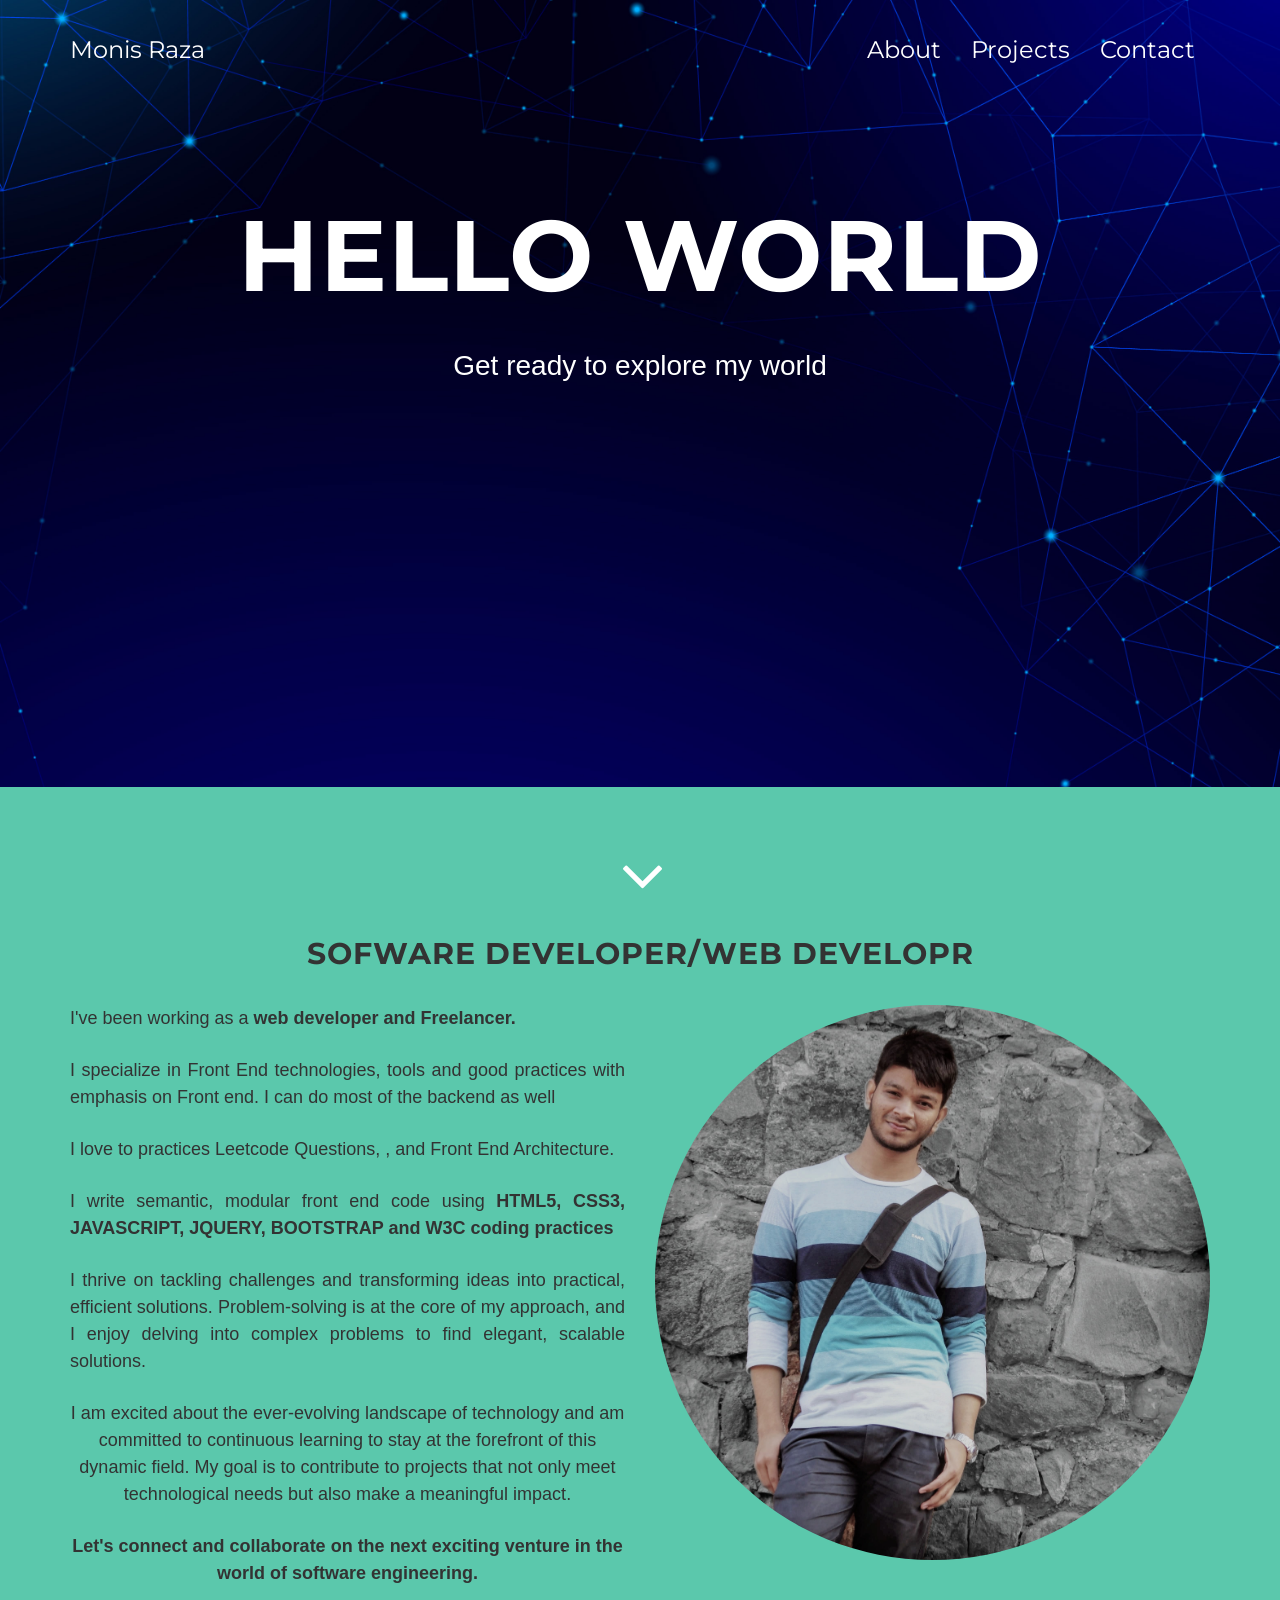
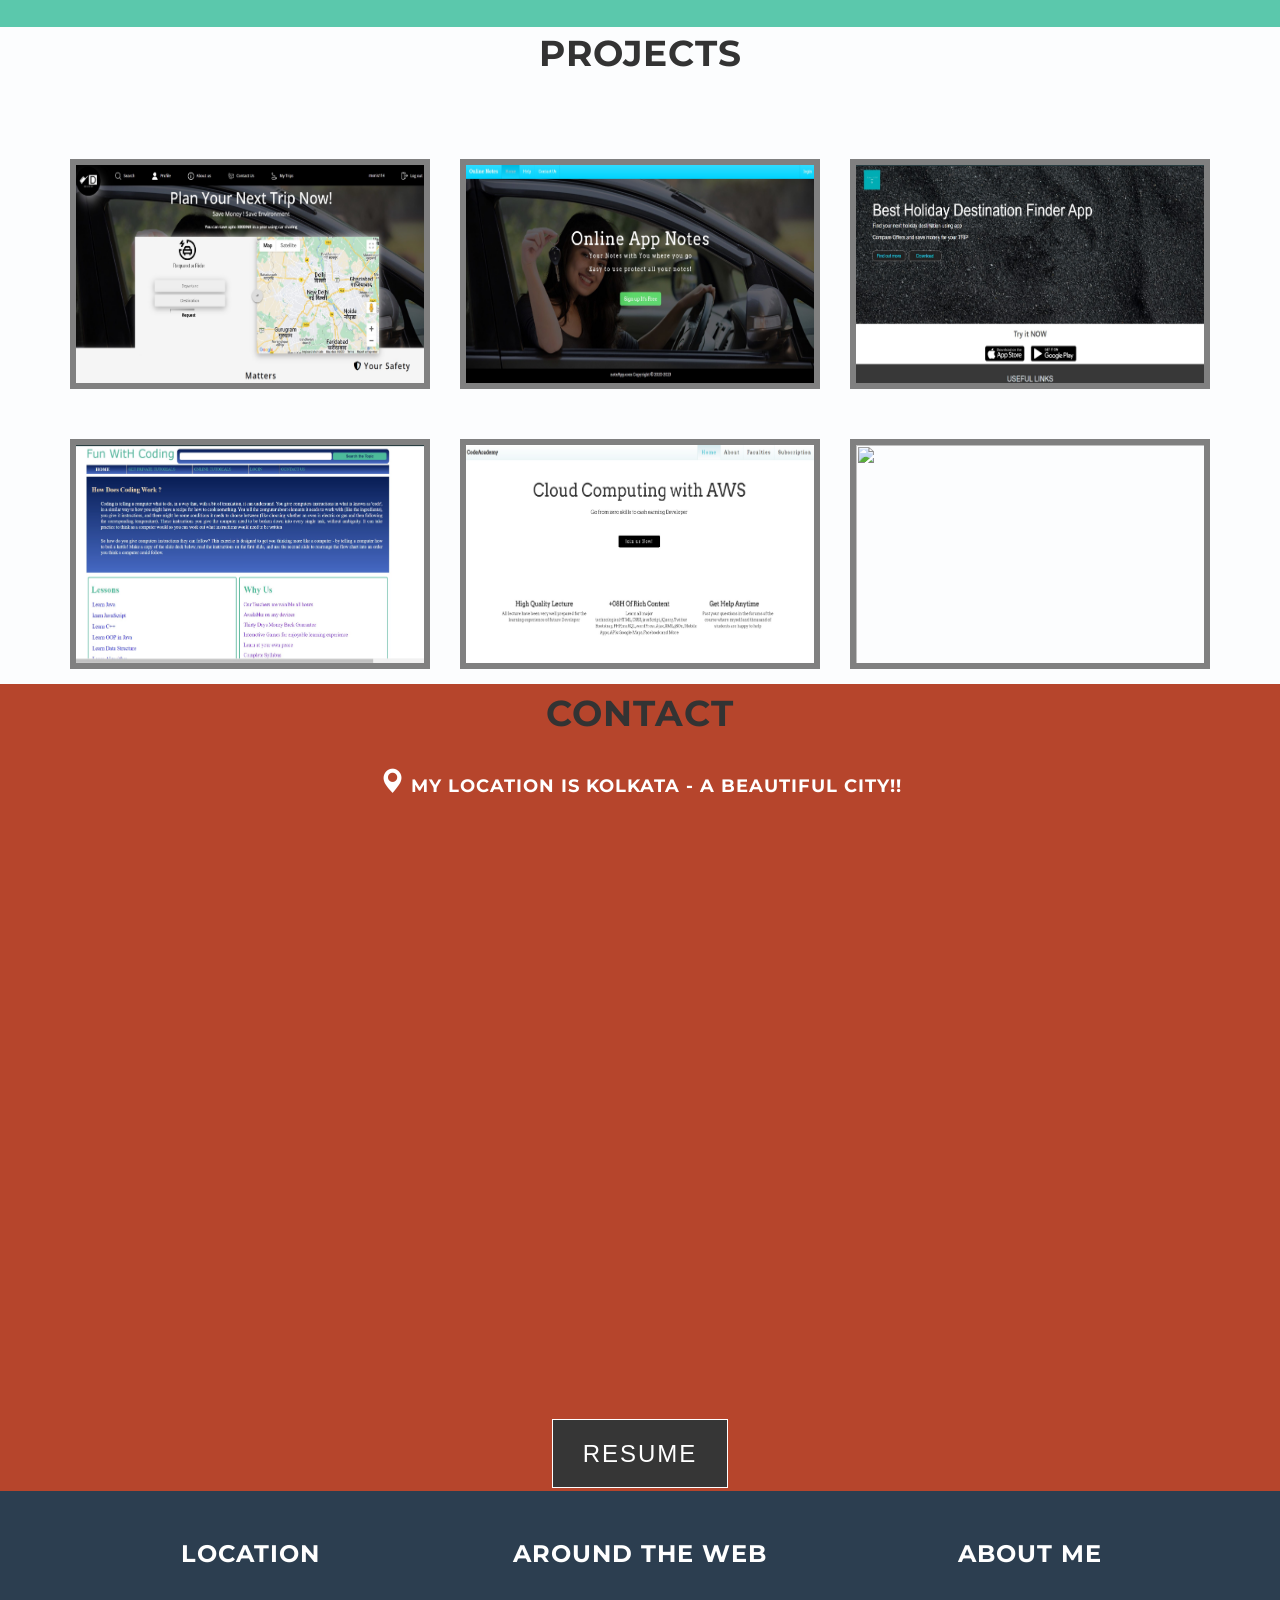
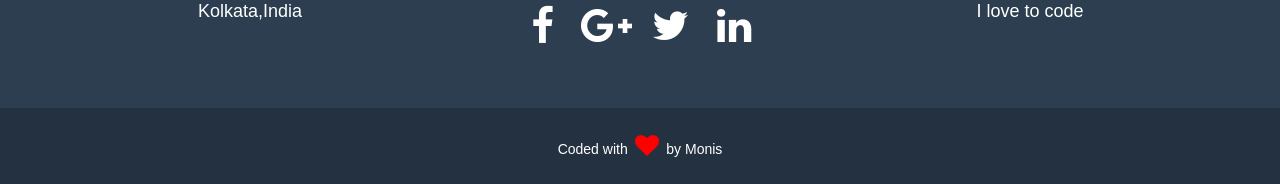
==== index.html @ 13097f81 "updated" ====
<!DOCTYPE html>
<html lang="en">

<head>

    <meta charset="utf-8">
    <meta http-equiv="X-UA-Compatible" content="IE=edge">
    <meta name="viewport" content="width=device-width, initial-scale=1">
   <title>Portfolio</title>
    <!-- Bootstrap Core CSS -->
    <link href="css/bootstrap.min.css" rel="stylesheet">
	<link rel="stylesheet" href="https://cdnjs.cloudflare.com/ajax/libs/font-awesome/4.4.0/css/font-awesome.min.css">
<link href="//netdna.bootstrapcdn.com/font-awesome/4.1.0/css/font-awesome.min.css" rel="stylesheet">
    <!-- Custom CSS -->
    <link href="css/scrolling-nav.css" rel="stylesheet">
	<link href="fonts/font-awesome.min.css" rel="stylesheet" type="text/css">
	<link href='https://fonts.googleapis.com/css?family=Montserrat:400,700' rel='stylesheet' type='text/css'>

    <!-- Bootstrap Core CSS -->
    <link href="css/bootstrap.min.css" rel="stylesheet">
	<link rel="stylesheet" href="https://cdnjs.cloudflare.com/ajax/libs/font-awesome/4.4.0/css/font-awesome.min.css">
<link href="//netdna.bootstrapcdn.com/font-awesome/4.1.0/css/font-awesome.min.css" rel="stylesheet">
    <!-- Custom CSS -->
    <link href="css/scrolling-nav.css" rel="stylesheet">
    <link rel="stylesheet" href="https://cdn.jsdelivr.net/npm/bootstrap@3.3.7/dist/css/bootstrap.min.css" integrity="sha384-BVYiiSIFeK1dGmJRAkycuHAHRg32OmUcww7on3RYdg4Va+PmSTsz/K68vbdEjh4u" crossorigin="anonymous">
   
	<link href="fonts/font-awesome.min.css" rel="stylesheet" type="text/css">
	<link href='https://fonts.googleapis.com/css?family=Montserrat:400,700' rel='stylesheet' type='text/css'>
    
    <link rel="stylesheet" href="style.css">
</head>

<!-- The #page-top ID is part of the scrolling feature - the data-spy and data-target are part of the built-in Bootstrap scrollspy function -->

<body id="page-top">

    <!-- Navigation -->
    <nav class="navbar navbar-custom navbar-fixed-top" >
        <div class="container">
            <div class="navbar-header page-scroll">
                <button type="button" class="navbar-toggle"     data-toggle="collapse" data-target=".navbar-ex1-collapse">

				<span class="glyphicon glyphicon-menu-hamburger"></span>
                </button>
                <a class="navbar-brand" href="#page-top">Monis Raza</a>
            </div>

            <!-- Collect the nav links, forms, and other content for toggling -->
            <div class="collapse navbar-collapse navbar-right navbar-ex1-collapse">
                <ul class="nav navbar-nav">
                    <!-- Hidden li included to remove active class from about link when scrolled up past about section -->
                    <li class="hidden">
                        <a href="#page-top"></a>
                    </li>
                    <li class="page-scroll">
                        <a href="#about">About</a>
                    </li>
                    <li class="page-scroll">
                        <a href="#services">Projects</a>
                    </li>
                    <li class="page-scroll">
                        <a href="#contact">Contact</a>
                    </li>
                </ul>
            </div>
            <!-- /.navbar-collapse -->
        </div>
        <!-- /.container -->
    </nav>

    <!-- Intro Section --> 
    <section id="intro" class="intro-section">
        <div class="container">
            <div class="row">
				<h1 class="brand-heading text-center">Hello World</h1>
				<p class="intro-text text-center"> Get ready to explore my world</p>
                 
				 
				 <div class="arrow bounce">
				  <a class= "smoothScroll" href = "#about"><i class="fa fa-angle-down fa-5x" aria-hidden="true"></i></a> 
				 </div>

				<!-- <div class="below">
				</div> -->
					
				 
				 
                </div>
            </div>
        
    </section>

    <!-- About Section -->
    <section id="about" class="about-section">
        <div class="container">
            <div class="row">
				<div class="col-lg-12 text-center">
                    <h2>Sofware Developer/Web Developr </h2>
					</div>
				</div>
				
				
				
				
				<div class="row">
                <div class="col-sm-6">
				<p align = "justify">
				I've been working as a <strong> web developer and  Freelancer.</strong> 
				<p align = "justify">I specialize in Front End technologies, tools and good practices with emphasis on Front end. I can do most of the backend as well</p>

					<p align = "justify">I love to  practices  Leetcode Questions, , and Front End Architecture. </p>

					<p align = "justify">I write semantic, modular front end code using <STRONG>HTML5, CSS3, JAVASCRIPT, JQUERY, BOOTSTRAP and W3C coding practices</STRONG></p>
				
					
					<p align = "justify">I thrive on tackling challenges and transforming ideas into practical, efficient solutions. Problem-solving is at the core of my approach, and I enjoy delving into complex problems to find elegant, scalable solutions.
				</p>
                <p>
                    I am excited about the ever-evolving landscape of technology and am committed to continuous learning to stay at the forefront of this dynamic field. My goal is to contribute to projects that not only meet technological needs but also make a meaningful impact.



                </p>
                <p><strong>Let's connect and collaborate on the next exciting venture in the world of software engineering.
                </strong></p>
                    
                </div>
               
                
                <div class="col-sm-6">
                        <img class="img-responsive img-circle"src="Image/COLOR_POP~2.jpg" alt="picture">
                    
                </div>
               
            </div>
				
				
          </div>
    </section>

    <!-- Services Section -->
    <section id="services" class="services-section">
        <div class="container">
            <div class="row">
                <div class="col-lg-12 text-center">
                    <h1>PROJECTS</h1>
                </div>
            </div>
			
			
			
			<div class="row">
                <div class="col-sm-4 portfolio-item">
                    <a href="#portfolioModal1" class="portfolio-link" data-toggle="modal">
                        <div class="caption">
                            <div class="caption-content">
                                
								                        Carpooling Platform
                            </div>
                        </div>
                        <img src="Image/carpooling.jpg" class="img-responsive" alt="">
                    </a>
                </div>
                <div class="col-sm-4 portfolio-item">
                    <a href="#portfolioModal2" class="portfolio-link" data-toggle="modal">
                        <div class="caption">
                            <div class="caption-content">
							      OlineNote Making Platform
                                <!--<i class="fa fa-search-plus fa-3x"></i>-->
                            </div>
                        </div>
                        <img src="Image/noteapp.jpg" class="img-responsive" alt="">
                    </a>
                </div>
                <div class="col-sm-4 portfolio-item">
                    <a href="#portfolioModal3" class="portfolio-link" data-toggle="modal">
                        <div class="caption">
                            <div class="caption-content">
							            App Landing Page
                                <!--<i class="fa fa-search-plus fa-3x"></i>-->
                            </div>
                        </div>
                        <img src="Image/applandingPage.jpg" class="img-responsive" alt="">
                    </a>
                </div>
                <div class="col-sm-4 portfolio-item">
                    <a href="#portfolioModal4" class="portfolio-link" data-toggle="modal">
                        <div class="caption">
                            <div class="caption-content">
							        Education Platform                   <!--<i class="fa fa-search-plus fa-3x"></i>-->
                            </div>
                        </div>
                        <img src="Image/educationplatform.jpg" class="img-responsive" alt="">
                    </a>
                </div>
				
                <div class="col-sm-4 portfolio-item">
                    <a href="#portfolioModal5" class="portfolio-link">
                        <div class="caption nohigh">
                            <div class="caption-content">
                                  Web Development Corse
                            </div>
                        </div>
                        <img src="Image/course.jpg"  class="img-responsive" alt="">
                    </a>
                </div>
                <div class="col-sm-4 portfolio-item">
                    <a href="#portfolioModal6" class="portfolio-link" >
                        <div class="caption nohigh">
                            <div class="caption-content">
							
                                <!--<i class="fa fa-search-plus fa-3x"></i>-->
                            </div>
                        </div>
                        <img src="https://res.cloudinary.com/ddqhcwp8j/image/upload/v1465835146/coming_soon_by_salam_sol_pzuoti.jpg" class="img-responsive" alt="">
                    </a>
                </div>
            </div>
		</div>
    </section>

    <!-- Contact Section -->
    <section id="contact" class="contact-section">
        <div class="container">
            <div class="row">
                <div class="col-lg-12">
                    <h1>Contact</h1>
					<h4><span class="glyphicon glyphicon-map-marker"></span> My Location is Kolkata - a beautiful city!!</h4>
							<!-- <iframe src="https://www.google.com/maps/embed?pb=!1m18!1m12!1m3!1d380513.7260790933!2d-88.01303704660626!3d41.833390807182916!2m3!1f0!2f0!3f0!3m2!1i1024!2i768!4f13.1!3m3!1m2!1s0x880e2c3cd0f4cbed%3A0xafe0a6ad09c0c000!2sChicago%2C+IL!5e0!3m2!1sen!2sus!4v1493756223623" width="600" height="450" frameborder="0" style="border:0" allowfullscreen></iframe> -->
                            <iframe src="https://www.google.com/maps/embed?pb=!1m18!1m12!1m3!1d235850.27043672535!2d88.18254374969533!3d22.535660576412496!2m3!1f0!2f0!3f0!3m2!1i1024!2i768!4f13.1!3m3!1m2!1s0x39f882db4908f667%3A0x43e330e68f6c2cbc!2sKolkata%2C%20West%20Bengal!5e0!3m2!1sen!2sin!4v1699706399198!5m2!1sen!2sin" width="600" height="450" style="border:0;" allowfullscreen="" loading="lazy" referrerpolicy="no-referrer-when-downgrade"></iframe>
						
						<a href="https://drive.google.com/file/d/14itgnKE0q0ut5AtYBM5nFpjxC6R1Qg8v/view?usp=sharing" target="_blank" class="button"><span>Resume</span></a>	
							
					
                </div>
            </div>
        </div>
    </section>
	
	
	
    
	
	<!-- Modals -->
	
    
    
	
	
	<!-- Footer -->
    <footer class="text-center">
        <div class="footer-above">
            <div class="container">
                <div class="row">
                    <div class="footer-col col-md-4">
                        <h3>Location</h3>
                        <p>Kolkata,India</p>
                    </div>
                    <div class="footer-col col-md-4">
                        <h3>Around the Web</h3>
                        <ul class="list-inline">
                            <li>
                                <a href="https://www.facebook.com/ritu.verma.775" class="btn-social btn-outline"><i class="fa fa-fw fa-facebook"></i></a>
                            </li>
                            <li>
                                <a href="https://plus.google.com/u/0/108044657669330680476/posts" class="btn-social btn-outline"><i class="fa fa-fw fa-google-plus"></i></a>
                            </li>
                            <li>
                                <a href="https://twitter.com/RituSkVerma?lang=en" class="btn-social btn-outline"><i class="fa fa-fw fa-twitter"></i></a>
                            </li>
                            <li>
                                <a href="https://www.linkedin.com/in/ritu-verma-b0ab4587?trk=hp-identity-name" class="btn-social btn-outline"><i class="fa fa-fw fa-linkedin"></i></a>
                            </li>
                        </ul>
                    </div>
                    <div class="footer-col col-md-4">
                        <h3>About Me</h3>
                        <p>I love to code</p>
                    </div>
                </div>
            </div>
        </div>
        <div class="footer-below">
            <div class="container">
                <div class="row">
                    <div class="col-lg-12">
                        Coded with  <i class="fa fa-fw fa-heart fa-spin" style = "color:red;font-size:24px;"></i>  by Monis
                    </div>
                </div>
            </div>
        </div>
    </footer>

    <!-- jQuery -->
    <script src="js/jquery.js"></script>

    <!-- Bootstrap Core JavaScript -->
    <script src="js/bootstrap.min.js"></script>

    <!-- Scrolling Nav JavaScript -->
    <script src="js/jquery.easing.min.js"></script>
    <script src="js/scrolling-nav.js"></script>

	
	
	<!-- Plugin JavaScript -->
    
<script src="https://ajax.googleapis.com/ajax/libs/jquery/3.6.4/jquery.min.js"></script>
<script src="https://ajax.googleapis.com/ajax/libs/listjs/2.3.1/list.min.js"></script>
    <script src="https://ajax.googleapis.com/ajax/libs/jquery/3.6.3/jquery.min.js"></script>
<script src="js/bootstrap.min.js"></script>

<script src="https://ajax.googleapis.com/ajax/libs/jquery/3.6.4/jquery.min.js"></script>
<script src="https://ajax.googleapis.com/ajax/libs/listjs/2.3.1/list.min.js"></script>
    <script src="https://cdnjs.cloudflare.com/ajax/libs/jquery-easing/1.3/jquery.easing.min.js"></script>
   
<script src="https://ajax.googleapis.com/ajax/libs/jquery/1.12.2/jquery.min.js"></script>



<script>
    // jQuery for page scrolling feature - requires jQuery Easing plugin
 function collapseNavbar() {
    if ($(".navbar").offset().top > 50) {
        $(".navbar-fixed-top").addClass("top-nav-collapse");
    } else {
        $(".navbar-fixed-top").removeClass("top-nav-collapse");
    }
}
$(window).scroll(collapseNavbar);
$(document).ready(collapseNavbar); 

 
 
 
 
 
 
 $(function() {
    $('body').on('click', '.page-scroll a', function(event) {
        var $anchor = $(this);
        $('html, body').stop().animate({
            scrollTop: $($anchor.attr('href')).offset().top
        }, 1500, 'easeInOutExpo');
        event.preventDefault();
    });
});




// Closes the Responsive Menu on Menu Item Click
$('.navbar-collapse ul li a').click(function() {
    $('.navbar-toggle:visible').click();
});


// Bouncing arrow bottom of full screen
// Different arrow choices from Font Awesome
// Fades away as you scroll down
 $(window).scroll(function(){
    $(".arrow").css("opacity", 1 - $(window).scrollTop() / 250); 
  //250 is fade pixels
  });

  
 
// Highlight the top nav as scrolling occurs
$('body').scrollspy({
    target: '.navbar-fixed-top'
})



  $(function() {
  // This will select everything with the class smoothScroll
  // This should prevent problems with carousel, scrollspy, etc...
  $('.smoothScroll').click(function() {
    if (location.pathname.replace(/^\//, '') == this.pathname.replace(/^\//, '') && location.hostname == this.hostname) {
      var target = $(this.hash);
      target = target.length ? target : $('[name=' + this.hash.slice(1) + ']');
      if (target.length) {
        $('html,body').animate({
          scrollTop: target.offset().top
        }, 1500); // The number here represents the speed of the scroll in milliseconds
        return false;
      }
    }
  });
});  





</script>

    


</body>


</html>
---- style.css ----
@import url("//netdna.bootstrapcdn.com/bootstrap/3.0.0/css/bootstrap-glyphicons.css");
 @import url('//netdna.bootstrapcdn.com/font-awesome/3.2.1/css/font-awesome.min.css');
@import url(https://fonts.googleapis.com/css?family=Montserrat:400,700);


@-moz-keyframes bounce {
  0%, 20%, 50%, 80%, 100% {
    -moz-transform: translateY(0);
    transform: translateY(0);
  }
  40% {
    -moz-transform: translateY(-30px);
    transform: translateY(-30px);
  }
  60% {
    -moz-transform: translateY(-15px);
    transform: translateY(-15px);
  }
}
@-webkit-keyframes bounce {
  0%, 20%, 50%, 80%, 100% {
    -webkit-transform: translateY(0);
    transform: translateY(0);
  }
  40% {
    -webkit-transform: translateY(-30px);
    transform: translateY(-30px);
  }
  60% {
    -webkit-transform: translateY(-15px);
    transform: translateY(-15px);
  }
}
@keyframes bounce {
  0%, 20%, 50%, 80%, 100% {
    -moz-transform: translateY(0);
    -ms-transform: translateY(0);
    -webkit-transform: translateY(0);
    transform: translateY(0);
  }
  40% {
    -moz-transform: translateY(-30px);
    -ms-transform: translateY(-30px);
    -webkit-transform: translateY(-30px);
    transform: translateY(-30px);
  }
  60% {
    -moz-transform: translateY(-15px);
    -ms-transform: translateY(-15px);
    -webkit-transform: translateY(-15px);
    transform: translateY(-15px);
  }
}

 .arrow {
  position: absolute;
  bottom: 0;
  left: 50%;
  margin-left: -20px;
  width: 40px;
  height: 60px; /*change with size of arrow to make sit on bottom */
/*   background-image: url(); */
/*   background-size: contain; */
} 
.bounce {
  -moz-animation: bounce 2s infinite;
  -webkit-animation: bounce 2s infinite;
  animation: bounce 2s infinite;
}
i {
  display: block;
  color: #fff;
}
footer {
    color: #fff;
}

footer h3 {
    margin-bottom: 30px;
}

footer .footer-above {
    padding-top: 50px;
    background-color: #2c3e50;
}

footer .footer-col {
    margin-bottom: 50px;
}

footer .footer-below {
    padding: 25px 0;
    background-color: #233140;
}

.btn-social {
	 display: inline-block;
	width:50px;
	height:50px;
	font-size: 40px;
}

.btn-default:hover, .btn-default:active, .btn-default:visited {
	background-color: gray !important;
}

.portfolio-modal .modal-content i{
	color:#939393;
}

 /* .section {
  width: 100%;
  height: 100%;
  
  /*padding-top:50px;
} */

 
iframe {
	width:100%;
	height:500px;
	border:6px solid gray;
}

.navbar-custom {
    margin-bottom: 0;
    
    /*text-transform: uppercase;*/
    font-family: 'Montserrat',"Helvetica Neue",Helvetica,Arial,sans-serif;
	
   
}
/**recently added*************/
.navbar-custom .navbar-brand .navbar-toggle {
    padding: 4px 6px;
    font-size: 16px;
    color: #fff;
}
.navbar-custom .navbar-brand .navbar-toggle:focus,
.navbar-custom .navbar-brand .navbar-toggle:active {
    outline: 0;
}

.navbar-custom .nav li a {
    -webkit-transition: background .3s ease-in-out;
    -moz-transition: background .3s ease-in-out;
    transition: background .3s ease-in-out;
}
.navbar-custom .nav li a:focus,
.navbar-custom .nav li a:active {
    outline: 0;
    background-color: transparent;
}

.navbar-custom .nav li.active {
    outline: 0;
}

.navbar-custom .nav li.active a {
    background-color: rgba(255,255,255,.3);
}

.navbar-custom .nav li.active a:hover {
    color: #fff;
}

/*************boundary ends here*************/
.navbar-custom a {
    color: #fff;
	font-size: 24px;
}

.navbar-custom .nav li a:hover {
    outline: 0;
    color: rgba(255,255,255,.8);
    background-color: transparent;
}




.navbar-custom .navbar-brand .navbar-toggle:focus,
.navbar-custom .navbar-brand .navbar-toggle:active {
    outline: 0;
}

/* .navbar-custom .navbar-toggle .icon-bar {
	background-color:white;
}
 */
 
 h1,
h2,
h3,
h4,
h5,
h6 {
    margin: 0 0 35px;
    text-transform: uppercase;
    font-family: 'Montserrat',"Helvetica Neue",Helvetica,Arial,sans-serif;
    font-weight: 700;
    letter-spacing: 1px;
	
}

p {
    margin: 0 0 25px;
    font-size: 18px;
    line-height: 1.5;
}
 
 .glyphicon {
	 font-size:25px;
	 color: white;
 }
 .intro-section .brand-heading {
	 font-size:100px;
	 color: white;
	 margin-top:50px;
	
 }
 
 /*I added this ***************
 #intro .container {
    padding-top: 100px;
    padding-bottom: 50px;
}
 /***********************************************/
 .intro-section .intro-text{
	 font-size:28px;
	 color:#fff;
 }
/* a {
	color:#fff;
} */




/****Resume button code ******************/
.button
{
  text-transform: uppercase;
  letter-spacing: 2px;
  text-align: center;
  color: #0C5;

  font-size: 24px;
  font-family: "Nunito", sans-serif;
  font-weight: 300;
  padding: 20px;
  width: 220px;
  height:30px;

  background: #363636	;
  border: 1px solid #fff;
  color: #FFF;
  
  
}

.button:hover, .button:active 
{
  text-decoration: none;
  color: #0C5;
  border-color: #0C5;
  background: #FFF;
}

.button span 
{
  display: inline-block;
  position: relative; 
  margin-top:100px;
  padding-right: 10px;
  padding-left:10px;
  
  transition: padding-right 0.5s;
}

.button span:after 
{
  content: ' ';  
  position: absolute;
  top: 0;
  right: -18px;
  opacity: 0;
  width: 10px;
  height: 10px;
  margin-top: -10px;

  background: rgba(0, 0, 0, 0);
  border: 3px solid #FFF;
  border-top: none;
  border-right: none;

  transition: opacity 0.5s, top 0.5s, right 0.5s;
  transform: rotate(-45deg);
}

.button:hover span, .button:active span 
{
  padding-right: 30px;
}

.button:hover span:after, .button:active span:after 
{
  transition: opacity 0.5s, top 0.5s, right 0.5s;
  opacity: 1;
  border-color: #0C5;
  right: 0;
  top: 50%;
}


#services .portfolio-item {
    display: block;
    position: relative;
    /*margin: 0 auto;
    /*max-width: 800px;*/
	margin-top:50px;
	
}


#services .portfolio-item img{
	border:6px solid gray;
	width:370px;
	height:230px;
}
#services .portfolio-item .portfolio-link .caption {
    position: absolute;
    width: 93%;
    height: 100%;
    opacity: 0;
    background: rgba(24,188,156,.9);
    -webkit-transition: all ease .5s;
    -moz-transition: all ease .5s;
    transition: all ease .5s;
}
#services .portfolio-item .portfolio-link .caption:hover {
    opacity: 1;
}
 #services .portfolio-item .portfolio-link .nohigh {
     Cursor:not-allowed; 
	 background:transparent;
} 

/* #services .portfolio-item .portfolio-link .caption .caption-content i {
    margin-top: -12px;
} */
#services .portfolio-item .portfolio-link .caption .caption-content {
    position: absolute;
    top: 50%;
    width: 100%;
    height: 20px;
    margin-top: -12px;
    text-align: center;
    font-size: 20px;
    color: #fff;
}

#services .portfolio-item .portfolio-link .caption .caption-content h3,
#services .portfolio-item .portfolio-link .caption .caption-content h4 {
    margin: 0;
}

#portfolio * {
    z-index: 2;
}
#contact h4{
	color: #fff;
}


.portfolio-modal .modal-content {
    padding: 100px 0;
    min-height: 100%;
    border: 0;
    border-radius: 0;
    text-align: center;
    background-clip: border-box;
    -webkit-box-shadow: none;
    box-shadow: none;
}

.portfolio-modal .modal-content h2 {
    margin: 0;
    font-size: 3em;
}

.portfolio-modal .modal-content img {
    margin-bottom: 30px;
	width:100%;
	height:100%;
}

.portfolio-modal .modal-content .item-details {
    margin: 30px 0;
}

.portfolio-modal .close-modal {
    position: absolute;
    top: 25px;
    right: 25px;
    width: 75px;
    height: 75px;
    background-color: transparent;
    cursor: pointer;
}

.portfolio-modal .close-modal:hover {
    opacity: .3;
}

.portfolio-modal .close-modal .lr {
    z-index: 1051;
    width: 1px;
    height: 75px;
    margin-left: 35px;
    background-color: #2c3e50;
    -webkit-transform: rotate(45deg);
    -ms-transform: rotate(45deg);
    transform: rotate(45deg);
}

/* .portfolio-modal .close-modal .lr .rl {
    z-index: 1052;
    width: 1px;
    height: 75px;
    background-color: #2c3e50;
    -webkit-transform: rotate(90deg);
    -ms-transform: rotate(90deg);
    transform: rotate(90deg);
} */

.portfolio-modal .modal-backdrop {
    display: none;
    opacity: 0;
}


@media(min-width:767px) {
    .navbar-custom {
        padding: 25px 0;
        -webkit-transition: background .5s ease-in-out,padding .5s ease-in-out;
        -moz-transition: background .5s ease-in-out,padding .5s ease-in-out;
        transition: background .5s ease-in-out,padding .5s ease-in-out;
		background:0 0;
    }

#intro {

	/* background: url(../Images/cup-of-coffee-1280537_1920.jpg) no-repeat bottom center scroll; */
	background: url("Image/portfolio.jpg") no-repeat ;
	background-size:cover;
-webkit-background-size: cover;
-moz-background-size: cover;
background-size: cover;
	
}
	
   .navbar-custom.top-nav-collapse {
        padding: 0;
        border-bottom: 1px solid rgba(255,255,255,.3);
        background: #000;
    }
	
	.navbar-fixed-top.navbar-shrink {
        padding: 10px 0;
    }

    .navbar-fixed-top.navbar-shrink .navbar-brand {
        font-size: 1.5em;
    }
	/****Jaduaye line hai ye ********/
	section 
	{ padding: 375px 0;
	
	}
}



footer {
    color: #fff;
}

footer h3 {
    margin-bottom: 30px;
}

footer .footer-above {
    padding-top: 50px;
    background-color: #2c3e50;
}

footer .footer-col {
    margin-bottom: 50px;
}

footer .footer-below {
    padding: 25px 0;
    background-color: #233140;
}

.btn-social {
	 display: inline-block;
	width:50px;
	height:50px;
	font-size: 40px;
}


/* Demo Sections - You can use these as guides or delete them - the scroller will work with any sort of height, fixed, undefined, or percentage based.
The padding is very important to make sure the scrollspy picks up the right area when scrolled to. Adjust the margin and padding of sections and children 
of those sections to manage the look and feel of the site. */

.intro-section {
    height: 100%;
    padding-top: 150px;
    text-align: center;
    background: #fff;
}

.about-section {
    height: 100%;
    padding-top: 150px;
    text-align: center;
    background: #5BC8AC;
    padding-bottom: 15px;
}

.services-section {
    height: 100%;
    padding-top: 15px;
    padding-top: 7px;
    text-align: center;
    background: #FCFDFE;
    padding-bottom: 15px;
}

.contact-section {
    height: 100%;
    padding-top: 10px;
    text-align: center;
    background: #B6452C;
    padding-bottom: 20px;
}






/***Potrait mode ******/

@media (max-width: 768px) {
	
#intro {

	/* background: url(../Images/cup-of-coffee-1280537_1920.jpg) no-repeat bottom center scroll; */
	 background: url(https://res.cloudinary.com/ddqhcwp8j/image/upload/v1465835110/cup-of-coffee-1280537_1920medium_nngskf.jpg) no-repeat ;
	
	width:auto;
	height:800px;
 -webkit-background-size: cover;
-moz-background-size: cover;
background-size: cover;  
	
}
            
	.intro-section .brand-heading {
	  font-size:45px;
	 margin-top:200px;
	
}


.portfolio-modal .close-modal .lr {
    z-index: 1051;
    width: 1px;
    height: 15px;
    margin-left: 35px;
    background-color: #2c3e50;
    -webkit-transform: rotate(45deg);
    -ms-transform: rotate(45deg);
    transform: rotate(45deg);
}

.portfolio-modal .close-modal .lr .rl {
    z-index: 1052;
    width: 1px;
    height: 15px;
    background-color: #2c3e50;
    -webkit-transform: rotate(90deg);
    -ms-transform: rotate(90deg);
    transform: rotate(90deg);
}



iframe {
	width:100%;
	height:100%;
}

.button span{
	margin-bottom:30px;
}
 
 #services {
	 padding-bottom:25px;
 }
#contact {
	padding-bottom:145px;
}

 .navbar-custom.top-nav-collapse {
        padding: 0;
        border-bottom: 1px solid rgba(255,255,255,.3);
        background: #000;
    }
	
	


	

}


/**landscape mode ******************/

@media screen and (min-width:320px) and (max-width:767px) and (orientation:landscape) {
  #intro { 
           background: url(https://res.cloudinary.com/ddqhcwp8j/image/upload/v1465835109/cup-of-coffee-xs_pfy8mu.jpg) no repeat; 
				width:auto;
				/* height:500px; */
				
}  
#services .portfolio-item .portfolio-link .caption {
    position: absolute;
    width: 96%;
    height: 100%;
    opacity: 0;
    background: rgba(24,188,156,.9);
    -webkit-transition: all ease .5s;
    -moz-transition: all ease .5s;
    transition: all ease .5s;
}

#services .portfolio-item img{
	border:6px solid gray;
	width:100%; height:100%;
}

#services {
	margin-bottom:20px;
}

#services .portfolio-item .portfolio-link .nohigh {
	 Cursor:not-allowed; 
	 background:transparent;
	 
}

.portfolio-modal .close-modal .lr {
    z-index: 1051;
    width: 5px;
    height: 35px;
    margin-left: 35px;
    background-color: #2c3e50;
    -webkit-transform: rotate(45deg);
    -ms-transform: rotate(45deg);
    transform: rotate(45deg);
}

.portfolio-modal .close-modal .lr .rl {
    z-index: 1052;
    width: 5px;
    height: 35px;
    background-color: #2c3e50;
    -webkit-transform: rotate(90deg);
    -ms-transform: rotate(90deg);
    transform: rotate(90deg);
}


.intro-section .brand-heading {
	 font-size:50px;
	 color: white;
	 margin-top:150px;
	
 }

iframe {
	width:100%;
	height:100%;
}

}


/****************************************************************/

/*iPhone 6 Plus Portrait & Landscape Size*/

  /**Portrait iphone 6 plus ************/

  
  /* @media only screen 
    and (max-device-width: 640px), 
    only screen and (max-device-width: 667px), 
    only screen and (max-width: 480px)
{
	#intro {

	
	background: url(../Images/cup-of-coffee-1280537_1920medium.jpg) no-repeat ;
 -webkit-background-size: cover;
-moz-background-size: cover;
	background-size: cover; }
} 
*/

/* @media only screen and (min-width : 414px) and (max-width : 736px) and (orientation:landscape) {
#intro {

	
	background: url(../Images/test2.PNG) no-repeat ;
	
  }
}  */


  
 /*iPhone 6+ Portrait*/
/* @media only screen (max-width: 736px) and (orientation : landscape) { 
#intro {

	 background: url(../Images/test2.PNG) no repeat; 
				height:500px;
	
  }
  
.intro-section .brand-heading {
	 font-size:50px;
	 color: white;
	 margin-top:-100px;
	
 }
} */

@media screen and (min-width : 414px) 
and (max-height : 736px) and (orientation : landscape)
{
#intro {

	 background: url(../Images/test2.PNG) no repeat; 
				height:500px;
	
  }
  
.intro-section .brand-heading {
	 font-size:50px;
	 color: white;
	
	
 }
}
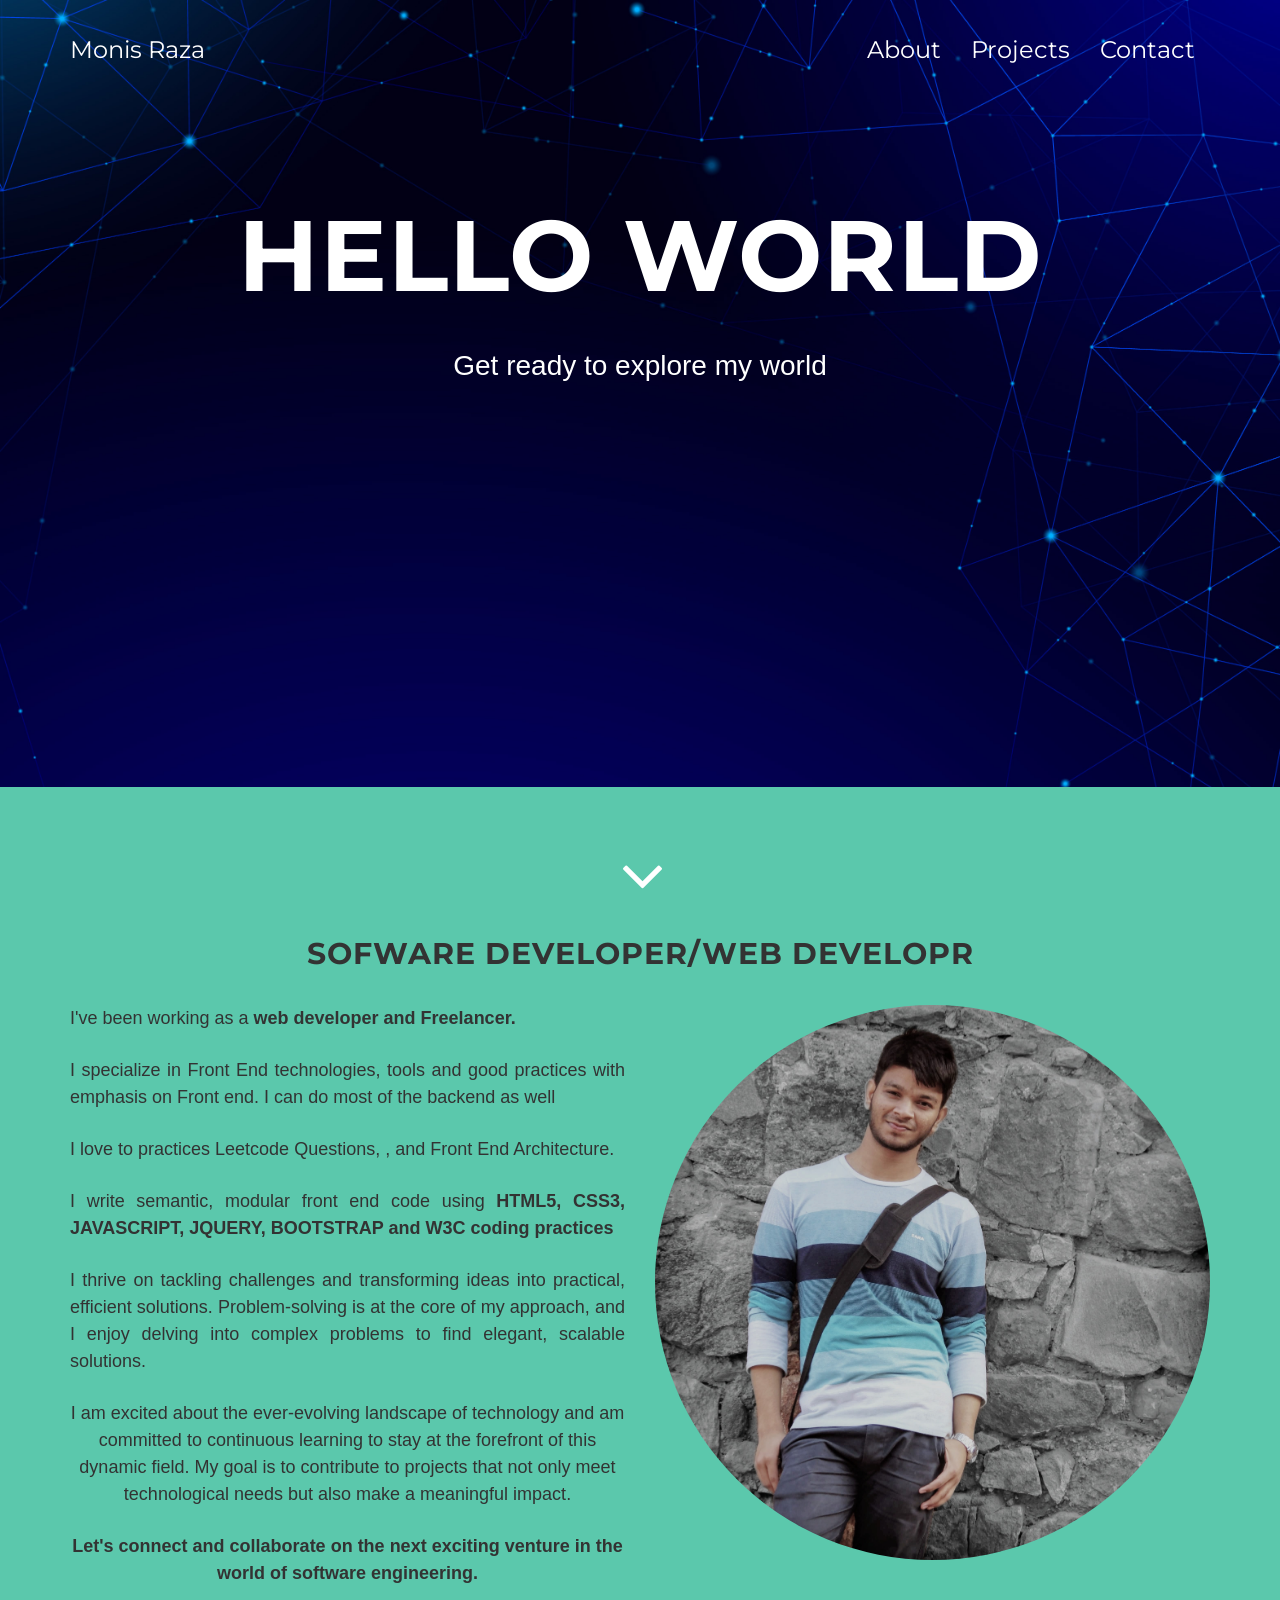
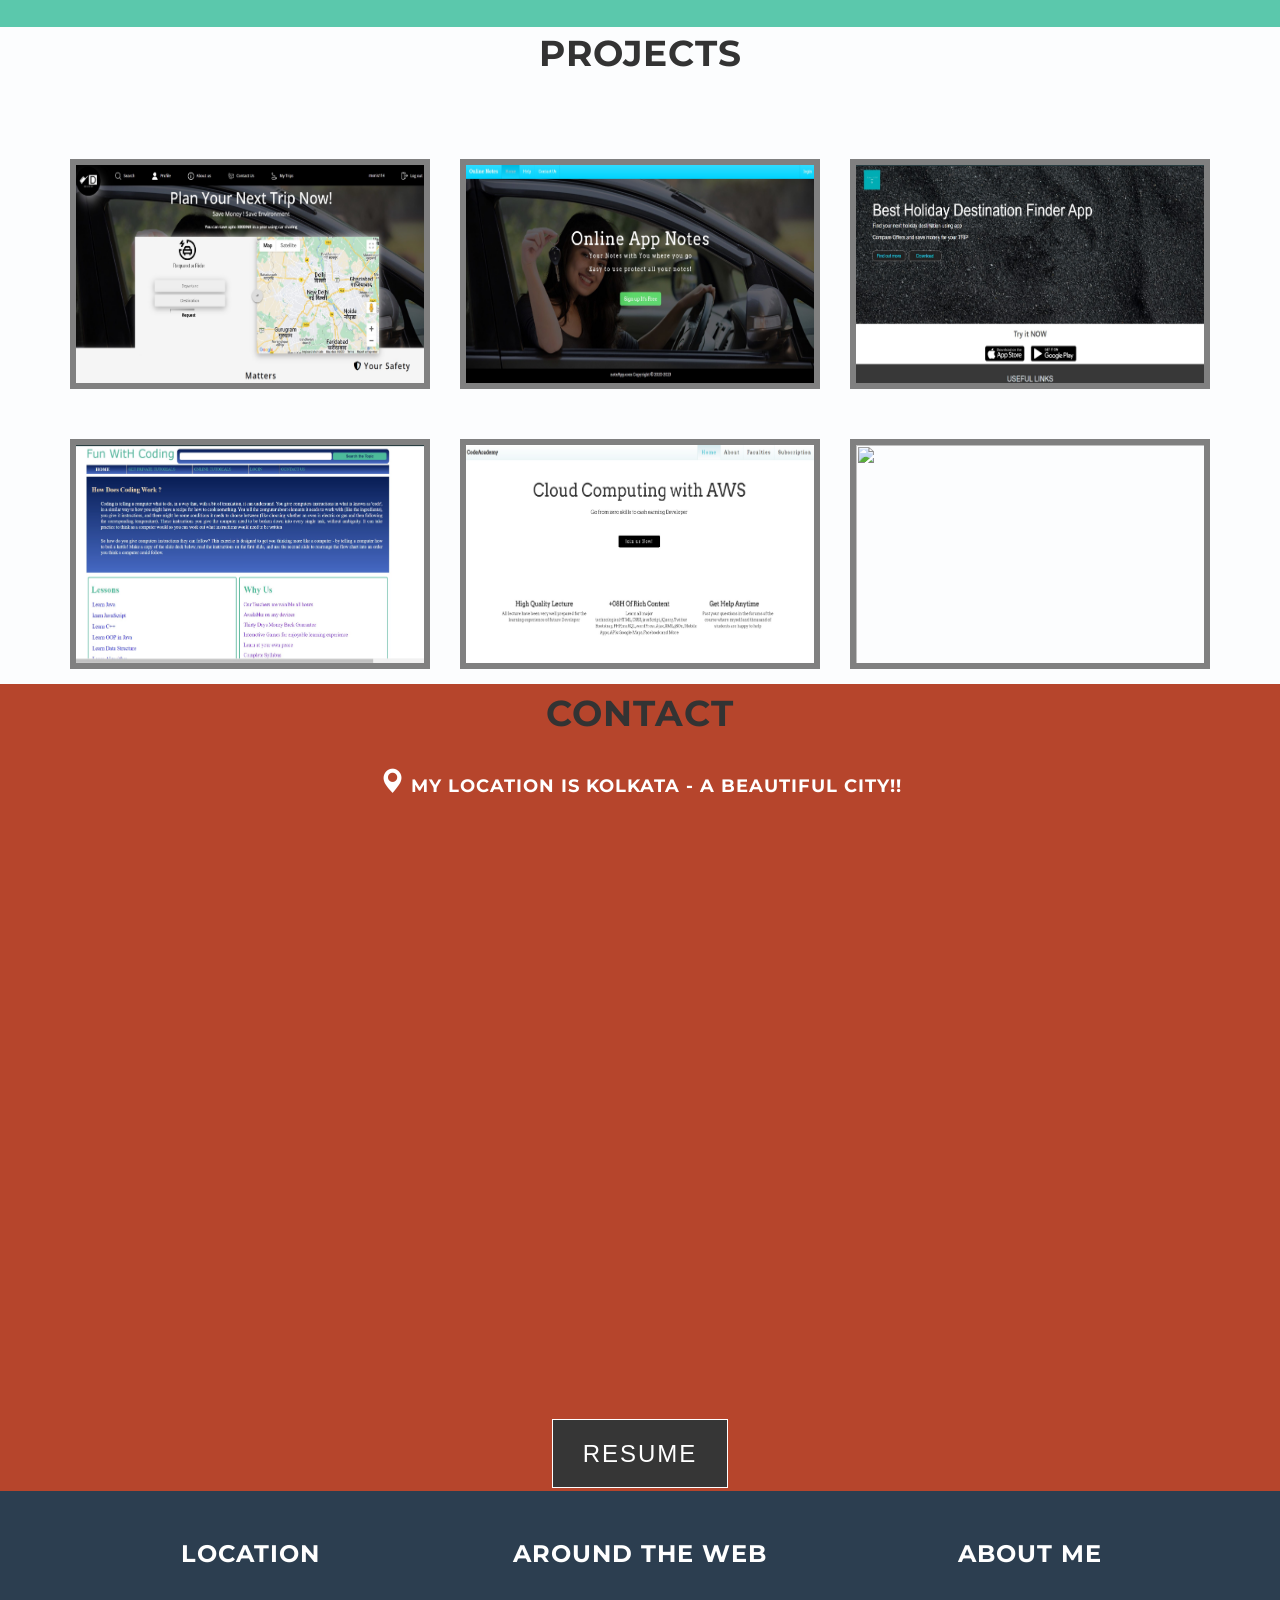
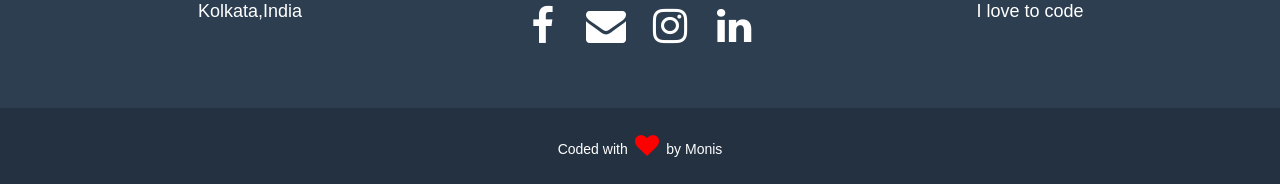
==== commit 96a31f6e: "Update index.html" ====
--- a/index.html
+++ b/index.html
@@ -28,6 +28,780 @@
 	<link href='https://fonts.googleapis.com/css?family=Montserrat:400,700' rel='stylesheet' type='text/css'>
     
     <link rel="stylesheet" href="style.css">
+    <style>
+        @import url("//netdna.bootstrapcdn.com/bootstrap/3.0.0/css/bootstrap-glyphicons.css");
+ @import url('//netdna.bootstrapcdn.com/font-awesome/3.2.1/css/font-awesome.min.css');
+@import url(https://fonts.googleapis.com/css?family=Montserrat:400,700);
+
+
+@-moz-keyframes bounce {
+  0%, 20%, 50%, 80%, 100% {
+    -moz-transform: translateY(0);
+    transform: translateY(0);
+  }
+  40% {
+    -moz-transform: translateY(-30px);
+    transform: translateY(-30px);
+  }
+  60% {
+    -moz-transform: translateY(-15px);
+    transform: translateY(-15px);
+  }
+}
+@-webkit-keyframes bounce {
+  0%, 20%, 50%, 80%, 100% {
+    -webkit-transform: translateY(0);
+    transform: translateY(0);
+  }
+  40% {
+    -webkit-transform: translateY(-30px);
+    transform: translateY(-30px);
+  }
+  60% {
+    -webkit-transform: translateY(-15px);
+    transform: translateY(-15px);
+  }
+}
+@keyframes bounce {
+  0%, 20%, 50%, 80%, 100% {
+    -moz-transform: translateY(0);
+    -ms-transform: translateY(0);
+    -webkit-transform: translateY(0);
+    transform: translateY(0);
+  }
+  40% {
+    -moz-transform: translateY(-30px);
+    -ms-transform: translateY(-30px);
+    -webkit-transform: translateY(-30px);
+    transform: translateY(-30px);
+  }
+  60% {
+    -moz-transform: translateY(-15px);
+    -ms-transform: translateY(-15px);
+    -webkit-transform: translateY(-15px);
+    transform: translateY(-15px);
+  }
+}
+
+ .arrow {
+  position: absolute;
+  bottom: 0;
+  left: 50%;
+  margin-left: -20px;
+  width: 40px;
+  height: 60px; /*change with size of arrow to make sit on bottom */
+/*   background-image: url(); */
+/*   background-size: contain; */
+} 
+.bounce {
+  -moz-animation: bounce 2s infinite;
+  -webkit-animation: bounce 2s infinite;
+  animation: bounce 2s infinite;
+}
+i {
+  display: block;
+  color: #fff;
+}
+footer {
+    color: #fff;
+}
+
+footer h3 {
+    margin-bottom: 30px;
+}
+
+footer .footer-above {
+    padding-top: 50px;
+    background-color: #2c3e50;
+}
+
+footer .footer-col {
+    margin-bottom: 50px;
+}
+
+footer .footer-below {
+    padding: 25px 0;
+    background-color: #233140;
+}
+
+.btn-social {
+	 display: inline-block;
+	width:50px;
+	height:50px;
+	font-size: 40px;
+}
+
+.btn-default:hover, .btn-default:active, .btn-default:visited {
+	background-color: gray !important;
+}
+
+.portfolio-modal .modal-content i{
+	color:#939393;
+}
+
+ /* .section {
+  width: 100%;
+  height: 100%;
+  
+  /*padding-top:50px;
+} */
+
+ 
+iframe {
+	width:100%;
+	height:500px;
+	border:6px solid gray;
+}
+
+.navbar-custom {
+    margin-bottom: 0;
+    
+    /*text-transform: uppercase;*/
+    font-family: 'Montserrat',"Helvetica Neue",Helvetica,Arial,sans-serif;
+	
+   
+}
+/**recently added*************/
+.navbar-custom .navbar-brand .navbar-toggle {
+    padding: 4px 6px;
+    font-size: 16px;
+    color: #fff;
+}
+.navbar-custom .navbar-brand .navbar-toggle:focus,
+.navbar-custom .navbar-brand .navbar-toggle:active {
+    outline: 0;
+}
+
+.navbar-custom .nav li a {
+    -webkit-transition: background .3s ease-in-out;
+    -moz-transition: background .3s ease-in-out;
+    transition: background .3s ease-in-out;
+}
+.navbar-custom .nav li a:focus,
+.navbar-custom .nav li a:active {
+    outline: 0;
+    background-color: transparent;
+}
+
+.navbar-custom .nav li.active {
+    outline: 0;
+}
+
+.navbar-custom .nav li.active a {
+    background-color: rgba(255,255,255,.3);
+}
+
+.navbar-custom .nav li.active a:hover {
+    color: #fff;
+}
+
+/*************boundary ends here*************/
+.navbar-custom a {
+    color: #fff;
+	font-size: 24px;
+}
+
+.navbar-custom .nav li a:hover {
+    outline: 0;
+    color: rgba(255,255,255,.8);
+    background-color: transparent;
+}
+
+
+
+
+.navbar-custom .navbar-brand .navbar-toggle:focus,
+.navbar-custom .navbar-brand .navbar-toggle:active {
+    outline: 0;
+}
+
+/* .navbar-custom .navbar-toggle .icon-bar {
+	background-color:white;
+}
+ */
+ 
+ h1,
+h2,
+h3,
+h4,
+h5,
+h6 {
+    margin: 0 0 35px;
+    text-transform: uppercase;
+    font-family: 'Montserrat',"Helvetica Neue",Helvetica,Arial,sans-serif;
+    font-weight: 700;
+    letter-spacing: 1px;
+	
+}
+
+p {
+    margin: 0 0 25px;
+    font-size: 18px;
+    line-height: 1.5;
+}
+ 
+ .glyphicon {
+	 font-size:25px;
+	 color: white;
+ }
+ .intro-section .brand-heading {
+	 font-size:100px;
+	 color: white;
+	 margin-top:50px;
+	
+ }
+ 
+ /*I added this ***************
+ #intro .container {
+    padding-top: 100px;
+    padding-bottom: 50px;
+}
+ /***********************************************/
+ .intro-section .intro-text{
+	 font-size:28px;
+	 color:#fff;
+ }
+/* a {
+	color:#fff;
+} */
+
+
+
+
+/****Resume button code ******************/
+.button
+{
+  text-transform: uppercase;
+  letter-spacing: 2px;
+  text-align: center;
+  color: #0C5;
+
+  font-size: 24px;
+  font-family: "Nunito", sans-serif;
+  font-weight: 300;
+  padding: 20px;
+  width: 220px;
+  height:30px;
+
+  background: #363636	;
+  border: 1px solid #fff;
+  color: #FFF;
+  
+  
+}
+
+.button:hover, .button:active 
+{
+  text-decoration: none;
+  color: #0C5;
+  border-color: #0C5;
+  background: #FFF;
+}
+
+.button span 
+{
+  display: inline-block;
+  position: relative; 
+  margin-top:100px;
+  padding-right: 10px;
+  padding-left:10px;
+  
+  transition: padding-right 0.5s;
+}
+
+.button span:after 
+{
+  content: ' ';  
+  position: absolute;
+  top: 0;
+  right: -18px;
+  opacity: 0;
+  width: 10px;
+  height: 10px;
+  margin-top: -10px;
+
+  background: rgba(0, 0, 0, 0);
+  border: 3px solid #FFF;
+  border-top: none;
+  border-right: none;
+
+  transition: opacity 0.5s, top 0.5s, right 0.5s;
+  transform: rotate(-45deg);
+}
+
+.button:hover span, .button:active span 
+{
+  padding-right: 30px;
+}
+
+.button:hover span:after, .button:active span:after 
+{
+  transition: opacity 0.5s, top 0.5s, right 0.5s;
+  opacity: 1;
+  border-color: #0C5;
+  right: 0;
+  top: 50%;
+}
+
+
+#services .portfolio-item {
+    display: block;
+    position: relative;
+    /*margin: 0 auto;
+    /*max-width: 800px;*/
+	margin-top:50px;
+	
+}
+
+
+#services .portfolio-item img{
+	border:6px solid gray;
+	width:370px;
+	height:230px;
+}
+#services .portfolio-item .portfolio-link .caption {
+    position: absolute;
+    width: 93%;
+    height: 100%;
+    opacity: 0;
+    background: rgba(24,188,156,.9);
+    -webkit-transition: all ease .5s;
+    -moz-transition: all ease .5s;
+    transition: all ease .5s;
+}
+#services .portfolio-item .portfolio-link .caption:hover {
+    opacity: 1;
+}
+ #services .portfolio-item .portfolio-link .nohigh {
+     Cursor:not-allowed; 
+	 background:transparent;
+} 
+
+/* #services .portfolio-item .portfolio-link .caption .caption-content i {
+    margin-top: -12px;
+} */
+#services .portfolio-item .portfolio-link .caption .caption-content {
+    position: absolute;
+    top: 50%;
+    width: 100%;
+    height: 20px;
+    margin-top: -12px;
+    text-align: center;
+    font-size: 20px;
+    color: #fff;
+}
+
+#services .portfolio-item .portfolio-link .caption .caption-content h3,
+#services .portfolio-item .portfolio-link .caption .caption-content h4 {
+    margin: 0;
+}
+
+#portfolio * {
+    z-index: 2;
+}
+#contact h4{
+	color: #fff;
+}
+
+
+.portfolio-modal .modal-content {
+    padding: 100px 0;
+    min-height: 100%;
+    border: 0;
+    border-radius: 0;
+    text-align: center;
+    background-clip: border-box;
+    -webkit-box-shadow: none;
+    box-shadow: none;
+}
+
+.portfolio-modal .modal-content h2 {
+    margin: 0;
+    font-size: 3em;
+}
+
+.portfolio-modal .modal-content img {
+    margin-bottom: 30px;
+	width:100%;
+	height:100%;
+}
+
+.portfolio-modal .modal-content .item-details {
+    margin: 30px 0;
+}
+
+.portfolio-modal .close-modal {
+    position: absolute;
+    top: 25px;
+    right: 25px;
+    width: 75px;
+    height: 75px;
+    background-color: transparent;
+    cursor: pointer;
+}
+
+.portfolio-modal .close-modal:hover {
+    opacity: .3;
+}
+
+.portfolio-modal .close-modal .lr {
+    z-index: 1051;
+    width: 1px;
+    height: 75px;
+    margin-left: 35px;
+    background-color: #2c3e50;
+    -webkit-transform: rotate(45deg);
+    -ms-transform: rotate(45deg);
+    transform: rotate(45deg);
+}
+
+/* .portfolio-modal .close-modal .lr .rl {
+    z-index: 1052;
+    width: 1px;
+    height: 75px;
+    background-color: #2c3e50;
+    -webkit-transform: rotate(90deg);
+    -ms-transform: rotate(90deg);
+    transform: rotate(90deg);
+} */
+
+.portfolio-modal .modal-backdrop {
+    display: none;
+    opacity: 0;
+}
+
+
+@media(min-width:767px) {
+    .navbar-custom {
+        padding: 25px 0;
+        -webkit-transition: background .5s ease-in-out,padding .5s ease-in-out;
+        -moz-transition: background .5s ease-in-out,padding .5s ease-in-out;
+        transition: background .5s ease-in-out,padding .5s ease-in-out;
+		background:0 0;
+    }
+
+#intro {
+
+	/* background: url(../Images/cup-of-coffee-1280537_1920.jpg) no-repeat bottom center scroll; */
+	background: url("Image/portfolio.jpg") no-repeat ;
+	background-size:cover;
+-webkit-background-size: cover;
+-moz-background-size: cover;
+background-size: cover;
+	
+}
+	
+   .navbar-custom.top-nav-collapse {
+        padding: 0;
+        border-bottom: 1px solid rgba(255,255,255,.3);
+        background: #000;
+    }
+	
+	.navbar-fixed-top.navbar-shrink {
+        padding: 10px 0;
+    }
+
+    .navbar-fixed-top.navbar-shrink .navbar-brand {
+        font-size: 1.5em;
+    }
+	/****Jaduaye line hai ye ********/
+	section 
+	{ padding: 375px 0;
+	
+	}
+}
+
+
+
+footer {
+    color: #fff;
+}
+
+footer h3 {
+    margin-bottom: 30px;
+}
+
+footer .footer-above {
+    padding-top: 50px;
+    background-color: #2c3e50;
+}
+
+footer .footer-col {
+    margin-bottom: 50px;
+}
+
+footer .footer-below {
+    padding: 25px 0;
+    background-color: #233140;
+}
+
+.btn-social {
+	 display: inline-block;
+	width:50px;
+	height:50px;
+	font-size: 40px;
+}
+
+
+/* Demo Sections - You can use these as guides or delete them - the scroller will work with any sort of height, fixed, undefined, or percentage based.
+The padding is very important to make sure the scrollspy picks up the right area when scrolled to. Adjust the margin and padding of sections and children 
+of those sections to manage the look and feel of the site. */
+
+.intro-section {
+    height: 100%;
+    padding-top: 150px;
+    text-align: center;
+    background: #fff;
+}
+
+.about-section {
+    height: 100%;
+    padding-top: 150px;
+    text-align: center;
+    background: #5BC8AC;
+    padding-bottom: 15px;
+}
+
+.services-section {
+    height: 100%;
+    padding-top: 15px;
+    padding-top: 7px;
+    text-align: center;
+    background: #FCFDFE;
+    padding-bottom: 15px;
+}
+
+.contact-section {
+    height: 100%;
+    padding-top: 10px;
+    text-align: center;
+    background: #B6452C;
+    padding-bottom: 20px;
+}
+
+
+
+
+
+
+/***Potrait mode ******/
+
+@media (max-width: 768px) {
+	
+#intro {
+
+	/* background: url(../Images/cup-of-coffee-1280537_1920.jpg) no-repeat bottom center scroll; */
+	 background: url(https://res.cloudinary.com/ddqhcwp8j/image/upload/v1465835110/cup-of-coffee-1280537_1920medium_nngskf.jpg) no-repeat ;
+	
+	width:auto;
+	height:800px;
+ -webkit-background-size: cover;
+-moz-background-size: cover;
+background-size: cover;  
+	
+}
+            
+	.intro-section .brand-heading {
+	  font-size:45px;
+	 margin-top:200px;
+	
+}
+
+
+.portfolio-modal .close-modal .lr {
+    z-index: 1051;
+    width: 1px;
+    height: 15px;
+    margin-left: 35px;
+    background-color: #2c3e50;
+    -webkit-transform: rotate(45deg);
+    -ms-transform: rotate(45deg);
+    transform: rotate(45deg);
+}
+
+.portfolio-modal .close-modal .lr .rl {
+    z-index: 1052;
+    width: 1px;
+    height: 15px;
+    background-color: #2c3e50;
+    -webkit-transform: rotate(90deg);
+    -ms-transform: rotate(90deg);
+    transform: rotate(90deg);
+}
+
+
+
+iframe {
+	width:100%;
+	height:100%;
+}
+
+.button span{
+	margin-bottom:30px;
+}
+ 
+ #services {
+	 padding-bottom:25px;
+ }
+#contact {
+	padding-bottom:145px;
+}
+
+ .navbar-custom.top-nav-collapse {
+        padding: 0;
+        border-bottom: 1px solid rgba(255,255,255,.3);
+        background: #000;
+    }
+	
+	
+
+
+	
+
+}
+
+
+/**landscape mode ******************/
+
+@media screen and (min-width:320px) and (max-width:767px) and (orientation:landscape) {
+  #intro { 
+           background: url(https://res.cloudinary.com/ddqhcwp8j/image/upload/v1465835109/cup-of-coffee-xs_pfy8mu.jpg) no repeat; 
+				width:auto;
+				/* height:500px; */
+				
+}  
+#services .portfolio-item .portfolio-link .caption {
+    position: absolute;
+    width: 96%;
+    height: 100%;
+    opacity: 0;
+    background: rgba(24,188,156,.9);
+    -webkit-transition: all ease .5s;
+    -moz-transition: all ease .5s;
+    transition: all ease .5s;
+}
+
+#services .portfolio-item img{
+	border:6px solid gray;
+	width:100%; height:100%;
+}
+
+#services {
+	margin-bottom:20px;
+}
+
+#services .portfolio-item .portfolio-link .nohigh {
+	 Cursor:not-allowed; 
+	 background:transparent;
+	 
+}
+
+.portfolio-modal .close-modal .lr {
+    z-index: 1051;
+    width: 5px;
+    height: 35px;
+    margin-left: 35px;
+    background-color: #2c3e50;
+    -webkit-transform: rotate(45deg);
+    -ms-transform: rotate(45deg);
+    transform: rotate(45deg);
+}
+
+.portfolio-modal .close-modal .lr .rl {
+    z-index: 1052;
+    width: 5px;
+    height: 35px;
+    background-color: #2c3e50;
+    -webkit-transform: rotate(90deg);
+    -ms-transform: rotate(90deg);
+    transform: rotate(90deg);
+}
+
+
+.intro-section .brand-heading {
+	 font-size:50px;
+	 color: white;
+	 margin-top:150px;
+	
+ }
+
+iframe {
+	width:100%;
+	height:100%;
+}
+
+}
+
+
+/****************************************************************/
+
+/*iPhone 6 Plus Portrait & Landscape Size*/
+
+  /**Portrait iphone 6 plus ************/
+
+  
+  /* @media only screen 
+    and (max-device-width: 640px), 
+    only screen and (max-device-width: 667px), 
+    only screen and (max-width: 480px)
+{
+	#intro {
+
+	
+	background: url(../Images/cup-of-coffee-1280537_1920medium.jpg) no-repeat ;
+ -webkit-background-size: cover;
+-moz-background-size: cover;
+	background-size: cover; }
+} 
+*/
+
+/* @media only screen and (min-width : 414px) and (max-width : 736px) and (orientation:landscape) {
+#intro {
+
+	
+	background: url(../Images/test2.PNG) no-repeat ;
+	
+  }
+}  */
+
+
+  
+ /*iPhone 6+ Portrait*/
+/* @media only screen (max-width: 736px) and (orientation : landscape) { 
+#intro {
+
+	 background: url(../Images/test2.PNG) no repeat; 
+				height:500px;
+	
+  }
+  
+.intro-section .brand-heading {
+	 font-size:50px;
+	 color: white;
+	 margin-top:-100px;
+	
+ }
+} */
+
+@media screen and (min-width : 414px) 
+and (max-height : 736px) and (orientation : landscape)
+{
+#intro {
+
+	 background: url(../Images/test2.PNG) no repeat; 
+				height:500px;
+	
+  }
+  
+.intro-section .brand-heading {
+	 font-size:50px;
+	 color: white;
+	
+	
+ }
+}
+
+    </style>
 </head>
 
 <!-- The #page-top ID is part of the scrolling feature - the data-spy and data-target are part of the built-in Bootstrap scrollspy function -->
@@ -260,16 +1034,16 @@
                         <h3>Around the Web</h3>
                         <ul class="list-inline">
                             <li>
-                                <a href="https://www.facebook.com/ritu.verma.775" class="btn-social btn-outline"><i class="fa fa-fw fa-facebook"></i></a>
+                                <a href="#" class="btn-social btn-outline"><i class="fa fa-fw fa-facebook"></i></a>
                             </li>
                             <li>
-                                <a href="https://plus.google.com/u/0/108044657669330680476/posts" class="btn-social btn-outline"><i class="fa fa-fw fa-google-plus"></i></a>
+                                <a href="monisraza2009@gmail.com" class="btn-social btn-outline"><i class="fa fa-fw fa-envelope"></i></a>
                             </li>
                             <li>
-                                <a href="https://twitter.com/RituSkVerma?lang=en" class="btn-social btn-outline"><i class="fa fa-fw fa-twitter"></i></a>
+                                <a href="https://www.instagram.com/monis___raza___/?hl=en" class="btn-social btn-outline"><i class="fa fa-fw fa-instagram"></i></a>
                             </li>
                             <li>
-                                <a href="https://www.linkedin.com/in/ritu-verma-b0ab4587?trk=hp-identity-name" class="btn-social btn-outline"><i class="fa fa-fw fa-linkedin"></i></a>
+                                <a href="https://www.linkedin.com/in/monis-raza-0552b715a/" class="btn-social btn-outline"><i class="fa fa-fw fa-linkedin"></i></a>
                             </li>
                         </ul>
                     </div>
@@ -401,4 +1175,4 @@
 </body>
 
 
-</html>+</html>
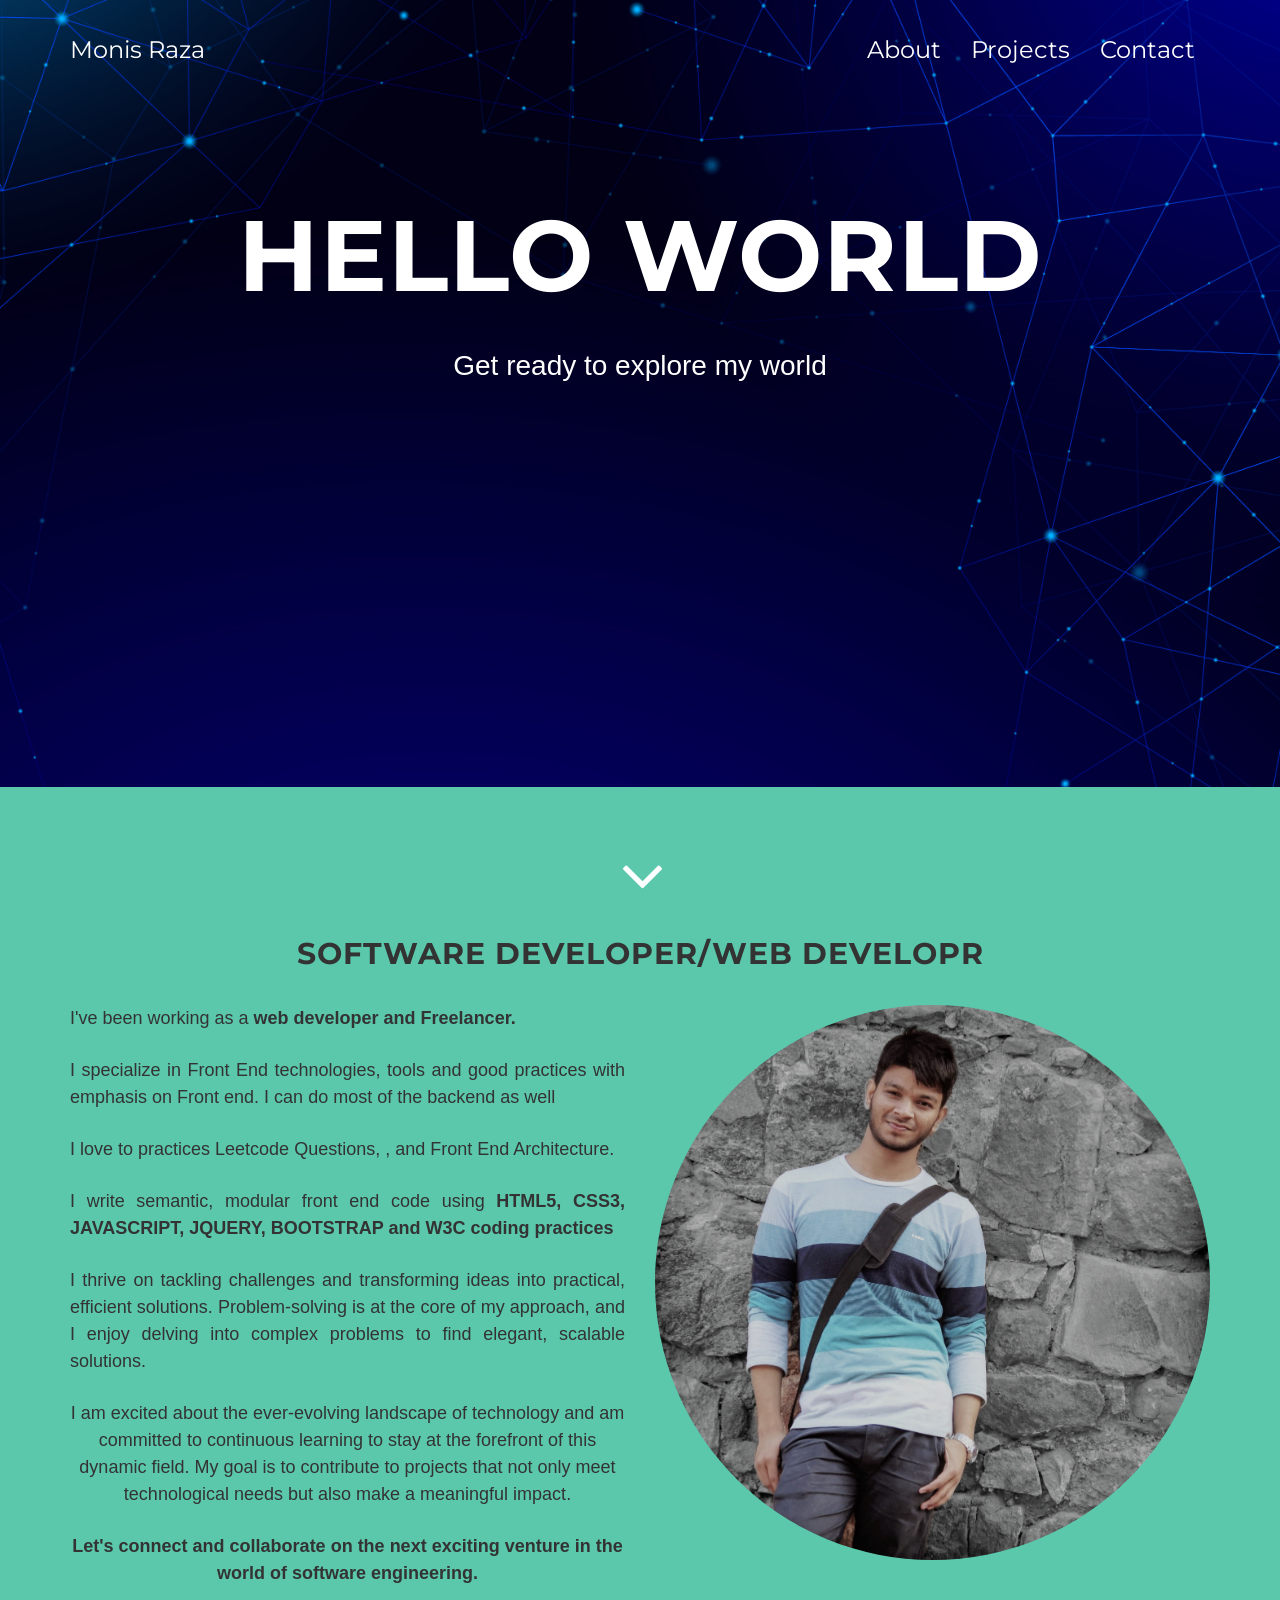
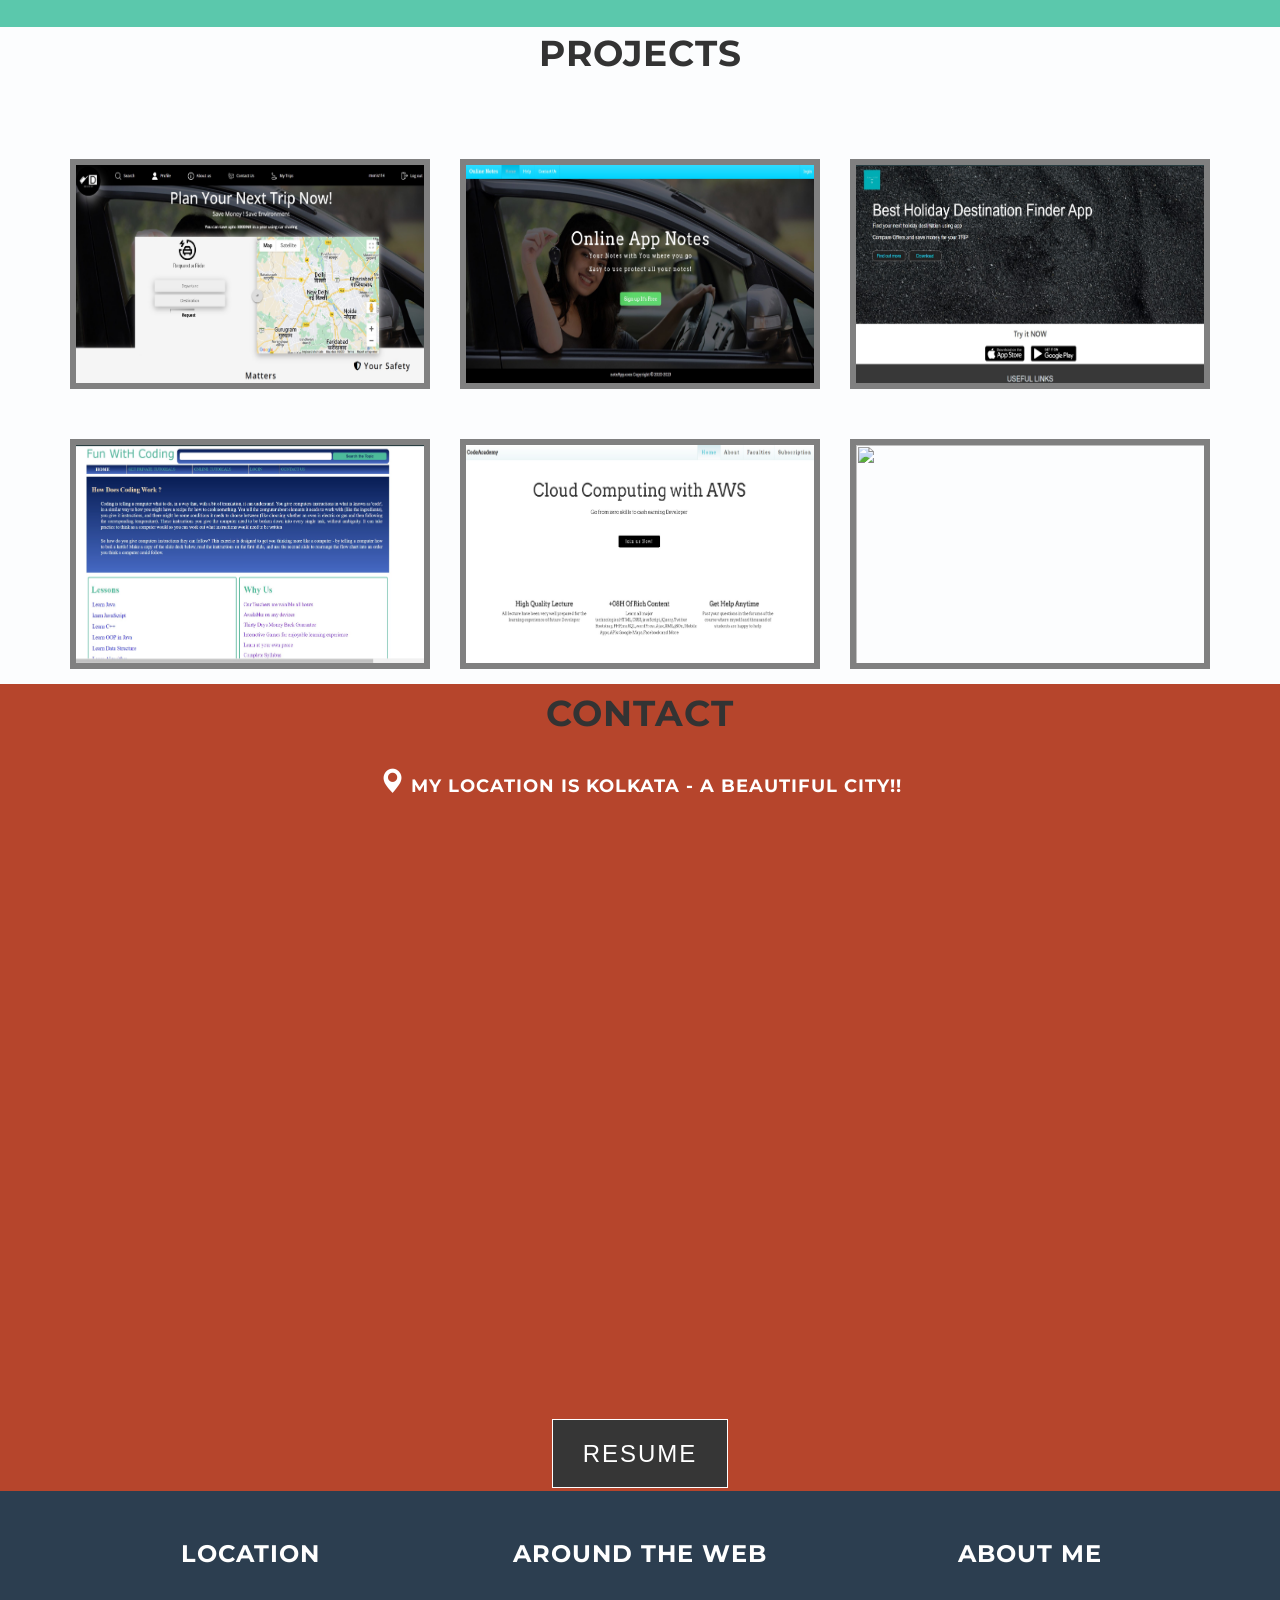
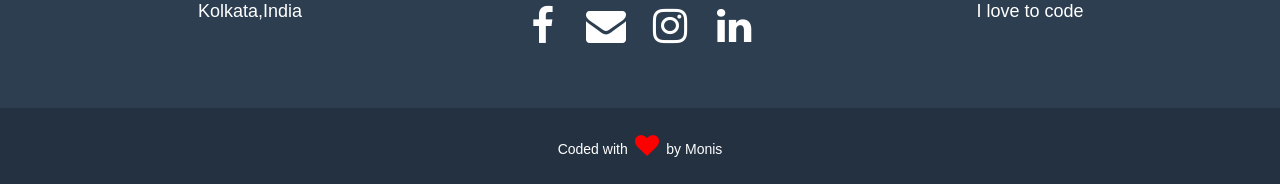
==== commit 6ccb24b1: "Update index.html" ====
--- a/index.html
+++ b/index.html
@@ -869,7 +869,7 @@
         <div class="container">
             <div class="row">
 				<div class="col-lg-12 text-center">
-                    <h2>Sofware Developer/Web Developr </h2>
+                    <h2>Software Developer/Web Developr </h2>
 					</div>
 				</div>
 				
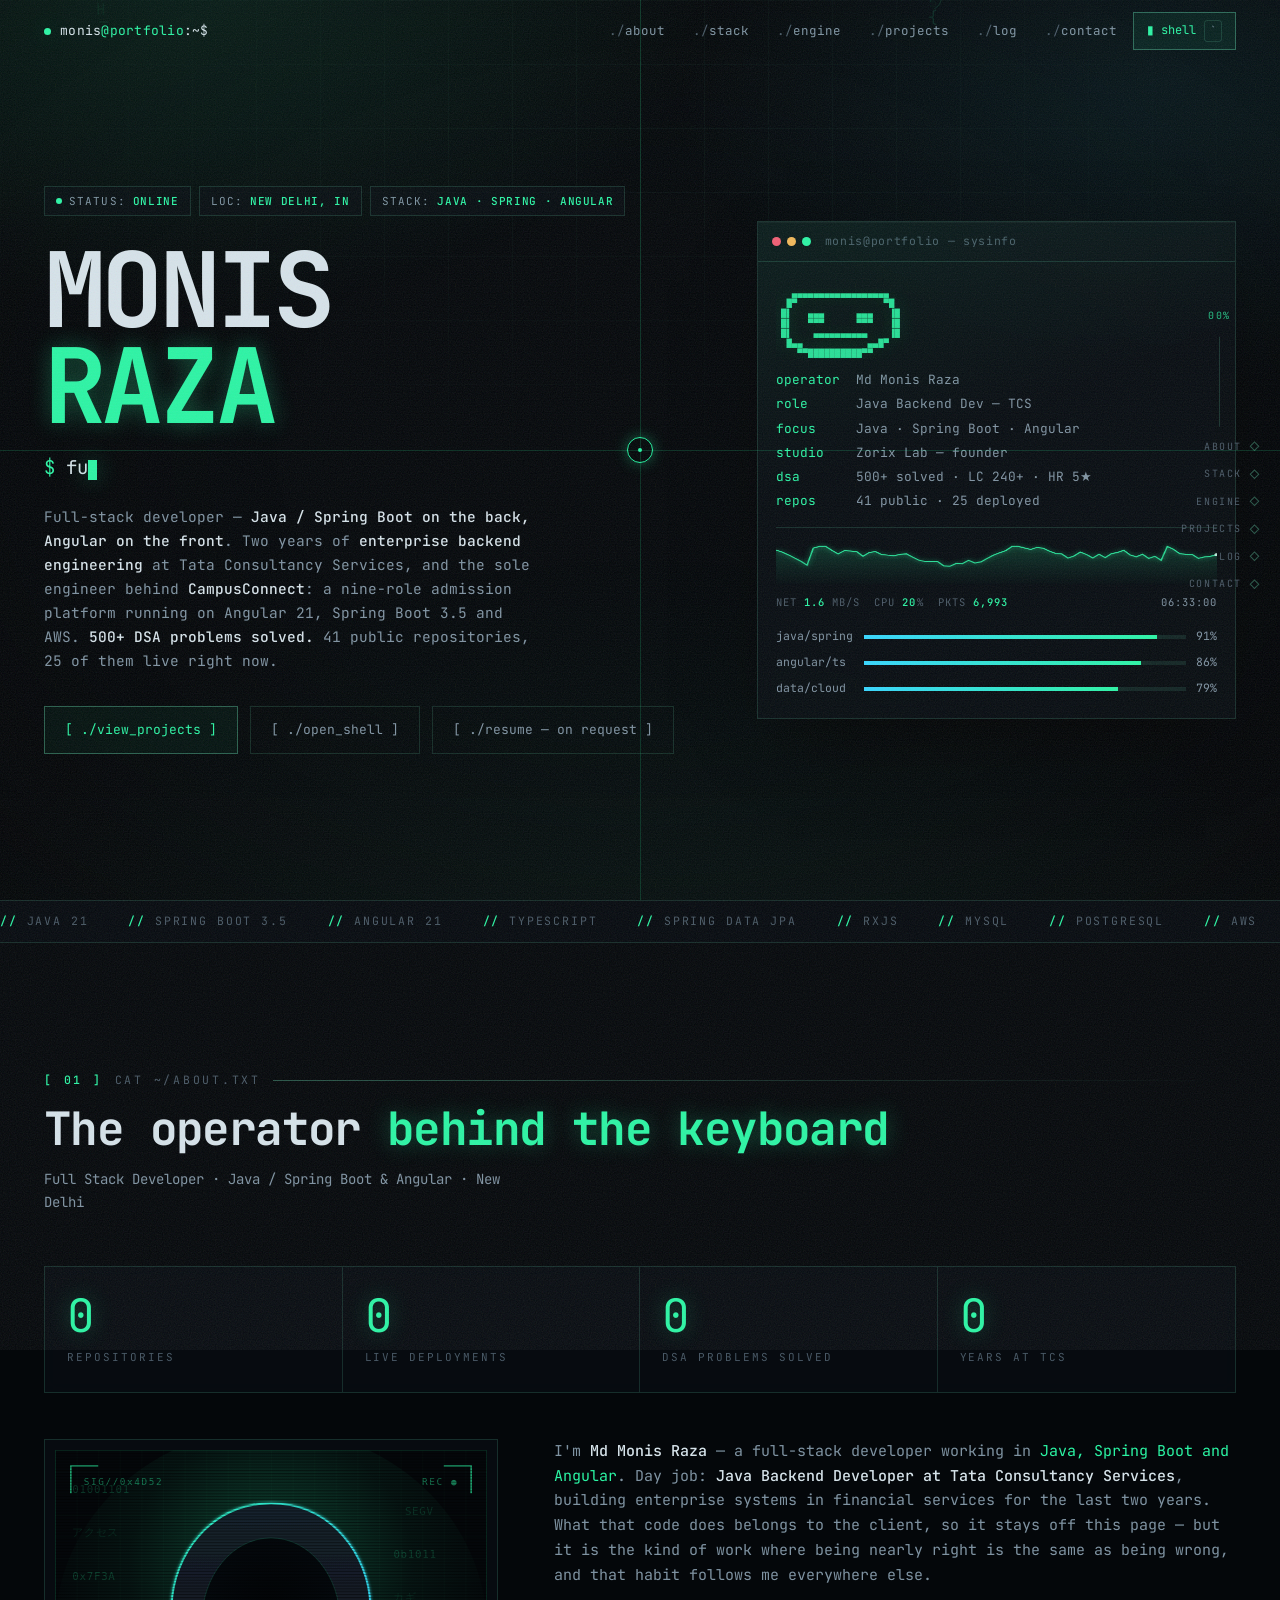
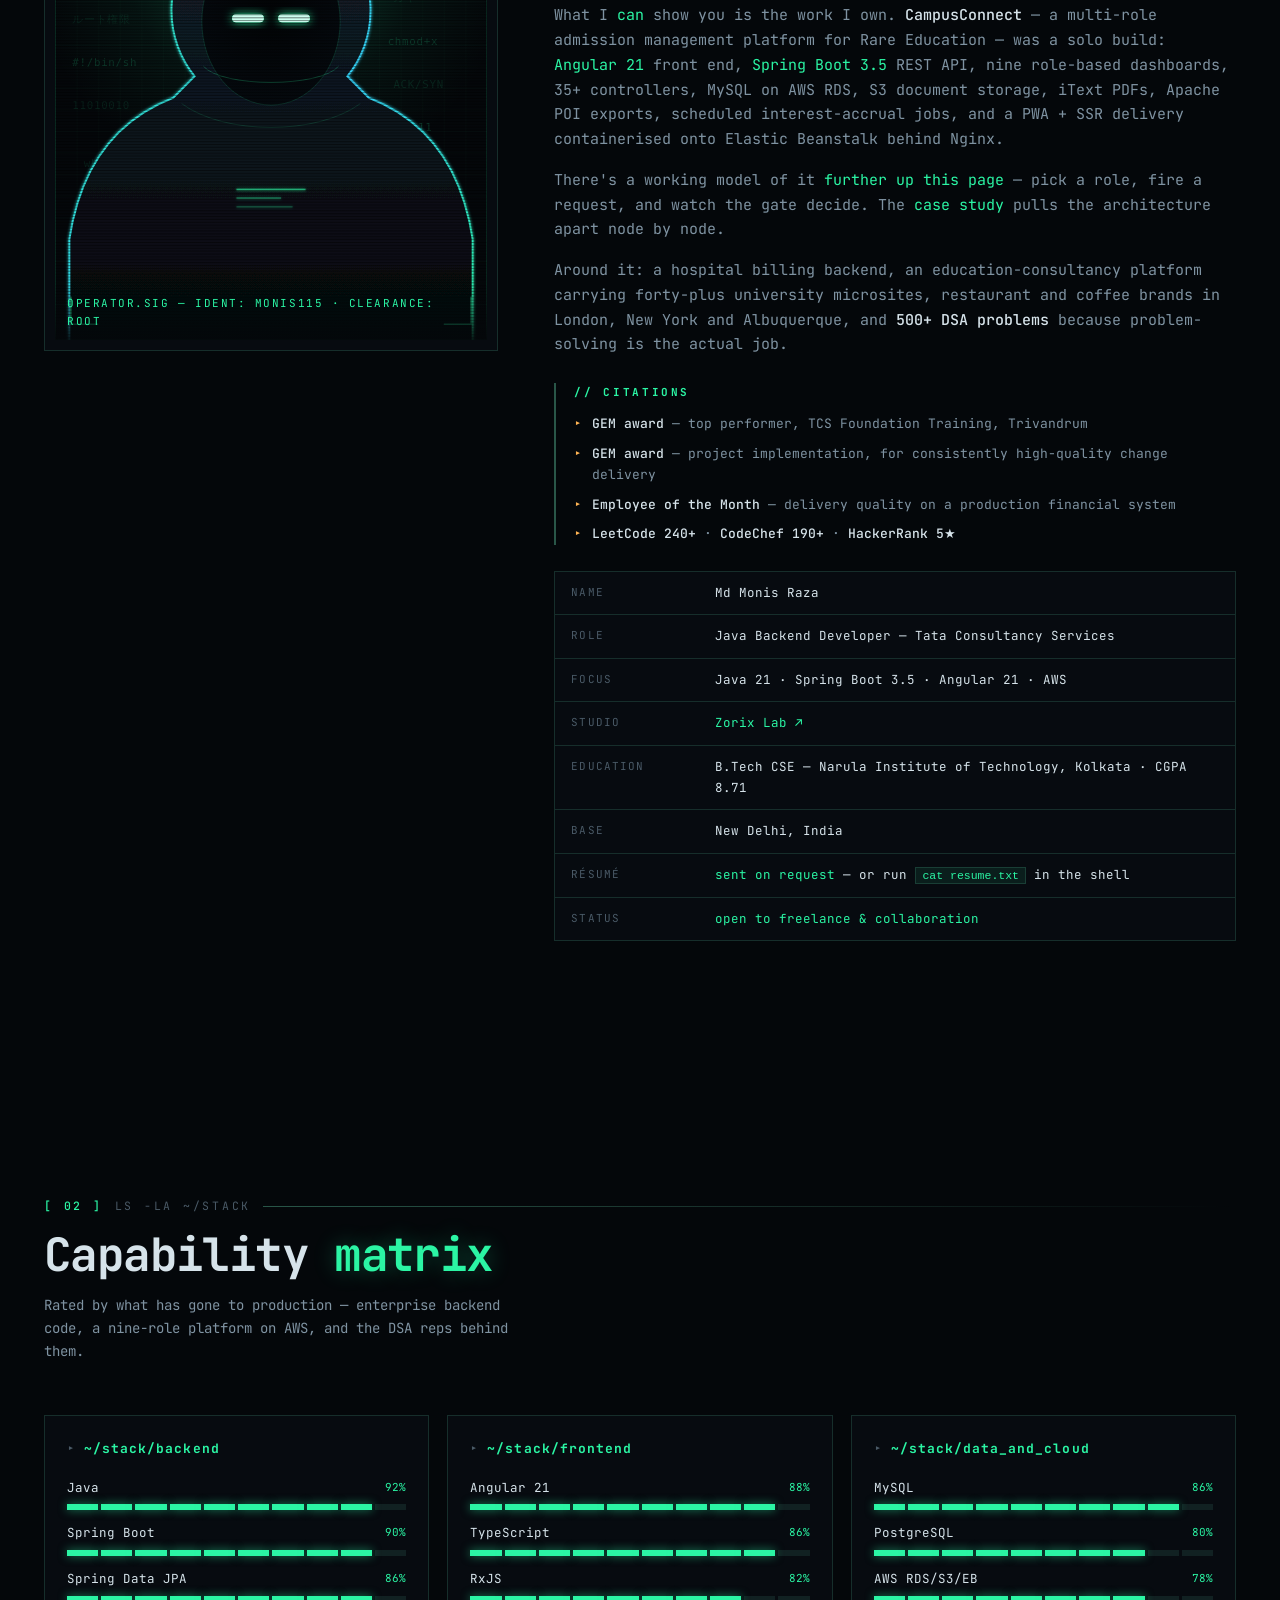
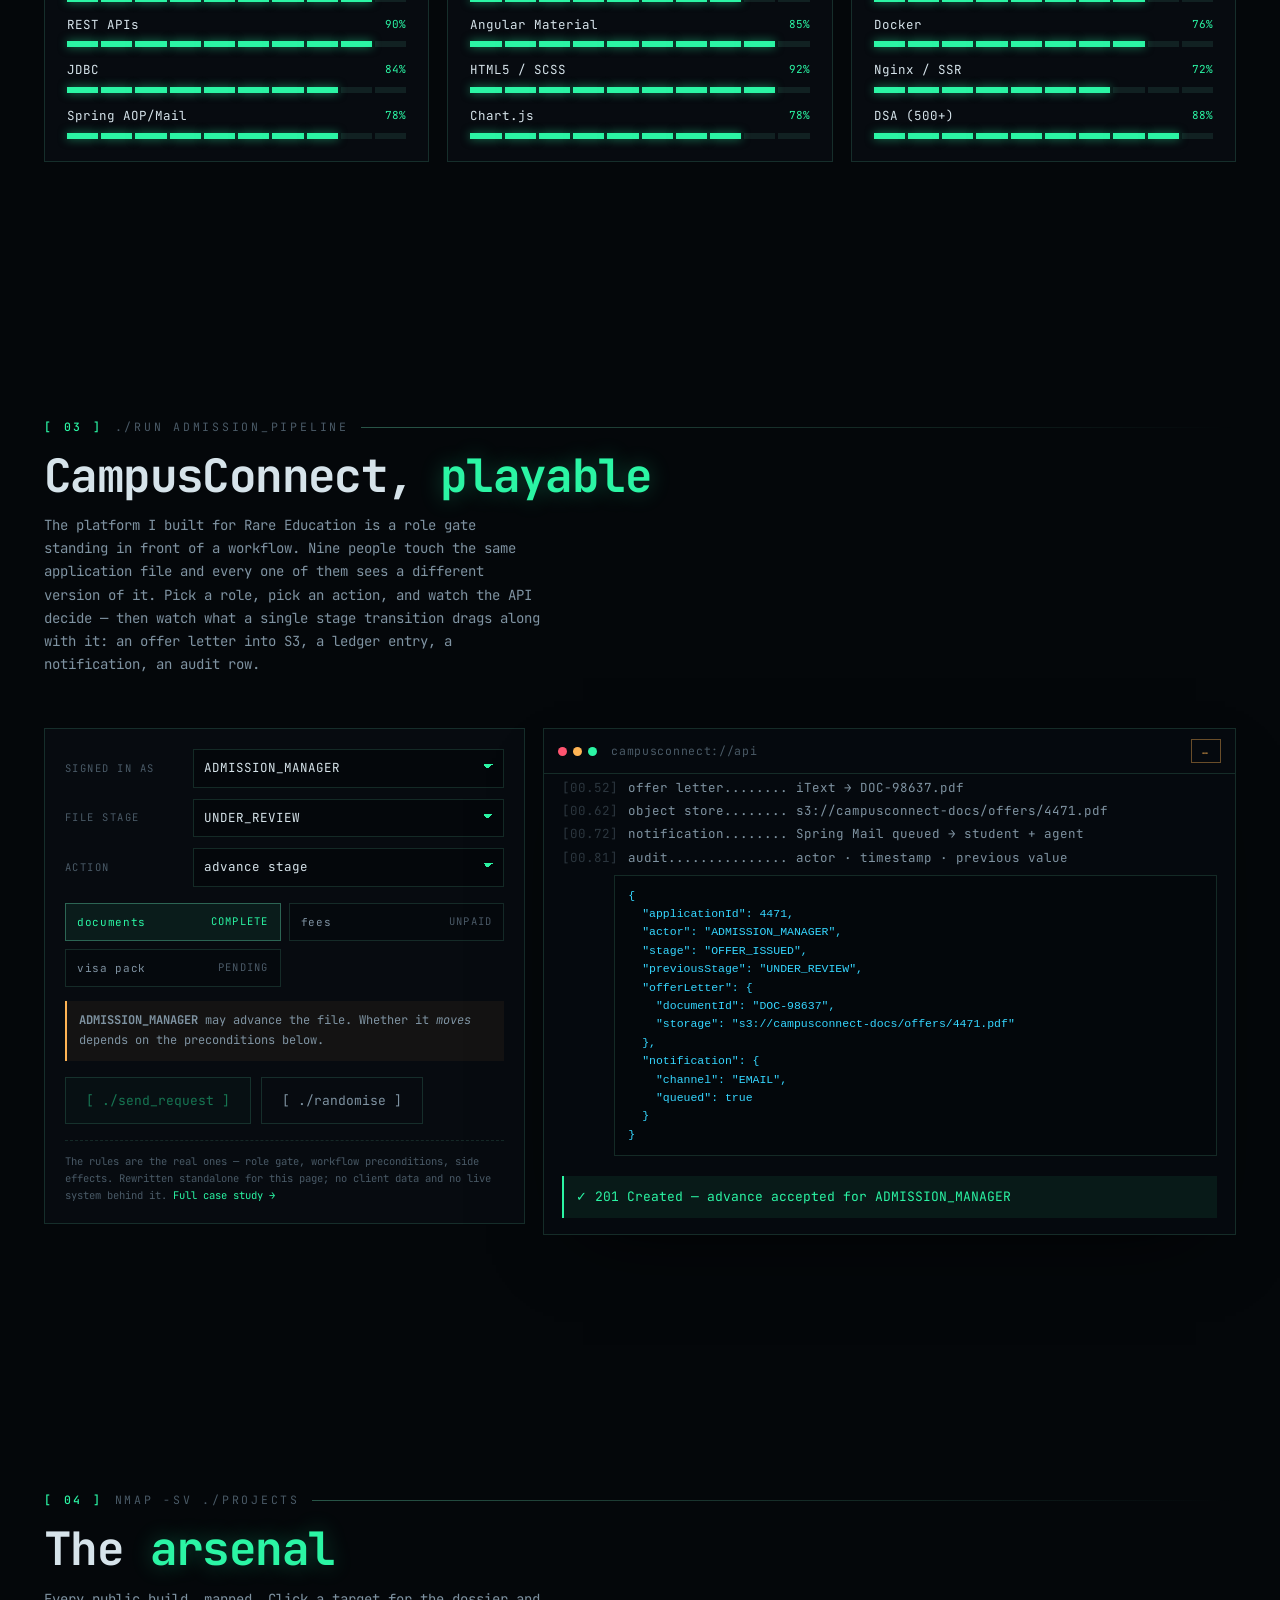
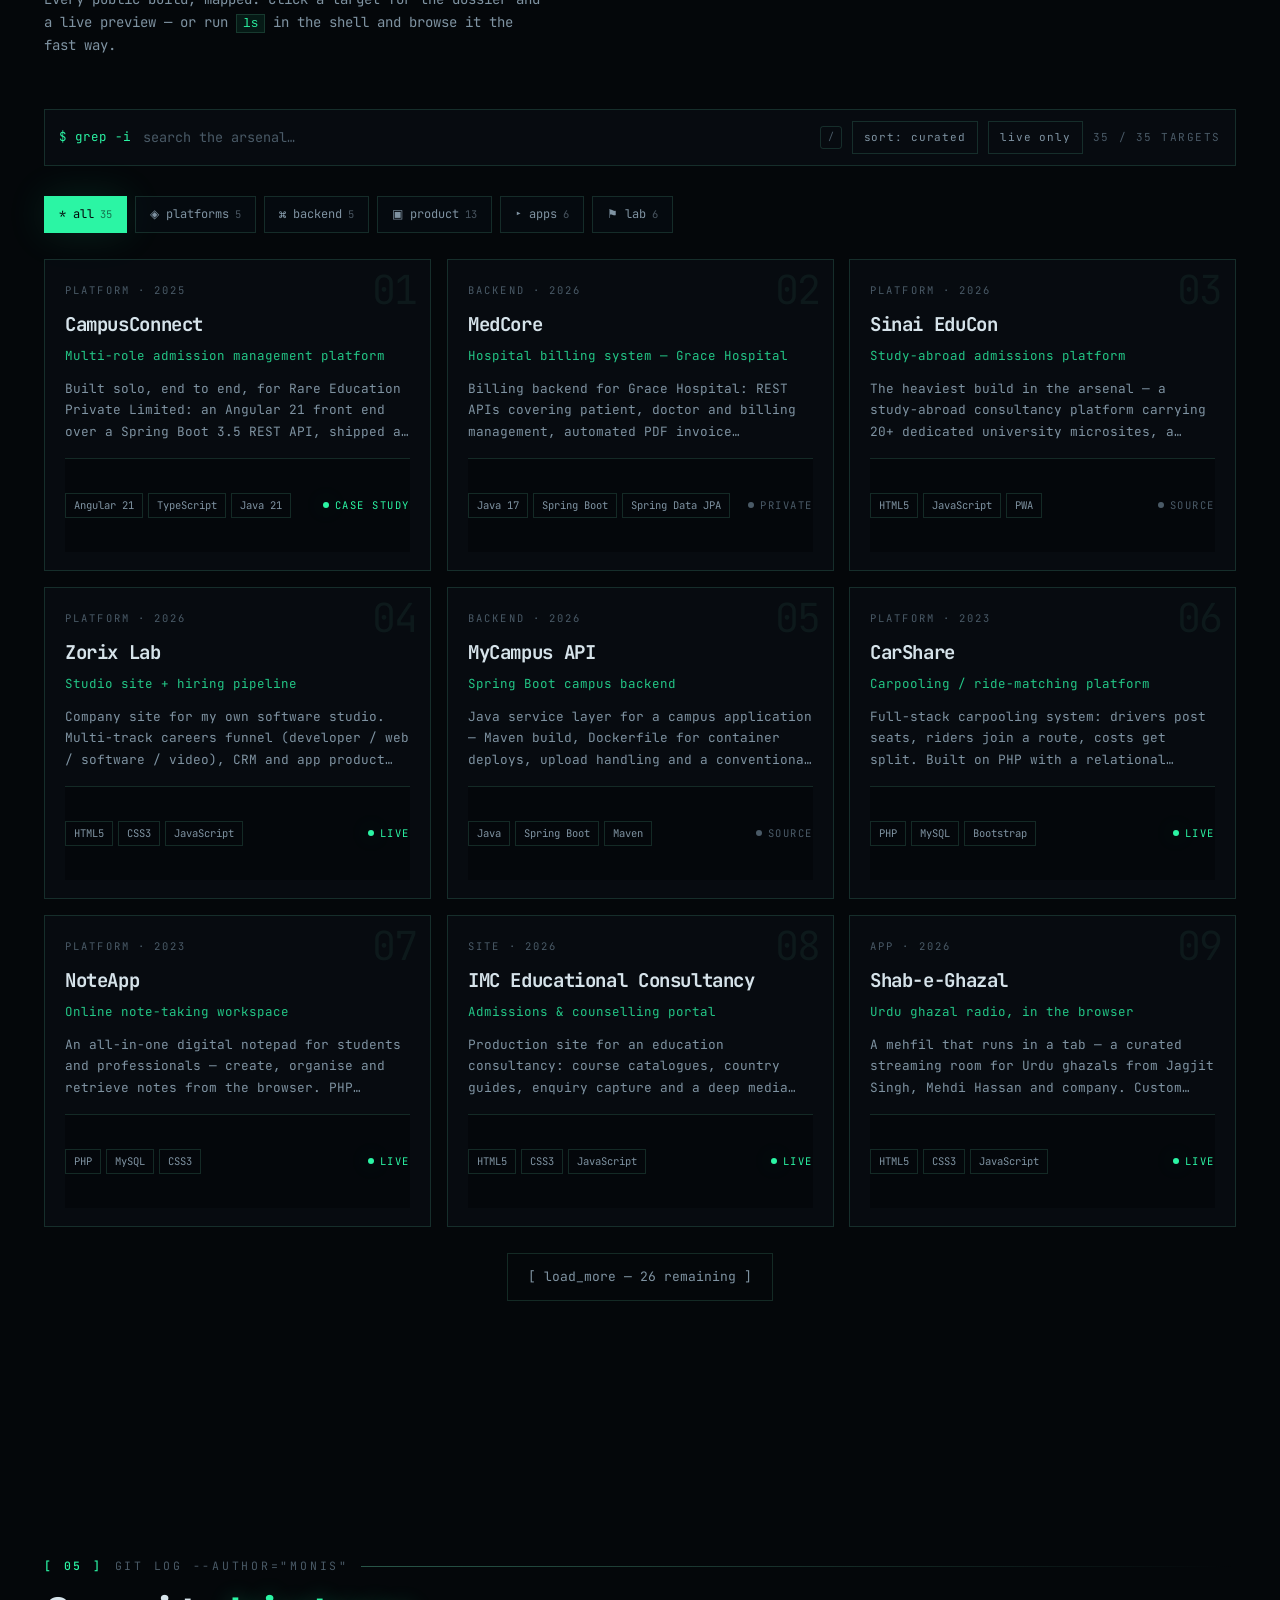
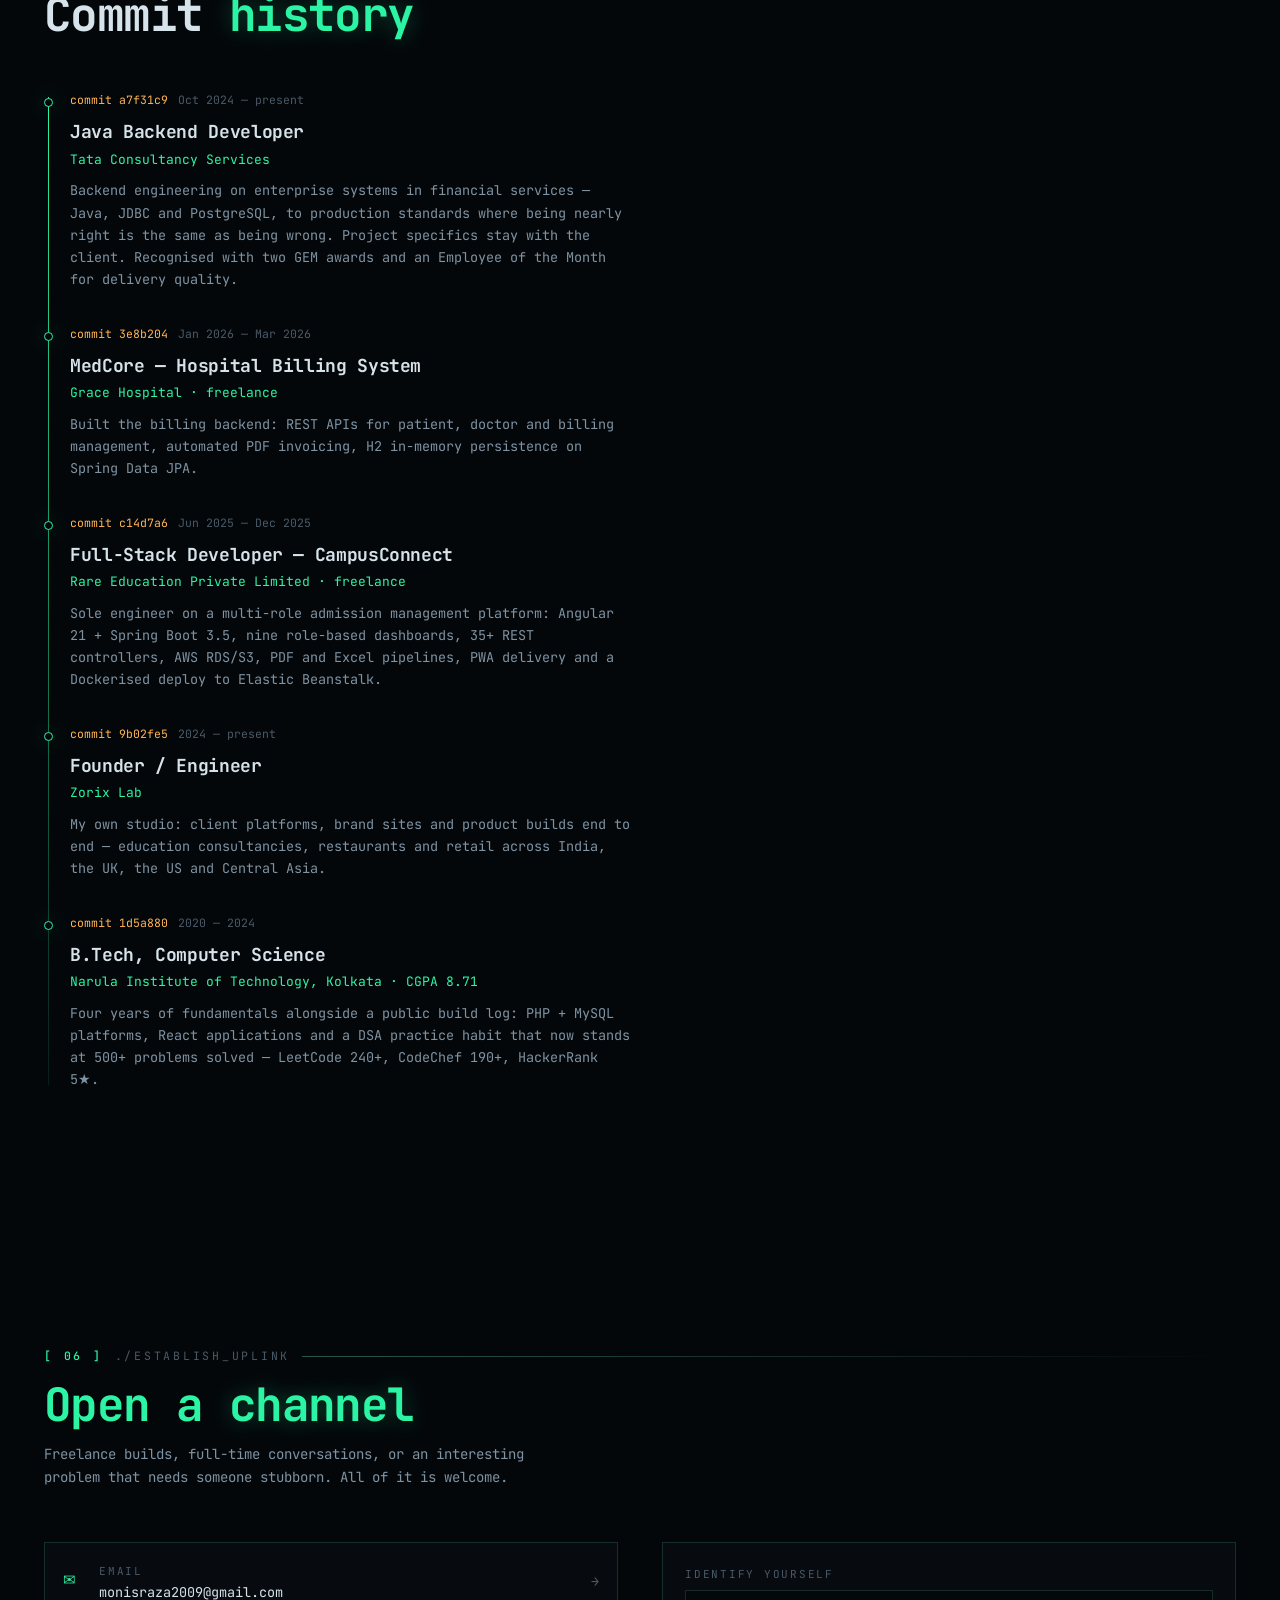
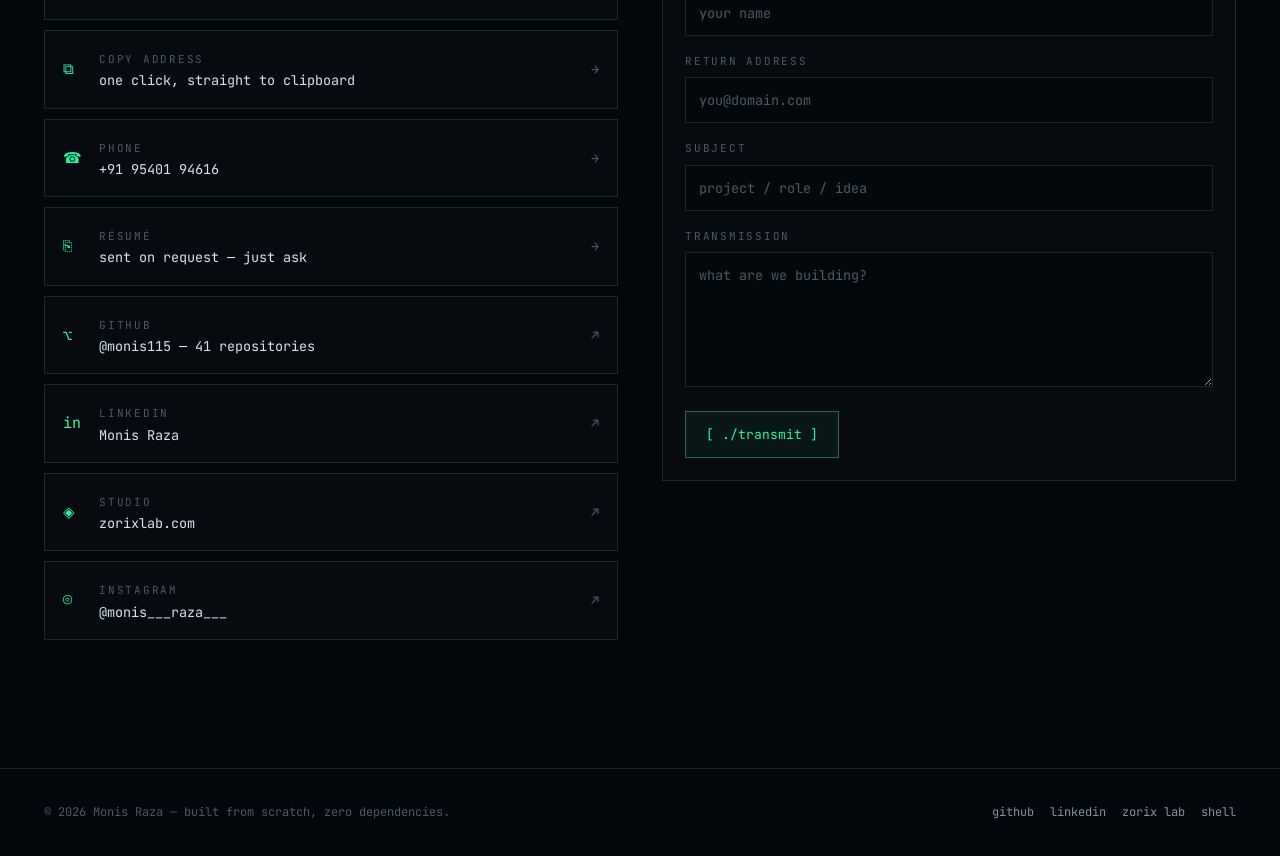
==== commit f7ca4d16: "Terminal portfolio — Monis Raza Hand-built, zero-dependency portfolio for monis115.github.io/Portfol" ====
--- a/index.html
+++ b/index.html
@@ -1,1178 +1,557 @@
 <!DOCTYPE html>
 <html lang="en">
-
 <head>
-
-    <meta charset="utf-8">
-    <meta http-equiv="X-UA-Compatible" content="IE=edge">
-    <meta name="viewport" content="width=device-width, initial-scale=1">
-   <title>Portfolio</title>
-    <!-- Bootstrap Core CSS -->
-    <link href="css/bootstrap.min.css" rel="stylesheet">
-	<link rel="stylesheet" href="https://cdnjs.cloudflare.com/ajax/libs/font-awesome/4.4.0/css/font-awesome.min.css">
-<link href="//netdna.bootstrapcdn.com/font-awesome/4.1.0/css/font-awesome.min.css" rel="stylesheet">
-    <!-- Custom CSS -->
-    <link href="css/scrolling-nav.css" rel="stylesheet">
-	<link href="fonts/font-awesome.min.css" rel="stylesheet" type="text/css">
-	<link href='https://fonts.googleapis.com/css?family=Montserrat:400,700' rel='stylesheet' type='text/css'>
-
-    <!-- Bootstrap Core CSS -->
-    <link href="css/bootstrap.min.css" rel="stylesheet">
-	<link rel="stylesheet" href="https://cdnjs.cloudflare.com/ajax/libs/font-awesome/4.4.0/css/font-awesome.min.css">
-<link href="//netdna.bootstrapcdn.com/font-awesome/4.1.0/css/font-awesome.min.css" rel="stylesheet">
-    <!-- Custom CSS -->
-    <link href="css/scrolling-nav.css" rel="stylesheet">
-    <link rel="stylesheet" href="https://cdn.jsdelivr.net/npm/bootstrap@3.3.7/dist/css/bootstrap.min.css" integrity="sha384-BVYiiSIFeK1dGmJRAkycuHAHRg32OmUcww7on3RYdg4Va+PmSTsz/K68vbdEjh4u" crossorigin="anonymous">
-   
-	<link href="fonts/font-awesome.min.css" rel="stylesheet" type="text/css">
-	<link href='https://fonts.googleapis.com/css?family=Montserrat:400,700' rel='stylesheet' type='text/css'>
-    
-    <link rel="stylesheet" href="style.css">
-    <style>
-        @import url("//netdna.bootstrapcdn.com/bootstrap/3.0.0/css/bootstrap-glyphicons.css");
- @import url('//netdna.bootstrapcdn.com/font-awesome/3.2.1/css/font-awesome.min.css');
-@import url(https://fonts.googleapis.com/css?family=Montserrat:400,700);
-
-
-@-moz-keyframes bounce {
-  0%, 20%, 50%, 80%, 100% {
-    -moz-transform: translateY(0);
-    transform: translateY(0);
-  }
-  40% {
-    -moz-transform: translateY(-30px);
-    transform: translateY(-30px);
-  }
-  60% {
-    -moz-transform: translateY(-15px);
-    transform: translateY(-15px);
-  }
+<meta charset="utf-8">
+<meta name="viewport" content="width=device-width, initial-scale=1">
+<title>Monis Raza — Software Developer // Terminal</title>
+
+<meta name="description" content="Md Monis Raza — Full Stack Developer (Java / Spring Boot &amp; Angular). Backend engineering at Tata Consultancy Services and the solo build of CampusConnect on Angular 21 + Spring Boot 3.5 and AWS. 500+ DSA problems solved. Press ` for the shell.">
+<meta name="author" content="Monis Raza">
+<meta name="theme-color" content="#04070a">
+<link rel="canonical" href="https://monis115.github.io/Portfolio/">
+
+<meta property="og:type" content="website">
+<meta property="og:title" content="Monis Raza — Software Developer // Terminal">
+<meta property="og:description" content="Full Stack Developer — Java / Spring Boot &amp; Angular. Enterprise backend at TCS, multi-role platforms on AWS, 35+ shipped builds. A portfolio that runs like a shell.">
+<meta property="og:url" content="https://monis115.github.io/Portfolio/">
+<meta property="og:image" content="https://monis115.github.io/Portfolio/assets/img/og.png">
+<meta name="twitter:card" content="summary_large_image">
+
+<link rel="icon" href="data:image/svg+xml,%3Csvg xmlns='http://www.w3.org/2000/svg' viewBox='0 0 100 100'%3E%3Crect width='100' height='100' fill='%2304070a'/%3E%3Ctext x='50' y='70' font-family='monospace' font-size='62' font-weight='700' fill='%232bf5a4' text-anchor='middle'%3E%26gt;_%3C/text%3E%3C/svg%3E">
+
+<link rel="preconnect" href="https://fonts.googleapis.com">
+<link rel="preconnect" href="https://fonts.gstatic.com" crossorigin>
+<link href="https://fonts.googleapis.com/css2?family=JetBrains+Mono:wght@300;400;500;700;800&display=swap" rel="stylesheet">
+<link rel="stylesheet" href="assets/css/main.css?v=6">
+
+<script type="application/ld+json">
+{
+  "@context": "https://schema.org",
+  "@type": "Person",
+  "name": "Md Monis Raza",
+  "alternateName": "Monis Raza",
+  "jobTitle": "Full Stack Developer",
+  "worksFor": { "@type": "Organization", "name": "Tata Consultancy Services" },
+  "url": "https://monis115.github.io/Portfolio/",
+  "email": "mailto:monisraza2009@gmail.com",
+  "telephone": "+91-9540194616",
+  "alumniOf": { "@type": "CollegeOrUniversity", "name": "Narula Institute of Technology, Kolkata" },
+  "knowsAbout": ["Java", "Spring Boot", "Angular", "TypeScript", "REST APIs", "MySQL", "PostgreSQL", "AWS", "Docker"],
+  "address": { "@type": "PostalAddress", "addressLocality": "New Delhi", "addressCountry": "IN" },
+  "sameAs": [
+    "https://github.com/monis115",
+    "https://www.linkedin.com/in/monis-raza-0552b715a/",
+    "https://www.zorixlab.com/"
+  ]
 }
-@-webkit-keyframes bounce {
-  0%, 20%, 50%, 80%, 100% {
-    -webkit-transform: translateY(0);
-    transform: translateY(0);
-  }
-  40% {
-    -webkit-transform: translateY(-30px);
-    transform: translateY(-30px);
-  }
-  60% {
-    -webkit-transform: translateY(-15px);
-    transform: translateY(-15px);
-  }
-}
-@keyframes bounce {
-  0%, 20%, 50%, 80%, 100% {
-    -moz-transform: translateY(0);
-    -ms-transform: translateY(0);
-    -webkit-transform: translateY(0);
-    transform: translateY(0);
-  }
-  40% {
-    -moz-transform: translateY(-30px);
-    -ms-transform: translateY(-30px);
-    -webkit-transform: translateY(-30px);
-    transform: translateY(-30px);
-  }
-  60% {
-    -moz-transform: translateY(-15px);
-    -ms-transform: translateY(-15px);
-    -webkit-transform: translateY(-15px);
-    transform: translateY(-15px);
-  }
-}
-
- .arrow {
-  position: absolute;
-  bottom: 0;
-  left: 50%;
-  margin-left: -20px;
-  width: 40px;
-  height: 60px; /*change with size of arrow to make sit on bottom */
-/*   background-image: url(); */
-/*   background-size: contain; */
-} 
-.bounce {
-  -moz-animation: bounce 2s infinite;
-  -webkit-animation: bounce 2s infinite;
-  animation: bounce 2s infinite;
-}
-i {
-  display: block;
-  color: #fff;
-}
-footer {
-    color: #fff;
-}
-
-footer h3 {
-    margin-bottom: 30px;
-}
-
-footer .footer-above {
-    padding-top: 50px;
-    background-color: #2c3e50;
-}
-
-footer .footer-col {
-    margin-bottom: 50px;
-}
-
-footer .footer-below {
-    padding: 25px 0;
-    background-color: #233140;
-}
-
-.btn-social {
-	 display: inline-block;
-	width:50px;
-	height:50px;
-	font-size: 40px;
-}
-
-.btn-default:hover, .btn-default:active, .btn-default:visited {
-	background-color: gray !important;
-}
-
-.portfolio-modal .modal-content i{
-	color:#939393;
-}
-
- /* .section {
-  width: 100%;
-  height: 100%;
-  
-  /*padding-top:50px;
-} */
-
- 
-iframe {
-	width:100%;
-	height:500px;
-	border:6px solid gray;
-}
-
-.navbar-custom {
-    margin-bottom: 0;
-    
-    /*text-transform: uppercase;*/
-    font-family: 'Montserrat',"Helvetica Neue",Helvetica,Arial,sans-serif;
-	
-   
-}
-/**recently added*************/
-.navbar-custom .navbar-brand .navbar-toggle {
-    padding: 4px 6px;
-    font-size: 16px;
-    color: #fff;
-}
-.navbar-custom .navbar-brand .navbar-toggle:focus,
-.navbar-custom .navbar-brand .navbar-toggle:active {
-    outline: 0;
-}
-
-.navbar-custom .nav li a {
-    -webkit-transition: background .3s ease-in-out;
-    -moz-transition: background .3s ease-in-out;
-    transition: background .3s ease-in-out;
-}
-.navbar-custom .nav li a:focus,
-.navbar-custom .nav li a:active {
-    outline: 0;
-    background-color: transparent;
-}
-
-.navbar-custom .nav li.active {
-    outline: 0;
-}
-
-.navbar-custom .nav li.active a {
-    background-color: rgba(255,255,255,.3);
-}
-
-.navbar-custom .nav li.active a:hover {
-    color: #fff;
-}
-
-/*************boundary ends here*************/
-.navbar-custom a {
-    color: #fff;
-	font-size: 24px;
-}
-
-.navbar-custom .nav li a:hover {
-    outline: 0;
-    color: rgba(255,255,255,.8);
-    background-color: transparent;
-}
-
-
-
-
-.navbar-custom .navbar-brand .navbar-toggle:focus,
-.navbar-custom .navbar-brand .navbar-toggle:active {
-    outline: 0;
-}
-
-/* .navbar-custom .navbar-toggle .icon-bar {
-	background-color:white;
-}
- */
- 
- h1,
-h2,
-h3,
-h4,
-h5,
-h6 {
-    margin: 0 0 35px;
-    text-transform: uppercase;
-    font-family: 'Montserrat',"Helvetica Neue",Helvetica,Arial,sans-serif;
-    font-weight: 700;
-    letter-spacing: 1px;
-	
-}
-
-p {
-    margin: 0 0 25px;
-    font-size: 18px;
-    line-height: 1.5;
-}
- 
- .glyphicon {
-	 font-size:25px;
-	 color: white;
- }
- .intro-section .brand-heading {
-	 font-size:100px;
-	 color: white;
-	 margin-top:50px;
-	
- }
- 
- /*I added this ***************
- #intro .container {
-    padding-top: 100px;
-    padding-bottom: 50px;
-}
- /***********************************************/
- .intro-section .intro-text{
-	 font-size:28px;
-	 color:#fff;
- }
-/* a {
-	color:#fff;
-} */
-
-
-
-
-/****Resume button code ******************/
-.button
-{
-  text-transform: uppercase;
-  letter-spacing: 2px;
-  text-align: center;
-  color: #0C5;
-
-  font-size: 24px;
-  font-family: "Nunito", sans-serif;
-  font-weight: 300;
-  padding: 20px;
-  width: 220px;
-  height:30px;
-
-  background: #363636	;
-  border: 1px solid #fff;
-  color: #FFF;
-  
-  
-}
-
-.button:hover, .button:active 
-{
-  text-decoration: none;
-  color: #0C5;
-  border-color: #0C5;
-  background: #FFF;
-}
-
-.button span 
-{
-  display: inline-block;
-  position: relative; 
-  margin-top:100px;
-  padding-right: 10px;
-  padding-left:10px;
-  
-  transition: padding-right 0.5s;
-}
-
-.button span:after 
-{
-  content: ' ';  
-  position: absolute;
-  top: 0;
-  right: -18px;
-  opacity: 0;
-  width: 10px;
-  height: 10px;
-  margin-top: -10px;
-
-  background: rgba(0, 0, 0, 0);
-  border: 3px solid #FFF;
-  border-top: none;
-  border-right: none;
-
-  transition: opacity 0.5s, top 0.5s, right 0.5s;
-  transform: rotate(-45deg);
-}
-
-.button:hover span, .button:active span 
-{
-  padding-right: 30px;
-}
-
-.button:hover span:after, .button:active span:after 
-{
-  transition: opacity 0.5s, top 0.5s, right 0.5s;
-  opacity: 1;
-  border-color: #0C5;
-  right: 0;
-  top: 50%;
-}
-
-
-#services .portfolio-item {
-    display: block;
-    position: relative;
-    /*margin: 0 auto;
-    /*max-width: 800px;*/
-	margin-top:50px;
-	
-}
-
-
-#services .portfolio-item img{
-	border:6px solid gray;
-	width:370px;
-	height:230px;
-}
-#services .portfolio-item .portfolio-link .caption {
-    position: absolute;
-    width: 93%;
-    height: 100%;
-    opacity: 0;
-    background: rgba(24,188,156,.9);
-    -webkit-transition: all ease .5s;
-    -moz-transition: all ease .5s;
-    transition: all ease .5s;
-}
-#services .portfolio-item .portfolio-link .caption:hover {
-    opacity: 1;
-}
- #services .portfolio-item .portfolio-link .nohigh {
-     Cursor:not-allowed; 
-	 background:transparent;
-} 
-
-/* #services .portfolio-item .portfolio-link .caption .caption-content i {
-    margin-top: -12px;
-} */
-#services .portfolio-item .portfolio-link .caption .caption-content {
-    position: absolute;
-    top: 50%;
-    width: 100%;
-    height: 20px;
-    margin-top: -12px;
-    text-align: center;
-    font-size: 20px;
-    color: #fff;
-}
-
-#services .portfolio-item .portfolio-link .caption .caption-content h3,
-#services .portfolio-item .portfolio-link .caption .caption-content h4 {
-    margin: 0;
-}
-
-#portfolio * {
-    z-index: 2;
-}
-#contact h4{
-	color: #fff;
-}
-
-
-.portfolio-modal .modal-content {
-    padding: 100px 0;
-    min-height: 100%;
-    border: 0;
-    border-radius: 0;
-    text-align: center;
-    background-clip: border-box;
-    -webkit-box-shadow: none;
-    box-shadow: none;
-}
-
-.portfolio-modal .modal-content h2 {
-    margin: 0;
-    font-size: 3em;
-}
-
-.portfolio-modal .modal-content img {
-    margin-bottom: 30px;
-	width:100%;
-	height:100%;
-}
-
-.portfolio-modal .modal-content .item-details {
-    margin: 30px 0;
-}
-
-.portfolio-modal .close-modal {
-    position: absolute;
-    top: 25px;
-    right: 25px;
-    width: 75px;
-    height: 75px;
-    background-color: transparent;
-    cursor: pointer;
-}
-
-.portfolio-modal .close-modal:hover {
-    opacity: .3;
-}
-
-.portfolio-modal .close-modal .lr {
-    z-index: 1051;
-    width: 1px;
-    height: 75px;
-    margin-left: 35px;
-    background-color: #2c3e50;
-    -webkit-transform: rotate(45deg);
-    -ms-transform: rotate(45deg);
-    transform: rotate(45deg);
-}
-
-/* .portfolio-modal .close-modal .lr .rl {
-    z-index: 1052;
-    width: 1px;
-    height: 75px;
-    background-color: #2c3e50;
-    -webkit-transform: rotate(90deg);
-    -ms-transform: rotate(90deg);
-    transform: rotate(90deg);
-} */
-
-.portfolio-modal .modal-backdrop {
-    display: none;
-    opacity: 0;
-}
-
-
-@media(min-width:767px) {
-    .navbar-custom {
-        padding: 25px 0;
-        -webkit-transition: background .5s ease-in-out,padding .5s ease-in-out;
-        -moz-transition: background .5s ease-in-out,padding .5s ease-in-out;
-        transition: background .5s ease-in-out,padding .5s ease-in-out;
-		background:0 0;
-    }
-
-#intro {
-
-	/* background: url(../Images/cup-of-coffee-1280537_1920.jpg) no-repeat bottom center scroll; */
-	background: url("Image/portfolio.jpg") no-repeat ;
-	background-size:cover;
--webkit-background-size: cover;
--moz-background-size: cover;
-background-size: cover;
-	
-}
-	
-   .navbar-custom.top-nav-collapse {
-        padding: 0;
-        border-bottom: 1px solid rgba(255,255,255,.3);
-        background: #000;
-    }
-	
-	.navbar-fixed-top.navbar-shrink {
-        padding: 10px 0;
-    }
-
-    .navbar-fixed-top.navbar-shrink .navbar-brand {
-        font-size: 1.5em;
-    }
-	/****Jaduaye line hai ye ********/
-	section 
-	{ padding: 375px 0;
-	
-	}
-}
-
-
-
-footer {
-    color: #fff;
-}
-
-footer h3 {
-    margin-bottom: 30px;
-}
-
-footer .footer-above {
-    padding-top: 50px;
-    background-color: #2c3e50;
-}
-
-footer .footer-col {
-    margin-bottom: 50px;
-}
-
-footer .footer-below {
-    padding: 25px 0;
-    background-color: #233140;
-}
-
-.btn-social {
-	 display: inline-block;
-	width:50px;
-	height:50px;
-	font-size: 40px;
-}
-
-
-/* Demo Sections - You can use these as guides or delete them - the scroller will work with any sort of height, fixed, undefined, or percentage based.
-The padding is very important to make sure the scrollspy picks up the right area when scrolled to. Adjust the margin and padding of sections and children 
-of those sections to manage the look and feel of the site. */
-
-.intro-section {
-    height: 100%;
-    padding-top: 150px;
-    text-align: center;
-    background: #fff;
-}
-
-.about-section {
-    height: 100%;
-    padding-top: 150px;
-    text-align: center;
-    background: #5BC8AC;
-    padding-bottom: 15px;
-}
-
-.services-section {
-    height: 100%;
-    padding-top: 15px;
-    padding-top: 7px;
-    text-align: center;
-    background: #FCFDFE;
-    padding-bottom: 15px;
-}
-
-.contact-section {
-    height: 100%;
-    padding-top: 10px;
-    text-align: center;
-    background: #B6452C;
-    padding-bottom: 20px;
-}
-
-
-
-
-
-
-/***Potrait mode ******/
-
-@media (max-width: 768px) {
-	
-#intro {
-
-	/* background: url(../Images/cup-of-coffee-1280537_1920.jpg) no-repeat bottom center scroll; */
-	 background: url(https://res.cloudinary.com/ddqhcwp8j/image/upload/v1465835110/cup-of-coffee-1280537_1920medium_nngskf.jpg) no-repeat ;
-	
-	width:auto;
-	height:800px;
- -webkit-background-size: cover;
--moz-background-size: cover;
-background-size: cover;  
-	
-}
-            
-	.intro-section .brand-heading {
-	  font-size:45px;
-	 margin-top:200px;
-	
-}
-
-
-.portfolio-modal .close-modal .lr {
-    z-index: 1051;
-    width: 1px;
-    height: 15px;
-    margin-left: 35px;
-    background-color: #2c3e50;
-    -webkit-transform: rotate(45deg);
-    -ms-transform: rotate(45deg);
-    transform: rotate(45deg);
-}
-
-.portfolio-modal .close-modal .lr .rl {
-    z-index: 1052;
-    width: 1px;
-    height: 15px;
-    background-color: #2c3e50;
-    -webkit-transform: rotate(90deg);
-    -ms-transform: rotate(90deg);
-    transform: rotate(90deg);
-}
-
-
-
-iframe {
-	width:100%;
-	height:100%;
-}
-
-.button span{
-	margin-bottom:30px;
-}
- 
- #services {
-	 padding-bottom:25px;
- }
-#contact {
-	padding-bottom:145px;
-}
-
- .navbar-custom.top-nav-collapse {
-        padding: 0;
-        border-bottom: 1px solid rgba(255,255,255,.3);
-        background: #000;
-    }
-	
-	
-
-
-	
-
-}
-
-
-/**landscape mode ******************/
-
-@media screen and (min-width:320px) and (max-width:767px) and (orientation:landscape) {
-  #intro { 
-           background: url(https://res.cloudinary.com/ddqhcwp8j/image/upload/v1465835109/cup-of-coffee-xs_pfy8mu.jpg) no repeat; 
-				width:auto;
-				/* height:500px; */
-				
-}  
-#services .portfolio-item .portfolio-link .caption {
-    position: absolute;
-    width: 96%;
-    height: 100%;
-    opacity: 0;
-    background: rgba(24,188,156,.9);
-    -webkit-transition: all ease .5s;
-    -moz-transition: all ease .5s;
-    transition: all ease .5s;
-}
-
-#services .portfolio-item img{
-	border:6px solid gray;
-	width:100%; height:100%;
-}
-
-#services {
-	margin-bottom:20px;
-}
-
-#services .portfolio-item .portfolio-link .nohigh {
-	 Cursor:not-allowed; 
-	 background:transparent;
-	 
-}
-
-.portfolio-modal .close-modal .lr {
-    z-index: 1051;
-    width: 5px;
-    height: 35px;
-    margin-left: 35px;
-    background-color: #2c3e50;
-    -webkit-transform: rotate(45deg);
-    -ms-transform: rotate(45deg);
-    transform: rotate(45deg);
-}
-
-.portfolio-modal .close-modal .lr .rl {
-    z-index: 1052;
-    width: 5px;
-    height: 35px;
-    background-color: #2c3e50;
-    -webkit-transform: rotate(90deg);
-    -ms-transform: rotate(90deg);
-    transform: rotate(90deg);
-}
-
-
-.intro-section .brand-heading {
-	 font-size:50px;
-	 color: white;
-	 margin-top:150px;
-	
- }
-
-iframe {
-	width:100%;
-	height:100%;
-}
-
-}
-
-
-/****************************************************************/
-
-/*iPhone 6 Plus Portrait & Landscape Size*/
-
-  /**Portrait iphone 6 plus ************/
-
-  
-  /* @media only screen 
-    and (max-device-width: 640px), 
-    only screen and (max-device-width: 667px), 
-    only screen and (max-width: 480px)
-{
-	#intro {
-
-	
-	background: url(../Images/cup-of-coffee-1280537_1920medium.jpg) no-repeat ;
- -webkit-background-size: cover;
--moz-background-size: cover;
-	background-size: cover; }
-} 
-*/
-
-/* @media only screen and (min-width : 414px) and (max-width : 736px) and (orientation:landscape) {
-#intro {
-
-	
-	background: url(../Images/test2.PNG) no-repeat ;
-	
-  }
-}  */
-
-
-  
- /*iPhone 6+ Portrait*/
-/* @media only screen (max-width: 736px) and (orientation : landscape) { 
-#intro {
-
-	 background: url(../Images/test2.PNG) no repeat; 
-				height:500px;
-	
-  }
-  
-.intro-section .brand-heading {
-	 font-size:50px;
-	 color: white;
-	 margin-top:-100px;
-	
- }
-} */
-
-@media screen and (min-width : 414px) 
-and (max-height : 736px) and (orientation : landscape)
-{
-#intro {
-
-	 background: url(../Images/test2.PNG) no repeat; 
-				height:500px;
-	
-  }
-  
-.intro-section .brand-heading {
-	 font-size:50px;
-	 color: white;
-	
-	
- }
-}
-
-    </style>
+</script>
 </head>
 
-<!-- The #page-top ID is part of the scrolling feature - the data-spy and data-target are part of the built-in Bootstrap scrollspy function -->
-
-<body id="page-top">
-
-    <!-- Navigation -->
-    <nav class="navbar navbar-custom navbar-fixed-top" >
-        <div class="container">
-            <div class="navbar-header page-scroll">
-                <button type="button" class="navbar-toggle"     data-toggle="collapse" data-target=".navbar-ex1-collapse">
-
-				<span class="glyphicon glyphicon-menu-hamburger"></span>
-                </button>
-                <a class="navbar-brand" href="#page-top">Monis Raza</a>
+<body>
+
+<!-- ░░ boot ░░ -->
+<div id="boot">
+  <div class="boot-box">
+    <div class="boot-log" id="boot-log"></div>
+    <div class="boot-bar" id="boot-bar"><span></span></div>
+    <div class="boot-hint">press any key to skip</div>
+  </div>
+</div>
+
+<!-- ░░ atmosphere ░░ -->
+<canvas id="rain" aria-hidden="true"></canvas>
+<div class="atmos" aria-hidden="true"></div>
+<div class="scan" aria-hidden="true"></div>
+<div class="grain" aria-hidden="true"></div>
+
+<!-- ░░ targeting reticle ░░ -->
+<div class="reticle" id="reticle" aria-hidden="true">
+  <i class="hair h"></i><i class="hair v"></i>
+  <span class="ring"></span><span class="dot"></span>
+  <span class="xy"></span>
+</div>
+
+<!-- ░░ section rail ░░ -->
+<nav class="rail" id="rail" aria-label="section progress">
+  <span class="rail-pct" id="rail-pct">00%</span>
+  <span class="rail-line"><i id="rail-fill"></i></span>
+  <ul id="rail-list"></ul>
+</nav>
+
+<!-- ░░ nav ░░ -->
+<header class="nav">
+  <div class="wrap nav-in">
+    <a class="brand" href="#top">
+      <span class="dot"></span>monis<span class="path">@portfolio</span>:~$
+    </a>
+    <button class="nav-burger" id="burger" aria-label="menu">≡</button>
+    <nav class="nav-links" id="nav-links">
+      <a href="#about">about</a>
+      <a href="#stack">stack</a>
+      <a href="#engine">engine</a>
+      <a href="#projects">projects</a>
+      <a href="#log">log</a>
+      <a href="#contact">contact</a>
+      <button class="term-key" data-shell>▮ shell <kbd>`</kbd></button>
+    </nav>
+  </div>
+</header>
+
+<main id="top">
+
+  <!-- ░░ hero ░░ -->
+  <section class="hero">
+    <div class="wrap hero-grid">
+      <div>
+        <div class="chips">
+          <span class="chip"><i class="led"></i>status: <b>online</b></span>
+          <span class="chip">loc: <b>New Delhi, IN</b></span>
+          <span class="chip">stack: <b>Java · Spring · Angular</b></span>
+        </div>
+
+        <h1>
+          <span class="glitch" data-text="MONIS">MONIS</span>
+          <span class="l2 glitch" data-text="RAZA">RAZA</span>
+        </h1>
+
+        <p class="hero-role"><span class="prompt">$</span> <span id="role"></span><span class="caret"></span></p>
+
+        <p class="hero-bio">
+          Full-stack developer — <b>Java / Spring Boot on the back, Angular on the front</b>.
+          Two years of <b>enterprise backend engineering</b> at Tata Consultancy Services, and the sole
+          engineer behind <b>CampusConnect</b>: a nine-role admission platform running on Angular 21,
+          Spring Boot 3.5 and AWS. <b>500+ DSA problems solved.</b> 41 public repositories, 25 of them
+          live right now.
+        </p>
+
+        <div class="cta">
+          <a class="btn" href="#projects">[ ./view_projects ]</a>
+          <button class="btn ghost" data-shell>[ ./open_shell ]</button>
+          <a class="btn ghost" href="#contact">[ ./resume — on request ]</a>
+        </div>
+      </div>
+
+      <!-- live system card -->
+      <aside class="term-card">
+        <div class="term-bar">
+          <span class="tl"><i></i><i></i><i></i></span>
+          monis@portfolio — sysinfo
+        </div>
+        <div class="term-body">
+<pre class="term-ascii">   ▄▄▄▄▄▄▄▄▄▄▄▄▄▄▄▄▄▄
+  █▀                ▀█
+ █▌   ▄▄▄      ▄▄▄   ▐█
+ █▌   ▀▀▀      ▀▀▀   ▐█
+ █▌    ▄▄▄▄▄▄▄▄▄▄    ▐█
+  █▄▄            ▄▄█▀
+    ▀▀██████████▀▀</pre>
+
+          <dl class="neo">
+            <dt>operator</dt><dd>Md Monis Raza</dd>
+            <dt>role</dt><dd>Java Backend Dev — TCS</dd>
+            <dt>focus</dt><dd>Java · Spring Boot · Angular</dd>
+            <dt>studio</dt><dd>Zorix Lab — founder</dd>
+            <dt>dsa</dt><dd>500+ solved · LC 240+ · HR 5★</dd>
+            <dt>repos</dt><dd>41 public · 25 deployed</dd>
+          </dl>
+
+          <div class="telem">
+            <canvas id="spark" width="600" height="90" aria-hidden="true"></canvas>
+            <div class="telem-row">
+              <span>net <b id="t-net">0.0</b> mb/s</span>
+              <span>cpu <b id="t-cpu">0</b>%</span>
+              <span>pkts <b id="t-pkt">0</b></span>
+              <span id="t-clock">--:--:--</span>
             </div>
-
-            <!-- Collect the nav links, forms, and other content for toggling -->
-            <div class="collapse navbar-collapse navbar-right navbar-ex1-collapse">
-                <ul class="nav navbar-nav">
-                    <!-- Hidden li included to remove active class from about link when scrolled up past about section -->
-                    <li class="hidden">
-                        <a href="#page-top"></a>
-                    </li>
-                    <li class="page-scroll">
-                        <a href="#about">About</a>
-                    </li>
-                    <li class="page-scroll">
-                        <a href="#services">Projects</a>
-                    </li>
-                    <li class="page-scroll">
-                        <a href="#contact">Contact</a>
-                    </li>
-                </ul>
-            </div>
-            <!-- /.navbar-collapse -->
-        </div>
-        <!-- /.container -->
-    </nav>
-
-    <!-- Intro Section --> 
-    <section id="intro" class="intro-section">
-        <div class="container">
-            <div class="row">
-				<h1 class="brand-heading text-center">Hello World</h1>
-				<p class="intro-text text-center"> Get ready to explore my world</p>
-                 
-				 
-				 <div class="arrow bounce">
-				  <a class= "smoothScroll" href = "#about"><i class="fa fa-angle-down fa-5x" aria-hidden="true"></i></a> 
-				 </div>
-
-				<!-- <div class="below">
-				</div> -->
-					
-				 
-				 
-                </div>
-            </div>
-        
-    </section>
-
-    <!-- About Section -->
-    <section id="about" class="about-section">
-        <div class="container">
-            <div class="row">
-				<div class="col-lg-12 text-center">
-                    <h2>Software Developer/Web Developr </h2>
-					</div>
-				</div>
-				
-				
-				
-				
-				<div class="row">
-                <div class="col-sm-6">
-				<p align = "justify">
-				I've been working as a <strong> web developer and  Freelancer.</strong> 
-				<p align = "justify">I specialize in Front End technologies, tools and good practices with emphasis on Front end. I can do most of the backend as well</p>
-
-					<p align = "justify">I love to  practices  Leetcode Questions, , and Front End Architecture. </p>
-
-					<p align = "justify">I write semantic, modular front end code using <STRONG>HTML5, CSS3, JAVASCRIPT, JQUERY, BOOTSTRAP and W3C coding practices</STRONG></p>
-				
-					
-					<p align = "justify">I thrive on tackling challenges and transforming ideas into practical, efficient solutions. Problem-solving is at the core of my approach, and I enjoy delving into complex problems to find elegant, scalable solutions.
-				</p>
-                <p>
-                    I am excited about the ever-evolving landscape of technology and am committed to continuous learning to stay at the forefront of this dynamic field. My goal is to contribute to projects that not only meet technological needs but also make a meaningful impact.
-
-
-
-                </p>
-                <p><strong>Let's connect and collaborate on the next exciting venture in the world of software engineering.
-                </strong></p>
-                    
-                </div>
-               
-                
-                <div class="col-sm-6">
-                        <img class="img-responsive img-circle"src="Image/COLOR_POP~2.jpg" alt="picture">
-                    
-                </div>
-               
-            </div>
-				
-				
-          </div>
-    </section>
-
-    <!-- Services Section -->
-    <section id="services" class="services-section">
-        <div class="container">
-            <div class="row">
-                <div class="col-lg-12 text-center">
-                    <h1>PROJECTS</h1>
-                </div>
-            </div>
-			
-			
-			
-			<div class="row">
-                <div class="col-sm-4 portfolio-item">
-                    <a href="#portfolioModal1" class="portfolio-link" data-toggle="modal">
-                        <div class="caption">
-                            <div class="caption-content">
-                                
-								                        Carpooling Platform
-                            </div>
-                        </div>
-                        <img src="Image/carpooling.jpg" class="img-responsive" alt="">
-                    </a>
-                </div>
-                <div class="col-sm-4 portfolio-item">
-                    <a href="#portfolioModal2" class="portfolio-link" data-toggle="modal">
-                        <div class="caption">
-                            <div class="caption-content">
-							      OlineNote Making Platform
-                                <!--<i class="fa fa-search-plus fa-3x"></i>-->
-                            </div>
-                        </div>
-                        <img src="Image/noteapp.jpg" class="img-responsive" alt="">
-                    </a>
-                </div>
-                <div class="col-sm-4 portfolio-item">
-                    <a href="#portfolioModal3" class="portfolio-link" data-toggle="modal">
-                        <div class="caption">
-                            <div class="caption-content">
-							            App Landing Page
-                                <!--<i class="fa fa-search-plus fa-3x"></i>-->
-                            </div>
-                        </div>
-                        <img src="Image/applandingPage.jpg" class="img-responsive" alt="">
-                    </a>
-                </div>
-                <div class="col-sm-4 portfolio-item">
-                    <a href="#portfolioModal4" class="portfolio-link" data-toggle="modal">
-                        <div class="caption">
-                            <div class="caption-content">
-							        Education Platform                   <!--<i class="fa fa-search-plus fa-3x"></i>-->
-                            </div>
-                        </div>
-                        <img src="Image/educationplatform.jpg" class="img-responsive" alt="">
-                    </a>
-                </div>
-				
-                <div class="col-sm-4 portfolio-item">
-                    <a href="#portfolioModal5" class="portfolio-link">
-                        <div class="caption nohigh">
-                            <div class="caption-content">
-                                  Web Development Corse
-                            </div>
-                        </div>
-                        <img src="Image/course.jpg"  class="img-responsive" alt="">
-                    </a>
-                </div>
-                <div class="col-sm-4 portfolio-item">
-                    <a href="#portfolioModal6" class="portfolio-link" >
-                        <div class="caption nohigh">
-                            <div class="caption-content">
-							
-                                <!--<i class="fa fa-search-plus fa-3x"></i>-->
-                            </div>
-                        </div>
-                        <img src="https://res.cloudinary.com/ddqhcwp8j/image/upload/v1465835146/coming_soon_by_salam_sol_pzuoti.jpg" class="img-responsive" alt="">
-                    </a>
-                </div>
-            </div>
-		</div>
-    </section>
-
-    <!-- Contact Section -->
-    <section id="contact" class="contact-section">
-        <div class="container">
-            <div class="row">
-                <div class="col-lg-12">
-                    <h1>Contact</h1>
-					<h4><span class="glyphicon glyphicon-map-marker"></span> My Location is Kolkata - a beautiful city!!</h4>
-							<!-- <iframe src="https://www.google.com/maps/embed?pb=!1m18!1m12!1m3!1d380513.7260790933!2d-88.01303704660626!3d41.833390807182916!2m3!1f0!2f0!3f0!3m2!1i1024!2i768!4f13.1!3m3!1m2!1s0x880e2c3cd0f4cbed%3A0xafe0a6ad09c0c000!2sChicago%2C+IL!5e0!3m2!1sen!2sus!4v1493756223623" width="600" height="450" frameborder="0" style="border:0" allowfullscreen></iframe> -->
-                            <iframe src="https://www.google.com/maps/embed?pb=!1m18!1m12!1m3!1d235850.27043672535!2d88.18254374969533!3d22.535660576412496!2m3!1f0!2f0!3f0!3m2!1i1024!2i768!4f13.1!3m3!1m2!1s0x39f882db4908f667%3A0x43e330e68f6c2cbc!2sKolkata%2C%20West%20Bengal!5e0!3m2!1sen!2sin!4v1699706399198!5m2!1sen!2sin" width="600" height="450" style="border:0;" allowfullscreen="" loading="lazy" referrerpolicy="no-referrer-when-downgrade"></iframe>
-						
-						<a href="https://drive.google.com/file/d/14itgnKE0q0ut5AtYBM5nFpjxC6R1Qg8v/view?usp=sharing" target="_blank" class="button"><span>Resume</span></a>	
-							
-					
-                </div>
-            </div>
-        </div>
-    </section>
-	
-	
-	
-    
-	
-	<!-- Modals -->
-	
-    
-    
-	
-	
-	<!-- Footer -->
-    <footer class="text-center">
-        <div class="footer-above">
-            <div class="container">
-                <div class="row">
-                    <div class="footer-col col-md-4">
-                        <h3>Location</h3>
-                        <p>Kolkata,India</p>
-                    </div>
-                    <div class="footer-col col-md-4">
-                        <h3>Around the Web</h3>
-                        <ul class="list-inline">
-                            <li>
-                                <a href="#" class="btn-social btn-outline"><i class="fa fa-fw fa-facebook"></i></a>
-                            </li>
-                            <li>
-                                <a href="monisraza2009@gmail.com" class="btn-social btn-outline"><i class="fa fa-fw fa-envelope"></i></a>
-                            </li>
-                            <li>
-                                <a href="https://www.instagram.com/monis___raza___/?hl=en" class="btn-social btn-outline"><i class="fa fa-fw fa-instagram"></i></a>
-                            </li>
-                            <li>
-                                <a href="https://www.linkedin.com/in/monis-raza-0552b715a/" class="btn-social btn-outline"><i class="fa fa-fw fa-linkedin"></i></a>
-                            </li>
-                        </ul>
-                    </div>
-                    <div class="footer-col col-md-4">
-                        <h3>About Me</h3>
-                        <p>I love to code</p>
-                    </div>
-                </div>
-            </div>
-        </div>
-        <div class="footer-below">
-            <div class="container">
-                <div class="row">
-                    <div class="col-lg-12">
-                        Coded with  <i class="fa fa-fw fa-heart fa-spin" style = "color:red;font-size:24px;"></i>  by Monis
-                    </div>
-                </div>
-            </div>
-        </div>
-    </footer>
-
-    <!-- jQuery -->
-    <script src="js/jquery.js"></script>
-
-    <!-- Bootstrap Core JavaScript -->
-    <script src="js/bootstrap.min.js"></script>
-
-    <!-- Scrolling Nav JavaScript -->
-    <script src="js/jquery.easing.min.js"></script>
-    <script src="js/scrolling-nav.js"></script>
-
-	
-	
-	<!-- Plugin JavaScript -->
-    
-<script src="https://ajax.googleapis.com/ajax/libs/jquery/3.6.4/jquery.min.js"></script>
-<script src="https://ajax.googleapis.com/ajax/libs/listjs/2.3.1/list.min.js"></script>
-    <script src="https://ajax.googleapis.com/ajax/libs/jquery/3.6.3/jquery.min.js"></script>
-<script src="js/bootstrap.min.js"></script>
-
-<script src="https://ajax.googleapis.com/ajax/libs/jquery/3.6.4/jquery.min.js"></script>
-<script src="https://ajax.googleapis.com/ajax/libs/listjs/2.3.1/list.min.js"></script>
-    <script src="https://cdnjs.cloudflare.com/ajax/libs/jquery-easing/1.3/jquery.easing.min.js"></script>
-   
-<script src="https://ajax.googleapis.com/ajax/libs/jquery/1.12.2/jquery.min.js"></script>
-
-
-
-<script>
-    // jQuery for page scrolling feature - requires jQuery Easing plugin
- function collapseNavbar() {
-    if ($(".navbar").offset().top > 50) {
-        $(".navbar-fixed-top").addClass("top-nav-collapse");
-    } else {
-        $(".navbar-fixed-top").removeClass("top-nav-collapse");
-    }
-}
-$(window).scroll(collapseNavbar);
-$(document).ready(collapseNavbar); 
-
- 
- 
- 
- 
- 
- 
- $(function() {
-    $('body').on('click', '.page-scroll a', function(event) {
-        var $anchor = $(this);
-        $('html, body').stop().animate({
-            scrollTop: $($anchor.attr('href')).offset().top
-        }, 1500, 'easeInOutExpo');
-        event.preventDefault();
-    });
-});
-
-
-
-
-// Closes the Responsive Menu on Menu Item Click
-$('.navbar-collapse ul li a').click(function() {
-    $('.navbar-toggle:visible').click();
-});
-
-
-// Bouncing arrow bottom of full screen
-// Different arrow choices from Font Awesome
-// Fades away as you scroll down
- $(window).scroll(function(){
-    $(".arrow").css("opacity", 1 - $(window).scrollTop() / 250); 
-  //250 is fade pixels
-  });
-
-  
- 
-// Highlight the top nav as scrolling occurs
-$('body').scrollspy({
-    target: '.navbar-fixed-top'
-})
-
-
-
-  $(function() {
-  // This will select everything with the class smoothScroll
-  // This should prevent problems with carousel, scrollspy, etc...
-  $('.smoothScroll').click(function() {
-    if (location.pathname.replace(/^\//, '') == this.pathname.replace(/^\//, '') && location.hostname == this.hostname) {
-      var target = $(this.hash);
-      target = target.length ? target : $('[name=' + this.hash.slice(1) + ']');
-      if (target.length) {
-        $('html,body').animate({
-          scrollTop: target.offset().top
-        }, 1500); // The number here represents the speed of the scroll in milliseconds
-        return false;
-      }
-    }
-  });
-});  
-
-
-
-
-
-</script>
-
-    
-
-
+          </div>
+
+          <div class="bars">
+            <div class="bar-row"><span>java/spring</span><span class="bar-track"><i class="bar-fill" data-w="91"></i></span><span>91%</span></div>
+            <div class="bar-row"><span>angular/ts</span><span class="bar-track"><i class="bar-fill" data-w="86"></i></span><span>86%</span></div>
+            <div class="bar-row"><span>data/cloud</span><span class="bar-track"><i class="bar-fill" data-w="79"></i></span><span>79%</span></div>
+          </div>
+        </div>
+      </aside>
+    </div>
+  </section>
+
+  <!-- ░░ ticker ░░ -->
+  <div class="ticker" aria-hidden="true">
+    <div class="ticker-track">
+      <span><b>//</b> JAVA 21</span><span><b>//</b> SPRING BOOT 3.5</span><span><b>//</b> ANGULAR 21</span><span><b>//</b> TYPESCRIPT</span>
+      <span><b>//</b> SPRING DATA JPA</span><span><b>//</b> RXJS</span><span><b>//</b> MYSQL</span><span><b>//</b> POSTGRESQL</span>
+      <span><b>//</b> AWS</span><span><b>//</b> DOCKER</span><span><b>//</b> REST APIS</span><span><b>//</b> DSA 500+</span>
+      <span><b>//</b> JAVA 21</span><span><b>//</b> SPRING BOOT 3.5</span><span><b>//</b> ANGULAR 21</span><span><b>//</b> TYPESCRIPT</span>
+      <span><b>//</b> SPRING DATA JPA</span><span><b>//</b> RXJS</span><span><b>//</b> MYSQL</span><span><b>//</b> POSTGRESQL</span>
+      <span><b>//</b> AWS</span><span><b>//</b> DOCKER</span><span><b>//</b> REST APIS</span><span><b>//</b> DSA 500+</span>
+    </div>
+  </div>
+
+  <!-- ░░ about ░░ -->
+  <section id="about">
+    <div class="wrap">
+      <div class="sec-head">
+        <div class="sec-tag"><b>[ 01 ]</b> cat ~/about.txt</div>
+        <h2 data-scramble>The operator <em>behind the keyboard</em></h2>
+        <p>Full Stack Developer · Java / Spring Boot &amp; Angular · New Delhi</p>
+      </div>
+
+      <div class="stats rise" style="margin-bottom:46px">
+        <div class="stat"><div class="n" data-count="41" data-suffix="">0</div><div class="k">repositories</div></div>
+        <div class="stat"><div class="n" data-count="25" data-suffix="">0</div><div class="k">live deployments</div></div>
+        <div class="stat"><div class="n" data-count="500" data-suffix="+">0</div><div class="k">DSA problems solved</div></div>
+        <div class="stat"><div class="n" data-count="2" data-suffix="+">0</div><div class="k">years at TCS</div></div>
+      </div>
+
+      <div class="about-grid">
+        <figure class="portrait art rise" style="margin:0">
+          <img src="assets/img/operator.svg" alt="Anonymous operator silhouette" width="600" height="680" loading="lazy">
+          <figcaption class="tagline">operator.sig — ident: monis115 · clearance: root</figcaption>
+        </figure>
+
+        <div class="about-body rise">
+          <p>
+            I'm <b>Md Monis Raza</b> — a full-stack developer working in <em>Java, Spring Boot and
+            Angular</em>. Day job: <b>Java Backend Developer at Tata Consultancy Services</b>, building
+            enterprise systems in financial services for the last two years. What that code does belongs
+            to the client, so it stays off this page — but it is the kind of work where being nearly
+            right is the same as being wrong, and that habit follows me everywhere else.
+          </p>
+          <p>
+            What I <em>can</em> show you is the work I own. <b>CampusConnect</b> — a multi-role admission
+            management platform for Rare Education — was a solo build: <em>Angular 21</em> front end,
+            <em>Spring Boot 3.5</em> REST API, nine role-based dashboards, 35+ controllers, MySQL on AWS
+            RDS, S3 document storage, iText PDFs, Apache POI exports, scheduled interest-accrual jobs, and
+            a PWA + SSR delivery containerised onto Elastic Beanstalk behind Nginx.
+          </p>
+          <p>
+            There's a working model of it <a href="#engine">further up this page</a> — pick a role, fire a
+            request, and watch the gate decide. The <a href="case/campusconnect.html">case study</a> pulls
+            the architecture apart node by node.
+          </p>
+          <p>
+            Around it: a hospital billing backend, an education-consultancy platform carrying forty-plus
+            university microsites, restaurant and coffee brands in London, New York and Albuquerque, and
+            <b>500+ DSA problems</b> because problem-solving is the actual job.
+          </p>
+
+          <div class="creds">
+            <h3>// citations</h3>
+            <ul>
+              <li><b>GEM award</b> — top performer, TCS Foundation Training, Trivandrum</li>
+              <li><b>GEM award</b> — project implementation, for consistently high-quality change delivery</li>
+              <li><b>Employee of the Month</b> — delivery quality on a production financial system</li>
+              <li><b>LeetCode 240+</b> · <b>CodeChef 190+</b> · <b>HackerRank 5★</b></li>
+            </ul>
+          </div>
+
+          <div class="idcard">
+            <div class="row"><span>name</span><span>Md Monis Raza</span></div>
+            <div class="row"><span>role</span><span>Java Backend Developer — Tata Consultancy Services</span></div>
+            <div class="row"><span>focus</span><span>Java 21 · Spring Boot 3.5 · Angular 21 · AWS</span></div>
+            <div class="row"><span>studio</span><span><a href="https://www.zorixlab.com/" target="_blank" rel="noopener">Zorix Lab ↗</a></span></div>
+            <div class="row"><span>education</span><span>B.Tech CSE — Narula Institute of Technology, Kolkata · CGPA 8.71</span></div>
+            <div class="row"><span>base</span><span>New Delhi, India</span></div>
+            <div class="row"><span>résumé</span><span><a href="#contact">sent on request</a> — or run <code>cat resume.txt</code> in the shell</span></div>
+            <div class="row"><span>status</span><span><a href="#contact">open to freelance & collaboration</a></span></div>
+          </div>
+        </div>
+      </div>
+    </div>
+  </section>
+
+  <!-- ░░ stack ░░ -->
+  <section id="stack">
+    <div class="wrap">
+      <div class="sec-head">
+        <div class="sec-tag"><b>[ 02 ]</b> ls -la ~/stack</div>
+        <h2 data-scramble>Capability <em>matrix</em></h2>
+        <p>Rated by what has gone to production — enterprise backend code, a nine-role platform on AWS, and the DSA reps behind them.</p>
+      </div>
+      <div class="stack-grid" id="stack-grid"></div>
+    </div>
+  </section>
+
+  <!-- ░░ pipeline engine ░░ -->
+  <section id="engine">
+    <div class="wrap">
+      <div class="sec-head">
+        <div class="sec-tag"><b>[ 03 ]</b> ./run admission_pipeline</div>
+        <h2 data-scramble>CampusConnect, <em>playable</em></h2>
+        <p>
+          The platform I built for Rare Education is a role gate standing in front of a workflow. Nine people
+          touch the same application file and every one of them sees a different version of it. Pick a role,
+          pick an action, and watch the API decide — then watch what a single stage transition drags along
+          with it: an offer letter into S3, a ledger entry, a notification, an audit row.
+        </p>
+      </div>
+
+      <div class="engine">
+        <form class="e-panel" onsubmit="return false">
+          <div class="e-row">
+            <label for="e-role">signed in as</label>
+            <select id="e-role">
+              <option>ADMIN</option>
+              <option selected>ADMISSION_MANAGER</option>
+              <option>AGENT</option>
+              <option>ACCOUNTANT</option>
+              <option>VISA_MANAGER</option>
+              <option>DOC_PERSON</option>
+              <option>STUDENT</option>
+            </select>
+          </div>
+          <div class="e-row">
+            <label for="e-stage">file stage</label>
+            <select id="e-stage">
+              <option>ENQUIRY</option>
+              <option>DOCS_PENDING</option>
+              <option selected>UNDER_REVIEW</option>
+              <option>OFFER_ISSUED</option>
+              <option>FEE_PENDING</option>
+              <option>VISA_FILED</option>
+              <option>ENROLLED</option>
+            </select>
+          </div>
+          <div class="e-row">
+            <label for="e-action">action</label>
+            <select id="e-action">
+              <option value="view">view application</option>
+              <option value="advance" selected>advance stage</option>
+              <option value="upload">upload document</option>
+              <option value="collect">raise collection request</option>
+              <option value="release">release funds</option>
+              <option value="visa">schedule visa interview</option>
+              <option value="export">export to Excel</option>
+            </select>
+          </div>
+
+          <div class="e-toggles">
+            <button type="button" class="e-toggle" id="e-docs" data-on="1" data-yes="complete" data-no="missing">
+              documents <span class="e-state"></span>
+            </button>
+            <button type="button" class="e-toggle" id="e-fees" data-on="0" data-yes="cleared" data-no="unpaid">
+              fees <span class="e-state"></span>
+            </button>
+            <button type="button" class="e-toggle" id="e-visa" data-on="0" data-yes="signed off" data-no="pending">
+              visa pack <span class="e-state"></span>
+            </button>
+          </div>
+
+          <p class="e-hint" id="e-hint"></p>
+
+          <div class="e-actions">
+            <button type="button" class="btn" id="e-run">[ ./send_request ]</button>
+            <button type="button" class="btn ghost" id="e-rnd">[ ./randomise ]</button>
+          </div>
+
+          <p class="e-note">
+            The rules are the real ones — role gate, workflow preconditions, side effects. Rewritten
+            standalone for this page; no client data and no live system behind it.
+            <a href="case/campusconnect.html">Full case study →</a>
+          </p>
+        </form>
+
+        <div class="e-console">
+          <div class="term-bar">
+            <span class="tl"><i></i><i></i><i></i></span>
+            campusconnect://api
+            <span class="e-verdict" id="e-verdict">idle</span>
+          </div>
+          <div class="e-out" id="e-out"></div>
+        </div>
+      </div>
+    </div>
+  </section>
+
+  <!-- ░░ projects ░░ -->
+  <section id="projects">
+    <div class="wrap">
+      <div class="sec-head">
+        <div class="sec-tag"><b>[ 04 ]</b> nmap -sV ./projects</div>
+        <h2 data-scramble>The <em>arsenal</em></h2>
+        <p>Every public build, mapped. Click a target for the dossier and a live preview — or run <code>ls</code> in the shell and browse it the fast way.</p>
+      </div>
+
+      <div class="probe">
+        <span class="pr">$ grep -i</span>
+        <input id="q" type="search" placeholder="search the arsenal…" aria-label="Search projects" autocomplete="off" spellcheck="false">
+        <kbd class="slash">/</kbd>
+        <button class="sortbtn" id="sort" data-mode="curated">sort: curated</button>
+        <button class="sortbtn" id="livetog" data-on="0">live only</button>
+        <span class="hits" id="hits"></span>
+      </div>
+
+      <div class="feed" id="feed" hidden></div>
+
+      <div class="filters" id="filters"></div>
+      <div class="grid" id="grid"></div>
+      <div class="grid-more" id="more"><button class="btn ghost">[ load_more ]</button></div>
+    </div>
+  </section>
+
+  <!-- ░░ log ░░ -->
+  <section id="log">
+    <div class="wrap">
+      <div class="sec-head">
+        <div class="sec-tag"><b>[ 05 ]</b> git log --author="monis"</div>
+        <h2 data-scramble>Commit <em>history</em></h2>
+      </div>
+      <div class="log" id="log-list"></div>
+    </div>
+  </section>
+
+  <!-- ░░ contact ░░ -->
+  <section id="contact">
+    <div class="wrap">
+      <div class="sec-head">
+        <div class="sec-tag"><b>[ 06 ]</b> ./establish_uplink</div>
+        <h2 data-scramble>Open a <em>channel</em></h2>
+        <p>Freelance builds, full-time conversations, or an interesting problem that needs someone stubborn. All of it is welcome.</p>
+      </div>
+
+      <div class="contact-grid">
+        <div class="chan rise">
+          <a href="mailto:monisraza2009@gmail.com">
+            <span class="ic">✉</span>
+            <span><span class="lb">email</span><br>monisraza2009@gmail.com</span>
+            <span class="arw">→</span>
+          </a>
+          <a href="#" data-copy="monisraza2009@gmail.com">
+            <span class="ic">⧉</span>
+            <span><span class="lb">copy address</span><br>one click, straight to clipboard</span>
+            <span class="arw">→</span>
+          </a>
+          <a href="tel:+919540194616">
+            <span class="ic">☎</span>
+            <span><span class="lb">phone</span><br>+91 95401 94616</span>
+            <span class="arw">→</span>
+          </a>
+          <a href="mailto:monisraza2009@gmail.com?subject=R%C3%A9sum%C3%A9%20request">
+            <span class="ic">⎘</span>
+            <span><span class="lb">résumé</span><br>sent on request — just ask</span>
+            <span class="arw">→</span>
+          </a>
+          <a href="https://github.com/monis115" target="_blank" rel="noopener">
+            <span class="ic">⌥</span>
+            <span><span class="lb">github</span><br>@monis115 — 41 repositories</span>
+            <span class="arw">↗</span>
+          </a>
+          <a href="https://www.linkedin.com/in/monis-raza-0552b715a/" target="_blank" rel="noopener">
+            <span class="ic">in</span>
+            <span><span class="lb">linkedin</span><br>Monis Raza</span>
+            <span class="arw">↗</span>
+          </a>
+          <a href="https://www.zorixlab.com/" target="_blank" rel="noopener">
+            <span class="ic">◈</span>
+            <span><span class="lb">studio</span><br>zorixlab.com</span>
+            <span class="arw">↗</span>
+          </a>
+          <a href="https://www.instagram.com/monis___raza___/?hl=en" target="_blank" rel="noopener">
+            <span class="ic">◎</span>
+            <span><span class="lb">instagram</span><br>@monis___raza___</span>
+            <span class="arw">↗</span>
+          </a>
+        </div>
+
+        <form class="form rise" id="contact-form">
+          <div class="field">
+            <label for="f-name">identify yourself</label>
+            <input id="f-name" name="name" placeholder="your name" required>
+          </div>
+          <div class="field">
+            <label for="f-email">return address</label>
+            <input id="f-email" name="email" type="email" placeholder="you@domain.com" required>
+          </div>
+          <div class="field">
+            <label for="f-subject">subject</label>
+            <input id="f-subject" name="subject" placeholder="project / role / idea">
+          </div>
+          <div class="field">
+            <label for="f-message">transmission</label>
+            <textarea id="f-message" name="message" rows="5" placeholder="what are we building?" required></textarea>
+          </div>
+          <button class="btn" type="submit">[ ./transmit ]</button>
+        </form>
+      </div>
+    </div>
+  </section>
+</main>
+
+<!-- ░░ footer ░░ -->
+<footer class="foot">
+  <div class="wrap foot-in">
+    <span>© <span id="yr"></span> Monis Raza — built from scratch, zero dependencies.</span>
+    <span class="r">
+      <a href="https://github.com/monis115" target="_blank" rel="noopener">github</a>
+      <a href="https://www.linkedin.com/in/monis-raza-0552b715a/" target="_blank" rel="noopener">linkedin</a>
+      <a href="https://www.zorixlab.com/" target="_blank" rel="noopener">zorix lab</a>
+      <a href="#" data-shell>shell</a>
+    </span>
+  </div>
+</footer>
+
+<!-- ░░ project modal ░░ -->
+<div class="modal" id="modal" role="dialog" aria-modal="true" aria-label="Project details">
+  <div class="modal-box">
+    <div class="modal-head">
+      <span class="tl" style="display:flex;gap:6px">
+        <i style="width:9px;height:9px;border-radius:50%;background:#ff5470;display:block"></i>
+        <i style="width:9px;height:9px;border-radius:50%;background:#ffb454;display:block"></i>
+        <i style="width:9px;height:9px;border-radius:50%;background:#2bf5a4;display:block"></i>
+      </span>
+      <span id="modal-path">~/projects</span>
+      <button class="x" id="modal-close" aria-label="close">[ esc ]</button>
+    </div>
+    <div class="modal-body" id="modal-body"></div>
+  </div>
+</div>
+
+<!-- ░░ shell ░░ -->
+<div class="shell" id="shell" role="dialog" aria-modal="true" aria-label="Interactive shell">
+  <div class="shell-box">
+    <div class="term-bar">
+      <span class="tl"><i></i><i></i><i></i></span>
+      monis@portfolio — /bin/portfolio-sh
+      <button class="x" id="shell-close" style="margin-left:auto;color:#7f93a2;padding:0 6px" aria-label="close">[ esc ]</button>
+    </div>
+    <div class="shell-out" id="shell-out"></div>
+    <div class="shell-in">
+      <span class="p">monis@portfolio:~$</span>
+      <input id="shell-input" autocomplete="off" autocapitalize="off" spellcheck="false" aria-label="command input">
+    </div>
+    <div class="shell-foot">
+      <span><b>tab</b> complete</span><span><b>↑↓</b> history</span><span><b>help</b> commands</span><span><b>esc</b> close</span>
+    </div>
+  </div>
+</div>
+
+<!-- ░░ keyboard map ░░ -->
+<div class="keys" id="keys" role="dialog" aria-modal="true" aria-label="Keyboard shortcuts">
+  <div class="keys-box">
+    <div class="term-bar"><span class="tl"><i></i><i></i><i></i></span>monis@portfolio — keymap
+      <button class="x" id="keys-close" style="margin-left:auto;color:#7f93a2;padding:0 6px" aria-label="close">[ esc ]</button>
+    </div>
+    <div class="keys-body" id="keys-body"></div>
+  </div>
+</div>
+
+<div class="toast" id="toast"></div>
+
+<!--
+  ┌──────────────────────────────────────────────────────────┐
+  │  view-source. respect.                                   │
+  │                                                          │
+  │      fragment 2/3 :: _r0l3                               │
+  │                                                          │
+  │  The third one is not in any file. Ask the admission     │
+  │  pipeline for something no student should ever be able   │
+  │  to ask for, and read what it says back.                 │
+  └──────────────────────────────────────────────────────────┘
+-->
+<script src="assets/js/data.js?v=7"></script>
+<script src="assets/js/app.js?v=7"></script>
+<script src="assets/js/fx.js?v=5"></script>
+<script src="assets/js/engine.js?v=3"></script>
+<script>document.getElementById("yr").textContent = new Date().getFullYear();</script>
 </body>
-
-
 </html>
--- a/assets/css/main.css
+++ b/assets/css/main.css
@@ -0,0 +1,1617 @@
+/* ============================================================
+   MONIS RAZA // terminal portfolio
+   A dark, phosphor-lit console shell. No frameworks.
+   ============================================================ */
+
+/* ---------- 01. tokens ---------- */
+:root {
+  --bg:            #04070a;
+  --bg-2:          #070b11;
+  --panel:         rgba(9, 14, 20, 0.72);
+  --panel-solid:   #090e14;
+  --line:          rgba(120, 255, 205, 0.14);
+  --line-strong:   rgba(120, 255, 205, 0.32);
+
+  --ink:           #d6e3ea;
+  --ink-dim:       #7f93a2;
+  --ink-faint:     #4a5a67;
+
+  --acc:           #2bf5a4;   /* phosphor green  */
+  --acc-2:         #35d6ff;   /* signal cyan     */
+  --acc-3:         #ffb454;   /* amber warning   */
+  --acc-4:         #ff5470;   /* alert red       */
+
+  --glow:          0 0 22px rgba(43, 245, 164, 0.32);
+  --glow-soft:     0 0 40px rgba(43, 245, 164, 0.12);
+
+  --mono: "JetBrains Mono", ui-monospace, SFMono-Regular, Menlo, Consolas, monospace;
+
+  --max: 1240px;
+  --pad: 24px;
+  --r: 4px;
+
+  --dur: 0.45s;
+  --ease: cubic-bezier(0.22, 1, 0.36, 1);
+}
+
+/* ---------- 02. reset ---------- */
+*, *::before, *::after { box-sizing: border-box; }
+
+html { scroll-behavior: smooth; -webkit-text-size-adjust: 100%; }
+
+body {
+  margin: 0;
+  background: var(--bg);
+  color: var(--ink);
+  font-family: var(--mono);
+  font-size: 15px;
+  line-height: 1.65;
+  overflow-x: hidden;
+  font-variant-ligatures: none;
+  -webkit-font-smoothing: antialiased;
+}
+
+body.is-locked { overflow: hidden; }
+
+img { max-width: 100%; height: auto; display: block; }
+a { color: var(--acc); text-decoration: none; }
+button { font: inherit; color: inherit; background: none; border: 0; cursor: pointer; }
+ul { list-style: none; margin: 0; padding: 0; }
+h1, h2, h3, h4 { margin: 0; font-weight: 700; letter-spacing: -0.02em; }
+
+::selection { background: var(--acc); color: #04070a; }
+
+/* thin, quiet scrollbar */
+::-webkit-scrollbar { width: 10px; height: 10px; }
+::-webkit-scrollbar-track { background: #04070a; }
+::-webkit-scrollbar-thumb { background: #172029; border: 2px solid #04070a; border-radius: 10px; }
+::-webkit-scrollbar-thumb:hover { background: #24303c; }
+
+/* ---------- 03. atmosphere ---------- */
+#rain {
+  position: fixed; inset: 0;
+  width: 100%; height: 100%;
+  z-index: 0;
+  opacity: 0.26;
+  pointer-events: none;
+  transition: opacity 0.6s var(--ease);
+  mask-image: linear-gradient(to bottom, #000 0%, rgba(0,0,0,0.55) 55%, transparent 92%);
+  -webkit-mask-image: linear-gradient(to bottom, #000 0%, rgba(0,0,0,0.55) 55%, transparent 92%);
+}
+
+.atmos {
+  position: fixed; inset: 0;
+  z-index: 1;
+  pointer-events: none;
+}
+
+/* grid floor */
+.atmos::before {
+  content: "";
+  position: absolute; inset: 0;
+  background-image:
+    linear-gradient(rgba(120, 255, 205, 0.045) 1px, transparent 1px),
+    linear-gradient(90deg, rgba(120, 255, 205, 0.045) 1px, transparent 1px);
+  background-size: 64px 64px;
+  mask-image: radial-gradient(ellipse 110% 80% at 50% 0%, #000 10%, transparent 75%);
+  -webkit-mask-image: radial-gradient(ellipse 110% 80% at 50% 0%, #000 10%, transparent 75%);
+}
+
+/* vignette + colour wash */
+.atmos::after {
+  content: "";
+  position: absolute; inset: 0;
+  background:
+    radial-gradient(900px 600px at 15% -5%, rgba(43, 245, 164, 0.10), transparent 60%),
+    radial-gradient(800px 500px at 90% 10%, rgba(53, 214, 255, 0.07), transparent 60%),
+    radial-gradient(1200px 900px at 50% 120%, rgba(43, 245, 164, 0.05), transparent 60%),
+    radial-gradient(ellipse at 50% 50%, transparent 40%, rgba(2, 4, 6, 0.85) 100%);
+}
+
+/* scanlines + drifting sweep */
+.scan {
+  position: fixed; inset: 0;
+  z-index: 9990;
+  pointer-events: none;
+  background: repeating-linear-gradient(
+    to bottom,
+    rgba(255, 255, 255, 0.022) 0px,
+    rgba(255, 255, 255, 0.022) 1px,
+    transparent 1px,
+    transparent 3px
+  );
+  mix-blend-mode: overlay;
+}
+
+.scan::after {
+  content: "";
+  position: absolute;
+  left: 0; right: 0; height: 240px;
+  background: linear-gradient(to bottom, transparent, rgba(43, 245, 164, 0.045), transparent);
+  animation: sweep 7.5s linear infinite;
+}
+
+@keyframes sweep {
+  0%   { transform: translateY(-260px); }
+  100% { transform: translateY(100vh); }
+}
+
+/* film grain */
+.grain {
+  position: fixed; inset: -50%;
+  z-index: 9989;
+  pointer-events: none;
+  opacity: 0.30;
+  background-image: url("data:image/svg+xml,%3Csvg xmlns='http://www.w3.org/2000/svg' width='200' height='200'%3E%3Cfilter id='n'%3E%3CfeTurbulence type='fractalNoise' baseFrequency='0.85' numOctaves='3'/%3E%3C/filter%3E%3Crect width='200' height='200' filter='url(%23n)' opacity='0.35'/%3E%3C/svg%3E");
+  animation: grain 0.6s steps(2) infinite;
+}
+
+@keyframes grain {
+  0%, 100% { transform: translate(0, 0); }
+  50%      { transform: translate(-2%, 1%); }
+}
+
+/* ---------- 04. layout ---------- */
+.wrap {
+  width: 100%;
+  max-width: var(--max);
+  margin-inline: auto;
+  padding-inline: var(--pad);
+}
+
+main { position: relative; z-index: 2; }
+
+section { padding-block: clamp(72px, 10vw, 128px); position: relative; }
+
+/* ---------- 05. boot sequence ---------- */
+#boot {
+  position: fixed; inset: 0;
+  z-index: 10000;
+  background: #04070a;
+  display: grid;
+  place-items: center;
+  padding: var(--pad);
+  transition: opacity 0.6s var(--ease), visibility 0.6s;
+}
+
+#boot.done { opacity: 0; visibility: hidden; }
+
+.boot-box { width: min(640px, 100%); }
+
+.boot-log {
+  font-size: 12.5px;
+  line-height: 1.85;
+  color: var(--ink-dim);
+  min-height: 250px;
+  white-space: pre-wrap;
+}
+
+.boot-log b { color: var(--acc); font-weight: 500; }
+.boot-log i { color: var(--acc-3); font-style: normal; }
+
+.boot-bar {
+  margin-top: 18px;
+  height: 3px;
+  background: rgba(120, 255, 205, 0.12);
+  overflow: hidden;
+}
+
+.boot-bar span {
+  display: block; height: 100%; width: 0%;
+  background: var(--acc);
+  box-shadow: var(--glow);
+  transition: width 0.18s linear;
+}
+
+.boot-hint {
+  margin-top: 14px;
+  font-size: 11px;
+  letter-spacing: 0.22em;
+  text-transform: uppercase;
+  color: var(--ink-faint);
+}
+
+/* ---------- 06. nav ---------- */
+.nav {
+  position: fixed;
+  top: 0; left: 0; right: 0;
+  z-index: 900;
+  border-bottom: 1px solid transparent;
+  transition: background var(--dur) var(--ease), border-color var(--dur) var(--ease), backdrop-filter var(--dur);
+}
+
+.nav.stuck {
+  background: rgba(4, 7, 10, 0.82);
+  backdrop-filter: blur(14px) saturate(140%);
+  -webkit-backdrop-filter: blur(14px) saturate(140%);
+  border-bottom-color: var(--line);
+}
+
+.nav-in {
+  display: flex; align-items: center; gap: 20px;
+  height: 62px;
+}
+
+.brand {
+  display: flex; align-items: center; gap: 0;
+  font-size: 13px; letter-spacing: 0.02em;
+  color: var(--ink);
+  white-space: nowrap;
+}
+
+.brand .dot {
+  margin-right: 9px;
+  width: 7px; height: 7px; border-radius: 50%;
+  background: var(--acc);
+  box-shadow: var(--glow);
+  animation: pulse 2.2s ease-in-out infinite;
+}
+
+@keyframes pulse {
+  0%, 100% { opacity: 1; transform: scale(1); }
+  50%      { opacity: 0.45; transform: scale(0.82); }
+}
+
+.brand .path { color: var(--acc); }
+
+.nav-links {
+  display: flex; align-items: center; gap: 4px;
+  margin-left: auto;
+}
+
+.nav-links a {
+  position: relative;
+  padding: 7px 11px;
+  font-size: 12.5px;
+  color: var(--ink-dim);
+  transition: color 0.2s, background 0.2s;
+  border: 1px solid transparent;
+}
+
+.nav-links a::before { content: "./"; color: var(--ink-faint); }
+
+.nav-links a:hover,
+.nav-links a.active {
+  color: var(--acc);
+  background: rgba(43, 245, 164, 0.06);
+  border-color: var(--line);
+}
+
+.nav-links a.active::before { color: var(--acc); }
+
+.term-key {
+  display: inline-flex; align-items: center; gap: 8px;
+  padding: 7px 13px;
+  font-size: 12px;
+  color: var(--acc);
+  border: 1px solid var(--line-strong);
+  background: rgba(43, 245, 164, 0.07);
+  transition: box-shadow 0.25s, background 0.25s, transform 0.2s;
+}
+
+.term-key:hover { background: rgba(43, 245, 164, 0.14); box-shadow: var(--glow-soft); }
+.term-key kbd {
+  font: inherit; font-size: 10.5px;
+  padding: 1px 5px;
+  border: 1px solid var(--line);
+  color: var(--ink-dim);
+  border-radius: 3px;
+}
+
+.nav-burger { display: none; padding: 8px; color: var(--acc); margin-left: auto; }
+
+/* ---------- 07. hero ---------- */
+.hero {
+  min-height: 100svh;
+  display: flex; align-items: center;
+  padding-top: 110px; padding-bottom: 70px;
+}
+
+.hero-grid {
+  display: grid;
+  grid-template-columns: minmax(0, 1.15fr) minmax(0, 0.85fr);
+  gap: clamp(28px, 5vw, 64px);
+  align-items: center;
+  width: 100%;
+}
+
+.chips { display: flex; flex-wrap: wrap; gap: 8px; margin-bottom: 26px; }
+
+.chip {
+  display: inline-flex; align-items: center; gap: 7px;
+  padding: 5px 11px;
+  font-size: 11px; letter-spacing: 0.1em; text-transform: uppercase;
+  color: var(--ink-dim);
+  border: 1px solid var(--line);
+  background: rgba(9, 14, 20, 0.6);
+}
+
+.chip b { color: var(--acc); font-weight: 500; letter-spacing: 0.06em; }
+.chip .led {
+  width: 6px; height: 6px; border-radius: 50%;
+  background: var(--acc); box-shadow: var(--glow);
+  animation: pulse 2s ease-in-out infinite;
+}
+
+.hero h1 {
+  font-size: clamp(42px, 8.4vw, 104px);
+  line-height: 0.92;
+  letter-spacing: -0.045em;
+  margin-bottom: 6px;
+}
+
+.hero h1 .l2 { color: var(--acc); text-shadow: var(--glow); }
+
+/* glitch layers */
+.glitch { position: relative; display: block; }
+.glitch::before, .glitch::after {
+  content: attr(data-text);
+  position: absolute; inset: 0;
+  pointer-events: none;
+  clip-path: inset(0 0 0 0);
+}
+.glitch::before { color: var(--acc-2); transform: translate(-2px, 0); opacity: 0; }
+.glitch::after  { color: var(--acc-4); transform: translate(2px, 0);  opacity: 0; }
+.glitch:hover::before,
+.glitch.fire::before { opacity: 0.85; animation: gl-a 0.5s steps(3) 1; }
+.glitch:hover::after,
+.glitch.fire::after  { opacity: 0.85; animation: gl-b 0.5s steps(3) 1; }
+
+@keyframes gl-a {
+  0%   { clip-path: inset(10% 0 72% 0); transform: translate(-6px, 0); }
+  50%  { clip-path: inset(58% 0 22% 0); transform: translate(5px, 0); }
+  100% { clip-path: inset(0 0 0 0);     transform: translate(0, 0); opacity: 0; }
+}
+@keyframes gl-b {
+  0%   { clip-path: inset(66% 0 12% 0); transform: translate(6px, 0); }
+  50%  { clip-path: inset(18% 0 60% 0); transform: translate(-5px, 0); }
+  100% { clip-path: inset(0 0 0 0);     transform: translate(0, 0); opacity: 0; }
+}
+
+.hero-role {
+  font-size: clamp(14px, 1.9vw, 19px);
+  color: var(--ink);
+  margin-top: 18px;
+  min-height: 1.6em;
+}
+
+.hero-role .prompt { color: var(--acc); }
+.hero-role .out { color: var(--ink-dim); }
+
+.caret {
+  display: inline-block;
+  width: 9px; height: 1.05em;
+  vertical-align: text-bottom;
+  background: var(--acc);
+  box-shadow: var(--glow);
+  animation: blink 1.05s steps(1) infinite;
+}
+
+@keyframes blink { 0%, 49% { opacity: 1; } 50%, 100% { opacity: 0; } }
+
+.hero-bio {
+  margin: 22px 0 0;
+  max-width: 54ch;
+  color: var(--ink-dim);
+  font-size: 14.5px;
+}
+
+.hero-bio b { color: var(--ink); font-weight: 500; }
+
+.cta { display: flex; flex-wrap: wrap; gap: 12px; margin-top: 34px; }
+
+/* bracket buttons */
+.btn {
+  position: relative;
+  display: inline-flex; align-items: center; gap: 9px;
+  padding: 12px 20px;
+  font-size: 13px;
+  color: var(--acc);
+  border: 1px solid var(--line-strong);
+  background: rgba(43, 245, 164, 0.05);
+  overflow: hidden;
+  transition: color 0.22s, box-shadow 0.28s, transform 0.18s;
+}
+
+.btn::before {
+  content: "";
+  position: absolute; inset: 0;
+  background: var(--acc);
+  transform: scaleX(0); transform-origin: left;
+  transition: transform 0.35s var(--ease);
+  z-index: -1;
+}
+
+.btn:hover { color: #04070a; box-shadow: var(--glow-soft); }
+.btn:hover::before { transform: scaleX(1); }
+.btn:active { transform: translateY(1px); }
+
+.btn.ghost { color: var(--ink-dim); border-color: var(--line); background: transparent; }
+.btn.ghost::before { background: var(--acc-2); }
+.btn.ghost:hover { color: #04070a; }
+
+/* hero terminal card */
+.term-card {
+  border: 1px solid var(--line);
+  background: var(--panel);
+  backdrop-filter: blur(10px);
+  -webkit-backdrop-filter: blur(10px);
+  box-shadow: 0 30px 80px -30px rgba(0, 0, 0, 0.9), inset 0 1px 0 rgba(255, 255, 255, 0.03);
+  position: relative;
+}
+
+.term-card::after {
+  content: "";
+  position: absolute; inset: 0;
+  pointer-events: none;
+  background: linear-gradient(160deg, rgba(43, 245, 164, 0.07), transparent 42%);
+}
+
+.term-bar {
+  display: flex; align-items: center; gap: 8px;
+  padding: 10px 14px;
+  border-bottom: 1px solid var(--line);
+  font-size: 11.5px; color: var(--ink-faint);
+  letter-spacing: 0.06em;
+}
+
+.term-bar .tl { display: flex; gap: 6px; margin-right: 6px; }
+.term-bar .tl i { width: 9px; height: 9px; border-radius: 50%; background: #1d2731; display: block; }
+.term-bar .tl i:nth-child(1) { background: #ff5470; }
+.term-bar .tl i:nth-child(2) { background: #ffb454; }
+.term-bar .tl i:nth-child(3) { background: #2bf5a4; }
+
+.term-body { padding: 18px 18px 20px; font-size: 12.8px; }
+
+.neo { display: grid; grid-template-columns: auto 1fr; gap: 3px 16px; margin-top: 10px; }
+.neo dt { color: var(--acc); }
+.neo dd { margin: 0; color: var(--ink-dim); overflow-wrap: anywhere; }
+
+.term-ascii {
+  color: var(--acc);
+  font-size: clamp(6px, 1.1vw, 9px);
+  line-height: 1.12;
+  opacity: 0.9;
+  text-shadow: var(--glow);
+  white-space: pre;
+  overflow: hidden;
+}
+
+.bars { margin-top: 16px; display: grid; gap: 7px; }
+.bar-row { display: grid; grid-template-columns: 78px 1fr auto; gap: 10px; align-items: center; font-size: 11.5px; color: var(--ink-dim); }
+.bar-track { display: block; height: 4px; background: rgba(120, 255, 205, 0.1); overflow: hidden; }
+.bar-fill { display: block; height: 100%; width: 0; background: linear-gradient(90deg, var(--acc-2), var(--acc)); box-shadow: var(--glow); transition: width 1.1s var(--ease); }
+
+/* scrolling ticker */
+.ticker {
+  border-block: 1px solid var(--line);
+  background: rgba(7, 11, 17, 0.7);
+  overflow: hidden;
+  position: relative; z-index: 2;
+}
+
+.ticker-track {
+  display: flex; gap: 40px;
+  padding: 11px 0;
+  width: max-content;
+  animation: slide 38s linear infinite;
+  font-size: 11.5px; letter-spacing: 0.16em; text-transform: uppercase;
+  color: var(--ink-faint);
+  white-space: nowrap;
+}
+
+.ticker-track span b { color: var(--acc); font-weight: 500; }
+.ticker:hover .ticker-track { animation-play-state: paused; }
+
+@keyframes slide { to { transform: translateX(-50%); } }
+
+/* ---------- 08. section headers ---------- */
+.sec-head { margin-bottom: clamp(30px, 5vw, 52px); }
+
+.sec-tag {
+  display: flex; align-items: center; gap: 12px;
+  font-size: 11.5px; letter-spacing: 0.24em; text-transform: uppercase;
+  color: var(--ink-faint);
+  margin-bottom: 14px;
+}
+
+.sec-tag::after {
+  content: ""; flex: 1; height: 1px;
+  background: linear-gradient(90deg, var(--line-strong), transparent);
+}
+
+.sec-tag b { color: var(--acc); font-weight: 500; }
+
+.sec-head h2 {
+  font-size: clamp(27px, 4.6vw, 46px);
+  line-height: 1.08;
+  letter-spacing: -0.035em;
+}
+
+.sec-head h2 em { font-style: normal; color: var(--acc); text-shadow: var(--glow); }
+
+code { color: var(--acc); background: rgba(43,245,164,.08); padding: 1px 6px; border: 1px solid var(--line); font-size: 0.92em; }
+
+.sec-head p {
+  margin: 14px 0 0;
+  color: var(--ink-dim);
+  max-width: 62ch;
+  font-size: 14px;
+}
+
+/* ---------- 09. stats ---------- */
+.stats {
+  display: grid;
+  grid-template-columns: repeat(4, 1fr);
+  border: 1px solid var(--line);
+  background: var(--panel);
+  backdrop-filter: blur(8px);
+}
+
+.stat { padding: 26px 22px; border-right: 1px solid var(--line); position: relative; }
+.stat:last-child { border-right: 0; }
+
+.stat .n {
+  font-size: clamp(30px, 4.4vw, 46px);
+  color: var(--acc);
+  line-height: 1;
+  letter-spacing: -0.04em;
+  text-shadow: var(--glow);
+}
+
+.stat .k {
+  margin-top: 9px;
+  font-size: 11px; letter-spacing: 0.18em; text-transform: uppercase;
+  color: var(--ink-faint);
+}
+
+/* ---------- 10. about ---------- */
+.about-grid {
+  display: grid;
+  grid-template-columns: minmax(0, 0.8fr) minmax(0, 1.2fr);
+  gap: clamp(28px, 5vw, 56px);
+  align-items: start;
+}
+
+.portrait {
+  position: relative;
+  border: 1px solid var(--line);
+  padding: 10px;
+  background: var(--panel);
+}
+
+.portrait img {
+  width: 100%;
+  filter: grayscale(1) contrast(1.18) brightness(0.82);
+  mix-blend-mode: luminosity;
+  transition: filter 0.5s var(--ease);
+}
+
+.portrait::before {
+  content: "";
+  position: absolute; inset: 10px;
+  background: linear-gradient(180deg, rgba(43, 245, 164, 0.22), rgba(53, 214, 255, 0.12));
+  mix-blend-mode: color;
+  pointer-events: none;
+  z-index: 2;
+}
+
+.portrait::after {
+  content: "";
+  position: absolute; inset: 10px;
+  background: repeating-linear-gradient(to bottom, rgba(0,0,0,0.35) 0 1px, transparent 1px 4px);
+  opacity: 0.55; pointer-events: none; z-index: 3;
+}
+
+.portrait:hover img { filter: grayscale(0.2) contrast(1.05) brightness(1); }
+
+/* the operator plate is already in-palette — no duotone, no luminosity blend */
+.portrait.art img { filter: none; mix-blend-mode: normal; transition: transform 0.6s var(--ease); }
+.portrait.art:hover img { filter: none; transform: scale(1.015); }
+.portrait.art::before { display: none; }
+.portrait.art::after { opacity: 0.25; }
+
+.portrait .tagline {
+  position: absolute; left: 10px; right: 10px; bottom: 10px;
+  z-index: 4;
+  padding: 10px 12px;
+  background: linear-gradient(transparent, rgba(4, 7, 10, 0.92));
+  font-size: 11px; letter-spacing: 0.14em; text-transform: uppercase;
+  color: var(--acc);
+}
+
+.about-body p { color: var(--ink-dim); margin: 0 0 16px; }
+.about-body p b { color: var(--ink); font-weight: 500; }
+.about-body p em { font-style: normal; color: var(--acc); }
+
+.idcard {
+  margin-top: 26px;
+  border: 1px solid var(--line);
+  background: var(--panel);
+}
+
+.idcard .row {
+  display: grid; grid-template-columns: 130px 1fr;
+  gap: 14px;
+  padding: 11px 16px;
+  border-bottom: 1px solid var(--line);
+  font-size: 12.5px;
+}
+
+.idcard .row:last-child { border-bottom: 0; }
+.idcard .row span:first-child { color: var(--ink-faint); letter-spacing: 0.1em; text-transform: uppercase; font-size: 11px; }
+.idcard .row span:last-child { color: var(--ink); }
+.idcard .row a:hover { text-decoration: underline; }
+
+/* ---------- 11. stack ---------- */
+.stack-grid {
+  display: grid;
+  grid-template-columns: repeat(3, 1fr);
+  gap: 18px;
+}
+
+.mod {
+  border: 1px solid var(--line);
+  background: var(--panel);
+  padding: 22px;
+  position: relative;
+  transition: border-color 0.3s, transform 0.3s var(--ease), box-shadow 0.3s;
+}
+
+.mod:hover { border-color: var(--line-strong); transform: translateY(-3px); box-shadow: 0 24px 60px -34px rgba(43, 245, 164, 0.5); }
+
+.mod h3 {
+  font-size: 13px; letter-spacing: 0.08em;
+  color: var(--acc);
+  margin-bottom: 18px;
+  display: flex; align-items: center; gap: 8px;
+}
+
+.mod h3::before { content: "▸"; color: var(--ink-faint); }
+
+.skill { margin-bottom: 13px; }
+.skill:last-child { margin-bottom: 0; }
+
+.skill-top {
+  display: flex; justify-content: space-between;
+  font-size: 12.5px; color: var(--ink-dim);
+  margin-bottom: 6px;
+}
+
+.skill-top b { color: var(--ink); font-weight: 400; }
+.skill-top span { color: var(--acc); font-size: 11px; }
+
+.meter { display: flex; gap: 3px; }
+.meter i {
+  flex: 1; height: 6px;
+  background: rgba(120, 255, 205, 0.09);
+  transition: background 0.4s var(--ease), box-shadow 0.4s;
+}
+.meter i.on { background: var(--acc); box-shadow: 0 0 10px rgba(43, 245, 164, 0.5); }
+
+/* ---------- 12. projects ---------- */
+.filters {
+  display: flex; flex-wrap: wrap; gap: 8px;
+  margin-bottom: 26px;
+}
+
+.filter {
+  padding: 8px 14px;
+  font-size: 12px;
+  color: var(--ink-dim);
+  border: 1px solid var(--line);
+  background: rgba(9, 14, 20, 0.55);
+  transition: color 0.22s, border-color 0.22s, background 0.22s;
+}
+
+.filter:hover { color: var(--acc); border-color: var(--line-strong); }
+.filter.on { color: #04070a; background: var(--acc); border-color: var(--acc); box-shadow: var(--glow-soft); }
+.filter .c { opacity: 0.55; margin-left: 6px; font-size: 10.5px; }
+
+.grid {
+  display: grid;
+  grid-template-columns: repeat(auto-fill, minmax(320px, 1fr));
+  gap: 16px;
+}
+
+.card {
+  position: relative;
+  border: 1px solid var(--line);
+  background: var(--panel);
+  padding: 22px 20px 18px;
+  cursor: pointer;
+  overflow: hidden;
+  transition: border-color 0.3s, transform 0.35s var(--ease), box-shadow 0.35s;
+  display: flex; flex-direction: column;
+  min-height: 236px;
+}
+
+.card::before {
+  content: "";
+  position: absolute; top: 0; left: -100%;
+  width: 100%; height: 1px;
+  background: linear-gradient(90deg, transparent, var(--acc), transparent);
+  transition: left 0.7s var(--ease);
+}
+
+.card:hover { border-color: var(--line-strong); transform: translateY(-5px); box-shadow: 0 30px 70px -40px rgba(43, 245, 164, 0.55); }
+.card:hover::before { left: 100%; }
+
+.card-idx {
+  position: absolute; right: 14px; top: 10px;
+  font-size: 40px; line-height: 1;
+  color: rgba(120, 255, 205, 0.06);
+  letter-spacing: -0.05em;
+  transition: color 0.35s;
+}
+
+.card:hover .card-idx { color: rgba(43, 245, 164, 0.16); }
+
+.card-cat {
+  font-size: 10.5px; letter-spacing: 0.2em; text-transform: uppercase;
+  color: var(--ink-faint);
+  margin-bottom: 10px;
+}
+
+.card h3 {
+  font-size: 19px; letter-spacing: -0.02em;
+  margin-bottom: 5px;
+  padding-right: 48px;
+}
+
+.card:hover h3 { color: var(--acc); }
+
+.card .tag-line { font-size: 12.5px; color: var(--acc); opacity: 0.8; margin-bottom: 12px; }
+
+.card p {
+  margin: 0 0 16px;
+  font-size: 12.8px;
+  color: var(--ink-dim);
+  display: -webkit-box; -webkit-line-clamp: 3; -webkit-box-orient: vertical;
+  overflow: hidden;
+}
+
+.card .foot { margin-top: auto; display: flex; align-items: center; gap: 10px; flex-wrap: wrap; }
+
+.pills { display: flex; flex-wrap: wrap; gap: 5px; }
+.pill {
+  font-size: 10.5px;
+  padding: 3px 8px;
+  color: var(--ink-dim);
+  border: 1px solid var(--line);
+  white-space: nowrap;
+}
+
+.live-dot {
+  margin-left: auto;
+  display: inline-flex; align-items: center; gap: 6px;
+  font-size: 10.5px; letter-spacing: 0.14em; text-transform: uppercase;
+  color: var(--acc);
+}
+
+.live-dot i { width: 6px; height: 6px; border-radius: 50%; background: var(--acc); box-shadow: var(--glow); animation: pulse 1.8s ease-in-out infinite; }
+.live-dot.off { color: var(--ink-faint); }
+.live-dot.off i { background: var(--ink-faint); box-shadow: none; animation: none; }
+
+.grid-more { display: flex; justify-content: center; margin-top: 26px; }
+
+/* reveal animation */
+.rise { opacity: 0; transform: translateY(24px); transition: opacity 0.7s var(--ease), transform 0.7s var(--ease); }
+.rise.in { opacity: 1; transform: none; }
+
+/* ---------- 13. modal ---------- */
+.modal {
+  position: fixed; inset: 0;
+  z-index: 9500;
+  display: grid; place-items: center;
+  padding: var(--pad);
+  background: rgba(2, 4, 6, 0.88);
+  backdrop-filter: blur(6px);
+  -webkit-backdrop-filter: blur(6px);
+  opacity: 0; visibility: hidden;
+  transition: opacity 0.35s var(--ease), visibility 0.35s;
+}
+
+.modal.open { opacity: 1; visibility: visible; }
+
+.modal-box {
+  width: min(960px, 100%);
+  max-height: 88svh;
+  overflow: auto;
+  border: 1px solid var(--line-strong);
+  background: var(--panel-solid);
+  box-shadow: 0 40px 120px -40px #000;
+  transform: translateY(16px) scale(0.985);
+  transition: transform 0.4s var(--ease);
+}
+
+.modal.open .modal-box { transform: none; }
+
+.modal-head {
+  position: sticky; top: 0;
+  display: flex; align-items: center; gap: 10px;
+  padding: 12px 16px;
+  background: var(--panel-solid);
+  border-bottom: 1px solid var(--line);
+  font-size: 12px; color: var(--ink-faint);
+  z-index: 2;
+}
+
+.modal-head .x { margin-left: auto; color: var(--ink-dim); padding: 4px 8px; }
+.modal-head .x:hover { color: var(--acc-4); }
+
+.modal-body { padding: 26px 24px 28px; }
+.modal-body h3 { font-size: clamp(24px, 4vw, 34px); letter-spacing: -0.035em; }
+.modal-body .tag-line { color: var(--acc); font-size: 13px; margin-top: 4px; }
+.modal-body p { color: var(--ink-dim); font-size: 14px; max-width: 70ch; }
+
+.kv { display: grid; grid-template-columns: repeat(auto-fit, minmax(150px, 1fr)); gap: 10px; margin: 22px 0; }
+.kv dl { margin: 0; border: 1px solid var(--line); padding: 12px 14px; }
+.kv dt { font-size: 10.5px; letter-spacing: 0.16em; text-transform: uppercase; color: var(--ink-faint); }
+.kv dd { margin: 5px 0 0; color: var(--acc); font-size: 13.5px; }
+
+.preview {
+  margin-top: 22px;
+  border: 1px solid var(--line);
+  background: #04070a;
+  position: relative;
+  aspect-ratio: 16 / 9;
+  display: grid; place-items: center;
+  overflow: hidden;
+}
+
+.preview iframe { width: 100%; height: 100%; border: 0; background: #fff; }
+
+.preview .load-btn { display: grid; gap: 12px; justify-items: center; text-align: center; padding: 20px; }
+.preview .load-btn small { color: var(--ink-faint); font-size: 11px; letter-spacing: 0.14em; text-transform: uppercase; }
+
+/* ---------- 14. timeline ---------- */
+.log { position: relative; padding-left: 26px; }
+
+.log::before {
+  content: "";
+  position: absolute; left: 4px; top: 6px; bottom: 6px;
+  width: 1px;
+  background: linear-gradient(180deg, var(--acc), rgba(43, 245, 164, 0.1));
+}
+
+.log-item { position: relative; padding-bottom: 34px; }
+.log-item:last-child { padding-bottom: 0; }
+
+.log-item::before {
+  content: "";
+  position: absolute; left: -26px; top: 7px;
+  width: 9px; height: 9px;
+  background: var(--bg);
+  border: 1px solid var(--acc);
+  border-radius: 50%;
+  box-shadow: var(--glow);
+}
+
+.log-meta { display: flex; flex-wrap: wrap; gap: 10px; align-items: center; font-size: 11.5px; color: var(--ink-faint); }
+.log-meta .hash { color: var(--acc-3); }
+.log-item h3 { font-size: 18px; margin-top: 7px; letter-spacing: -0.02em; }
+.log-item .org { color: var(--acc); font-size: 13px; margin-top: 2px; }
+.log-item p { margin: 9px 0 0; color: var(--ink-dim); font-size: 13.5px; max-width: 70ch; }
+
+/* ---------- 15. contact ---------- */
+.contact-grid {
+  display: grid;
+  grid-template-columns: minmax(0, 1fr) minmax(0, 1fr);
+  gap: clamp(24px, 4vw, 44px);
+  align-items: start;
+}
+
+.chan { display: grid; gap: 10px; }
+
+.chan a {
+  display: flex; align-items: center; gap: 14px;
+  padding: 16px 18px;
+  border: 1px solid var(--line);
+  background: var(--panel);
+  color: var(--ink);
+  font-size: 13.5px;
+  transition: border-color 0.25s, transform 0.25s var(--ease), background 0.25s;
+}
+
+.chan a:hover { border-color: var(--line-strong); transform: translateX(5px); background: rgba(43, 245, 164, 0.05); }
+.chan a .ic { color: var(--acc); width: 22px; font-size: 15px; }
+.chan a .lb { color: var(--ink-faint); font-size: 11px; letter-spacing: 0.16em; text-transform: uppercase; }
+.chan a .arw { margin-left: auto; color: var(--ink-faint); transition: color 0.25s, transform 0.25s; }
+.chan a:hover .arw { color: var(--acc); transform: translateX(3px); }
+
+.form { border: 1px solid var(--line); background: var(--panel); padding: 22px; }
+.form label { display: block; font-size: 11px; letter-spacing: 0.16em; text-transform: uppercase; color: var(--ink-faint); margin-bottom: 7px; }
+.form .field { margin-bottom: 16px; }
+
+.form input, .form textarea {
+  width: 100%;
+  padding: 11px 13px;
+  font: inherit; font-size: 13.5px;
+  color: var(--ink);
+  background: rgba(4, 7, 10, 0.75);
+  border: 1px solid var(--line);
+  outline: none;
+  transition: border-color 0.2s, box-shadow 0.2s;
+  resize: vertical;
+}
+
+.form input:focus, .form textarea:focus { border-color: var(--acc); box-shadow: 0 0 0 3px rgba(43, 245, 164, 0.1); }
+.form input::placeholder, .form textarea::placeholder { color: var(--ink-faint); }
+
+/* ---------- 16. footer ---------- */
+.foot {
+  border-top: 1px solid var(--line);
+  background: rgba(4, 7, 10, 0.8);
+  position: relative; z-index: 2;
+  padding-block: 34px;
+}
+
+.foot-in { display: flex; flex-wrap: wrap; gap: 16px; align-items: center; font-size: 12px; color: var(--ink-faint); }
+.foot-in .r { margin-left: auto; display: flex; gap: 16px; }
+.foot-in a { color: var(--ink-dim); }
+.foot-in a:hover { color: var(--acc); }
+
+/* ---------- 17. shell (command interpreter) ---------- */
+.shell {
+  position: fixed; inset: 0;
+  z-index: 9800;
+  display: grid; place-items: start center;
+  padding: clamp(16px, 7vh, 88px) var(--pad);
+  background: rgba(2, 4, 6, 0.82);
+  backdrop-filter: blur(7px);
+  -webkit-backdrop-filter: blur(7px);
+  opacity: 0; visibility: hidden;
+  transition: opacity 0.3s var(--ease), visibility 0.3s;
+}
+
+.shell.open { opacity: 1; visibility: visible; }
+
+.shell-box {
+  width: min(860px, 100%);
+  border: 1px solid var(--line-strong);
+  background: rgba(6, 10, 15, 0.96);
+  box-shadow: 0 40px 120px -40px #000, 0 0 90px -50px var(--acc);
+  display: flex; flex-direction: column;
+  max-height: min(620px, 82svh);
+  transform: translateY(-14px) scale(0.99);
+  transition: transform 0.35s var(--ease);
+}
+
+.shell.open .shell-box { transform: none; }
+
+.shell-out {
+  flex: 1;
+  overflow-y: auto;
+  padding: 18px;
+  font-size: 13px;
+  line-height: 1.75;
+}
+
+.shell-out .ln { white-space: pre-wrap; word-break: break-word; }
+.shell-out .cmd { color: var(--ink); }
+.shell-out .cmd .p { color: var(--acc); }
+.shell-out .ok { color: var(--acc); }
+.shell-out .dim { color: var(--ink-dim); }
+.shell-out .warn { color: var(--acc-3); }
+.shell-out .err { color: var(--acc-4); }
+.shell-out .head { color: var(--acc-2); letter-spacing: 0.1em; }
+.shell-out a { text-decoration: underline; text-underline-offset: 3px; }
+.shell-out .sp { height: 8px; }
+
+.shell-in {
+  display: flex; align-items: center; gap: 10px;
+  padding: 13px 18px;
+  border-top: 1px solid var(--line);
+  background: rgba(9, 14, 20, 0.9);
+}
+
+.shell-in .p { color: var(--acc); font-size: 13px; white-space: nowrap; }
+
+.shell-in input {
+  flex: 1;
+  font: inherit; font-size: 13px;
+  color: var(--ink);
+  background: none; border: 0; outline: none;
+  caret-color: var(--acc);
+}
+
+.shell-foot {
+  display: flex; flex-wrap: wrap; gap: 14px;
+  padding: 9px 18px;
+  border-top: 1px solid var(--line);
+  font-size: 10.5px; letter-spacing: 0.12em; text-transform: uppercase;
+  color: var(--ink-faint);
+}
+
+.shell-foot b { color: var(--ink-dim); font-weight: 400; }
+
+/* ---------- 18. toast ---------- */
+.toast {
+  position: fixed; left: 50%; bottom: 28px;
+  transform: translate(-50%, 20px);
+  z-index: 9700;
+  padding: 11px 18px;
+  border: 1px solid var(--line-strong);
+  background: rgba(6, 10, 15, 0.96);
+  color: var(--acc);
+  font-size: 12.5px;
+  box-shadow: var(--glow-soft);
+  opacity: 0; visibility: hidden;
+  transition: opacity 0.3s, transform 0.3s var(--ease), visibility 0.3s;
+}
+
+.toast.show { opacity: 1; visibility: visible; transform: translate(-50%, 0); }
+
+/* ---------- 19. responsive ---------- */
+@media (max-width: 1024px) {
+  .hero-grid { grid-template-columns: 1fr; }
+  .term-card { order: -1; }
+  .stack-grid { grid-template-columns: 1fr; }
+  .about-grid { grid-template-columns: 1fr; }
+  .portrait { max-width: 340px; }
+  .contact-grid { grid-template-columns: 1fr; }
+}
+
+@media (max-width: 760px) {
+  :root { --pad: 18px; }
+
+  .nav-links {
+    position: fixed; inset: 62px 0 auto 0;
+    flex-direction: column; align-items: stretch;
+    gap: 0;
+    background: rgba(4, 7, 10, 0.97);
+    border-bottom: 1px solid var(--line);
+    padding: 8px var(--pad) 16px;
+    transform: translateY(-120%);
+    transition: transform 0.4s var(--ease);
+    margin-left: 0;
+  }
+
+  .nav-links.open { transform: none; }
+  .nav-links a { padding: 13px 4px; border-bottom: 1px solid var(--line); }
+  .nav-links a:last-of-type { border-bottom: 0; }
+  .nav-links .term-key { justify-content: center; margin-top: 12px; }
+  .nav-burger { display: block; }
+
+  .stats { grid-template-columns: repeat(2, 1fr); }
+  .stat:nth-child(2n) { border-right: 0; }
+  .stat:nth-child(-n+2) { border-bottom: 1px solid var(--line); }
+
+  .grid { grid-template-columns: 1fr; }
+  .idcard .row { grid-template-columns: 1fr; gap: 3px; }
+  .shell-box { max-height: 76svh; }
+  .foot-in .r { margin-left: 0; flex-wrap: wrap; }
+  .boot-log { min-height: 300px; font-size: 11.5px; }
+}
+
+/* ---------- 20. reduced motion ---------- */
+@media (prefers-reduced-motion: reduce) {
+  *, *::before, *::after {
+    animation-duration: 0.001ms !important;
+    animation-iteration-count: 1 !important;
+    transition-duration: 0.001ms !important;
+  }
+  html { scroll-behavior: auto; }
+  #rain, .grain, .scan::after { display: none; }
+  .rise { opacity: 1; transform: none; }
+}
+
+/* ============================================================
+   21. interactive layer — reticle, rail, probe, telemetry
+   ============================================================ */
+
+/* ---------- targeting reticle ---------- */
+.reticle { display: none; }
+
+@media (hover: hover) and (pointer: fine) {
+  body { cursor: none; }
+  input, textarea, select { cursor: text; }
+
+  .reticle {
+    display: block;
+    position: fixed; inset: 0;
+    z-index: 9995;
+    pointer-events: none;
+  }
+
+  .reticle .hair {
+    position: absolute;
+    background: rgba(43, 245, 164, 0.16);
+    transition: background 0.3s;
+  }
+  .reticle .hair.h { left: 0; right: 0; height: 1px; transform: translateY(var(--y, -100px)); }
+  .reticle .hair.v { top: 0; bottom: 0; width: 1px; transform: translateX(var(--x, -100px)); }
+
+  .reticle .ring,
+  .reticle .dot {
+    position: absolute; top: 0; left: 0;
+    border-radius: 50%;
+    will-change: transform;
+  }
+
+  .reticle .ring {
+    width: 26px; height: 26px;
+    margin: -13px 0 0 -13px;
+    border: 1px solid var(--acc);
+    box-shadow: 0 0 14px rgba(43, 245, 164, 0.35);
+    transition: width 0.22s var(--ease), height 0.22s var(--ease), margin 0.22s var(--ease),
+                border-color 0.22s, border-radius 0.22s, background 0.22s;
+  }
+
+  .reticle .dot {
+    width: 4px; height: 4px;
+    margin: -2px 0 0 -2px;
+    background: var(--acc);
+    box-shadow: var(--glow);
+  }
+
+  .reticle .xy {
+    position: absolute; top: 0; left: 0;
+    transform: translate(16px, 14px);
+    font-size: 9.5px; letter-spacing: 0.14em;
+    color: var(--acc);
+    opacity: 0.55;
+    white-space: nowrap;
+  }
+
+  /* hot state over anything clickable */
+  .reticle.hot .ring {
+    width: 52px; height: 52px;
+    margin: -26px 0 0 -26px;
+    border-color: var(--acc-2);
+    border-radius: 3px;
+    background: rgba(53, 214, 255, 0.07);
+  }
+  .reticle.hot .hair { background: rgba(53, 214, 255, 0.22); }
+  .reticle.hot .xy { color: var(--acc-2); opacity: 0.9; }
+  .reticle.down .ring { width: 18px; height: 18px; margin: -9px 0 0 -9px; }
+}
+
+/* ---------- section rail ---------- */
+.rail {
+  position: fixed;
+  right: 22px; top: 50%;
+  transform: translateY(-50%);
+  z-index: 880;
+  display: none;
+  align-items: center;
+  flex-direction: column;
+  gap: 12px;
+  font-size: 10px; letter-spacing: 0.16em; text-transform: uppercase;
+  color: var(--ink-faint);
+}
+
+@media (min-width: 1180px) { .rail { display: flex; } }
+
+.rail-pct { color: var(--acc); opacity: 0.75; }
+
+.rail-line {
+  position: relative;
+  width: 1px; height: 90px;
+  background: rgba(120, 255, 205, 0.16);
+}
+.rail-line i {
+  position: absolute; top: 0; left: 0; right: 0;
+  height: 0%;
+  background: var(--acc);
+  box-shadow: var(--glow);
+  transition: height 0.15s linear;
+}
+
+.rail ul { display: grid; gap: 11px; }
+
+.rail li a {
+  display: flex; align-items: center; gap: 9px;
+  justify-content: flex-end;
+  color: var(--ink-faint);
+  font-size: 10px;
+  transition: color 0.25s;
+}
+
+.rail li a .lbl {
+  opacity: 0; transform: translateX(6px);
+  transition: opacity 0.25s var(--ease), transform 0.25s var(--ease);
+}
+
+.rail li a i {
+  width: 7px; height: 7px;
+  border: 1px solid var(--line-strong);
+  transform: rotate(45deg);
+  transition: background 0.25s, border-color 0.25s, box-shadow 0.25s;
+}
+
+.rail li a:hover { color: var(--acc); }
+.rail li a:hover .lbl,
+.rail li a.on .lbl { opacity: 1; transform: none; }
+.rail li a.on { color: var(--acc); }
+.rail li a.on i { background: var(--acc); border-color: var(--acc); box-shadow: var(--glow); }
+
+/* ---------- hero telemetry ---------- */
+.telem { margin-top: 16px; border-top: 1px solid var(--line); padding-top: 12px; }
+
+.telem canvas {
+  width: 100%; height: 46px;
+  display: block;
+  opacity: 0.9;
+}
+
+.telem-row {
+  display: flex; flex-wrap: wrap; gap: 14px;
+  margin-top: 8px;
+  font-size: 10.5px; letter-spacing: 0.1em; text-transform: uppercase;
+  color: var(--ink-faint);
+}
+
+.telem-row b { color: var(--acc); font-weight: 500; }
+.telem-row span:last-child { margin-left: auto; color: var(--ink-dim); }
+
+/* ---------- probe / search bar ---------- */
+.probe {
+  display: flex; align-items: center; gap: 10px;
+  flex-wrap: wrap;
+  padding: 11px 14px;
+  margin-bottom: 14px;
+  border: 1px solid var(--line);
+  background: var(--panel);
+  transition: border-color 0.25s, box-shadow 0.25s;
+}
+
+.probe:focus-within { border-color: var(--acc); box-shadow: 0 0 0 3px rgba(43, 245, 164, 0.08); }
+.probe .pr { color: var(--acc); font-size: 12.5px; white-space: nowrap; }
+
+.probe input {
+  flex: 1; min-width: 140px;
+  font: inherit; font-size: 13.5px;
+  color: var(--ink);
+  background: none; border: 0; outline: none;
+  caret-color: var(--acc);
+}
+.probe input::placeholder { color: var(--ink-faint); }
+.probe input::-webkit-search-cancel-button { display: none; }
+
+.probe .slash {
+  font: inherit; font-size: 10px;
+  padding: 2px 7px;
+  border: 1px solid var(--line);
+  color: var(--ink-faint);
+  border-radius: 3px;
+}
+
+.sortbtn {
+  padding: 6px 11px;
+  font-size: 11px; letter-spacing: 0.08em;
+  color: var(--ink-dim);
+  border: 1px solid var(--line);
+  transition: color 0.2s, border-color 0.2s, background 0.2s;
+  white-space: nowrap;
+}
+.sortbtn:hover { color: var(--acc); border-color: var(--line-strong); }
+.sortbtn[data-on="1"] { color: #04070a; background: var(--acc); border-color: var(--acc); }
+
+.hits { font-size: 11px; letter-spacing: 0.14em; text-transform: uppercase; color: var(--ink-faint); white-space: nowrap; }
+
+.empty {
+  grid-column: 1 / -1;
+  padding: 44px 20px;
+  text-align: center;
+  border: 1px dashed var(--line);
+  color: var(--ink-faint);
+  font-size: 13px;
+}
+.empty b { color: var(--acc-4); font-weight: 400; }
+
+/* ---------- live activity feed ---------- */
+.feed {
+  display: flex; flex-wrap: wrap; gap: 8px;
+  margin-bottom: 16px;
+  font-size: 11px;
+}
+
+.feed .f-lab { color: var(--ink-faint); letter-spacing: 0.16em; text-transform: uppercase; padding: 4px 0; }
+
+.feed a {
+  display: inline-flex; align-items: center; gap: 7px;
+  padding: 4px 10px;
+  border: 1px solid var(--line);
+  color: var(--ink-dim);
+  background: rgba(9, 14, 20, 0.5);
+  transition: color 0.2s, border-color 0.2s;
+}
+.feed a:hover { color: var(--acc); border-color: var(--line-strong); }
+.feed a b { color: var(--acc); font-weight: 400; }
+.feed a i { width: 5px; height: 5px; border-radius: 50%; background: var(--acc-3); }
+
+/* ---------- card enhancements: tilt + glare + meta ---------- */
+.card {
+  transform-style: preserve-3d;
+  will-change: transform;
+}
+
+.card .glare {
+  position: absolute; inset: 0;
+  pointer-events: none;
+  opacity: 0;
+  background: radial-gradient(240px circle at var(--mx, 50%) var(--my, 50%), rgba(43, 245, 164, 0.13), transparent 62%);
+  transition: opacity 0.3s;
+}
+.card:hover .glare { opacity: 1; }
+
+.card.kb { border-color: var(--acc); box-shadow: 0 0 0 1px var(--acc), 0 30px 70px -40px rgba(43, 245, 164, 0.6); }
+
+.card .pushed {
+  display: block;
+  margin-top: 9px;
+  font-size: 10.5px; letter-spacing: 0.12em; text-transform: uppercase;
+  color: var(--ink-faint);
+}
+.card .pushed b { color: var(--acc-3); font-weight: 400; }
+
+/* ---------- keyboard map ---------- */
+.keys {
+  position: fixed; inset: 0;
+  z-index: 9600;
+  display: grid; place-items: center;
+  padding: var(--pad);
+  background: rgba(2, 4, 6, 0.86);
+  backdrop-filter: blur(6px);
+  -webkit-backdrop-filter: blur(6px);
+  opacity: 0; visibility: hidden;
+  transition: opacity 0.3s var(--ease), visibility 0.3s;
+}
+.keys.open { opacity: 1; visibility: visible; }
+
+.keys-box {
+  width: min(660px, 100%);
+  border: 1px solid var(--line-strong);
+  background: rgba(6, 10, 15, 0.97);
+  box-shadow: 0 40px 120px -40px #000;
+  transform: translateY(12px);
+  transition: transform 0.35s var(--ease);
+}
+.keys.open .keys-box { transform: none; }
+
+.keys-body {
+  padding: 20px 22px 24px;
+  display: grid; grid-template-columns: repeat(auto-fit, minmax(240px, 1fr));
+  gap: 9px 26px;
+}
+
+.keys-body .k {
+  display: flex; align-items: center; gap: 12px;
+  font-size: 12.5px; color: var(--ink-dim);
+  padding: 5px 0;
+  border-bottom: 1px dashed rgba(120, 255, 205, 0.09);
+}
+.keys-body .k kbd {
+  font: inherit; font-size: 11px;
+  min-width: 42px; text-align: center;
+  padding: 3px 7px;
+  color: var(--acc);
+  border: 1px solid var(--line-strong);
+  background: rgba(43, 245, 164, 0.06);
+  border-radius: 3px;
+}
+
+/* ---------- scramble ---------- */
+.scrambling { color: var(--acc); }
+
+@media (prefers-reduced-motion: reduce) {
+  body { cursor: auto; }
+  .reticle { display: none !important; }
+  .card { transform: none !important; }
+}
+
+/* ---------- citations block ---------- */
+.creds {
+  margin: 26px 0 0;
+  border-left: 2px solid var(--line-strong);
+  padding-left: 18px;
+}
+
+.creds h3 {
+  font-size: 11px; letter-spacing: 0.24em; text-transform: uppercase;
+  color: var(--acc);
+  margin-bottom: 12px;
+}
+
+.creds ul { display: grid; gap: 8px; }
+
+.creds li {
+  position: relative;
+  padding-left: 18px;
+  font-size: 13px;
+  color: var(--ink-dim);
+}
+
+.creds li::before {
+  content: "▸";
+  position: absolute; left: 0;
+  color: var(--acc-3);
+}
+
+.creds li b { color: var(--ink); font-weight: 500; }
+
+/* ============================================================
+   22. pipeline engine
+   ============================================================ */
+.engine {
+  display: grid;
+  grid-template-columns: minmax(0, 0.82fr) minmax(0, 1.18fr);
+  gap: 18px;
+  align-items: start;
+}
+
+.e-panel {
+  border: 1px solid var(--line);
+  background: var(--panel);
+  padding: 20px;
+}
+
+.e-row {
+  display: grid;
+  grid-template-columns: 116px 1fr;
+  gap: 12px;
+  align-items: center;
+  margin-bottom: 11px;
+}
+
+.e-row label {
+  font-size: 10.5px; letter-spacing: 0.14em; text-transform: uppercase;
+  color: var(--ink-faint);
+}
+
+.e-row select,
+.e-row input {
+  width: 100%;
+  padding: 8px 10px;
+  font: inherit; font-size: 12.5px;
+  color: var(--ink);
+  background: rgba(4, 7, 10, 0.8);
+  border: 1px solid var(--line);
+  outline: none;
+  border-radius: 0;
+  appearance: none;
+  transition: border-color 0.2s, box-shadow 0.2s;
+}
+
+.e-row select:focus,
+.e-row input:focus { border-color: var(--acc); box-shadow: 0 0 0 3px rgba(43, 245, 164, 0.08); }
+.e-row select { background-image: linear-gradient(45deg, transparent 50%, var(--acc) 50%), linear-gradient(135deg, var(--acc) 50%, transparent 50%);
+  background-position: calc(100% - 15px) 14px, calc(100% - 10px) 14px; background-size: 5px 5px, 5px 5px; background-repeat: no-repeat; }
+.e-row select option { background: #070b11; color: var(--ink); }
+
+.e-toggles {
+  display: grid; grid-template-columns: 1fr 1fr; gap: 8px;
+  margin: 16px 0 0;
+}
+
+.e-toggle {
+  display: flex; align-items: center; justify-content: space-between; gap: 8px;
+  padding: 9px 11px;
+  font-size: 11px; letter-spacing: 0.06em;
+  color: var(--ink-dim);
+  border: 1px solid var(--line);
+  background: rgba(4, 7, 10, 0.5);
+  transition: border-color 0.2s, color 0.2s, background 0.2s;
+}
+
+.e-toggle:hover { border-color: var(--line-strong); color: var(--ink); }
+.e-toggle .e-state { color: var(--ink-faint); font-size: 10.5px; letter-spacing: 0.12em; text-transform: uppercase; }
+.e-toggle[data-on="1"] { color: var(--acc); border-color: var(--line-strong); background: rgba(43, 245, 164, 0.07); }
+.e-toggle[data-on="1"] .e-state { color: var(--acc); }
+
+.e-hint {
+  margin: 14px 0 0;
+  padding: 10px 12px;
+  border-left: 2px solid var(--acc-3);
+  background: rgba(255, 180, 84, 0.05);
+  font-size: 12px;
+  color: var(--ink-dim);
+  min-height: 3.2em;
+}
+
+.e-actions { display: flex; gap: 10px; margin-top: 16px; flex-wrap: wrap; }
+.e-actions .btn:disabled { opacity: 0.45; cursor: wait; }
+
+.e-note {
+  margin: 16px 0 0;
+  font-size: 10.5px;
+  line-height: 1.6;
+  color: var(--ink-faint);
+  border-top: 1px dashed rgba(120, 255, 205, 0.12);
+  padding-top: 12px;
+}
+
+/* ---------- console ---------- */
+.e-console {
+  border: 1px solid var(--line);
+  background: rgba(6, 10, 15, 0.9);
+  display: flex; flex-direction: column;
+  min-height: 460px;
+  box-shadow: 0 30px 80px -40px rgba(0, 0, 0, 0.9);
+}
+
+.e-console .term-bar { flex: none; }
+
+.e-verdict {
+  margin-left: auto;
+  padding: 3px 10px;
+  font-size: 10px; letter-spacing: 0.18em; text-transform: uppercase;
+  border: 1px solid var(--line);
+  color: var(--ink-faint);
+}
+
+.e-verdict.running { color: var(--acc-3); border-color: rgba(255, 180, 84, 0.4); animation: pulse 1.1s ease-in-out infinite; }
+.e-verdict.settled { color: var(--acc); border-color: var(--line-strong); background: rgba(43, 245, 164, 0.08); }
+.e-verdict.cancelled { color: var(--acc-3); border-color: rgba(255, 180, 84, 0.45); background: rgba(255, 180, 84, 0.07); }
+.e-verdict.repair { color: var(--acc-4); border-color: rgba(255, 84, 112, 0.45); background: rgba(255, 84, 112, 0.07); }
+
+.e-out {
+  flex: 1;
+  overflow-y: auto;
+  padding: 16px 18px;
+  font-size: 12.5px;
+  line-height: 1.85;
+  max-height: 460px;
+}
+
+.e-ln { white-space: pre-wrap; word-break: break-word; color: var(--ink-dim); }
+.e-ln .e-t { color: var(--ink-faint); opacity: 0.55; margin-right: 10px; }
+.e-ln.ink { color: var(--ink); }
+.e-ln.ok { color: var(--acc); }
+.e-ln.acc { color: var(--acc-2); }
+.e-ln.warn { color: var(--acc-3); }
+.e-ln.err { color: var(--acc-4); }
+
+.e-ln[class*="res-"] {
+  margin-top: 4px;
+  padding: 9px 12px;
+  border-left: 2px solid;
+  font-size: 13px;
+}
+.e-ln.res-ok { color: var(--acc); border-color: var(--acc); background: rgba(43, 245, 164, 0.07); }
+.e-ln.res-warn { color: var(--acc-3); border-color: var(--acc-3); background: rgba(255, 180, 84, 0.07); }
+.e-ln.res-err { color: var(--acc-4); border-color: var(--acc-4); background: rgba(255, 84, 112, 0.07); }
+.e-ln[class*="res-"] .e-t { display: none; }
+
+.e-sp { height: 10px; }
+
+.e-json {
+  margin: 6px 0 6px 52px;
+  padding: 11px 13px;
+  border: 1px solid var(--line);
+  background: rgba(4, 7, 10, 0.7);
+  color: var(--acc-2);
+  font-size: 11.5px;
+  line-height: 1.6;
+  overflow-x: auto;
+  white-space: pre;
+}
+
+@media (max-width: 960px) {
+  .engine { grid-template-columns: 1fr; }
+  .e-console { min-height: 340px; }
+  .e-out { max-height: 340px; }
+  .e-json { margin-left: 0; }
+}
+
+@media (max-width: 560px) {
+  .e-row { grid-template-columns: 1fr; gap: 5px; }
+  .e-toggles { grid-template-columns: 1fr; }
+}
+
+/* ---------- root clearance badge (earned, not given) ---------- */
+.chip.root {
+  margin-left: 14px;
+  padding: 4px 10px;
+  font-size: 10px;
+  color: var(--acc-3);
+  border-color: rgba(255, 180, 84, 0.4);
+  background: rgba(255, 180, 84, 0.07);
+  white-space: nowrap;
+}
+.chip.root .led { background: var(--acc-3); box-shadow: 0 0 12px rgba(255, 180, 84, 0.6); }
+.chip.root b { color: var(--acc-3); }
+
+@media (max-width: 760px) { .chip.root { display: none; } }
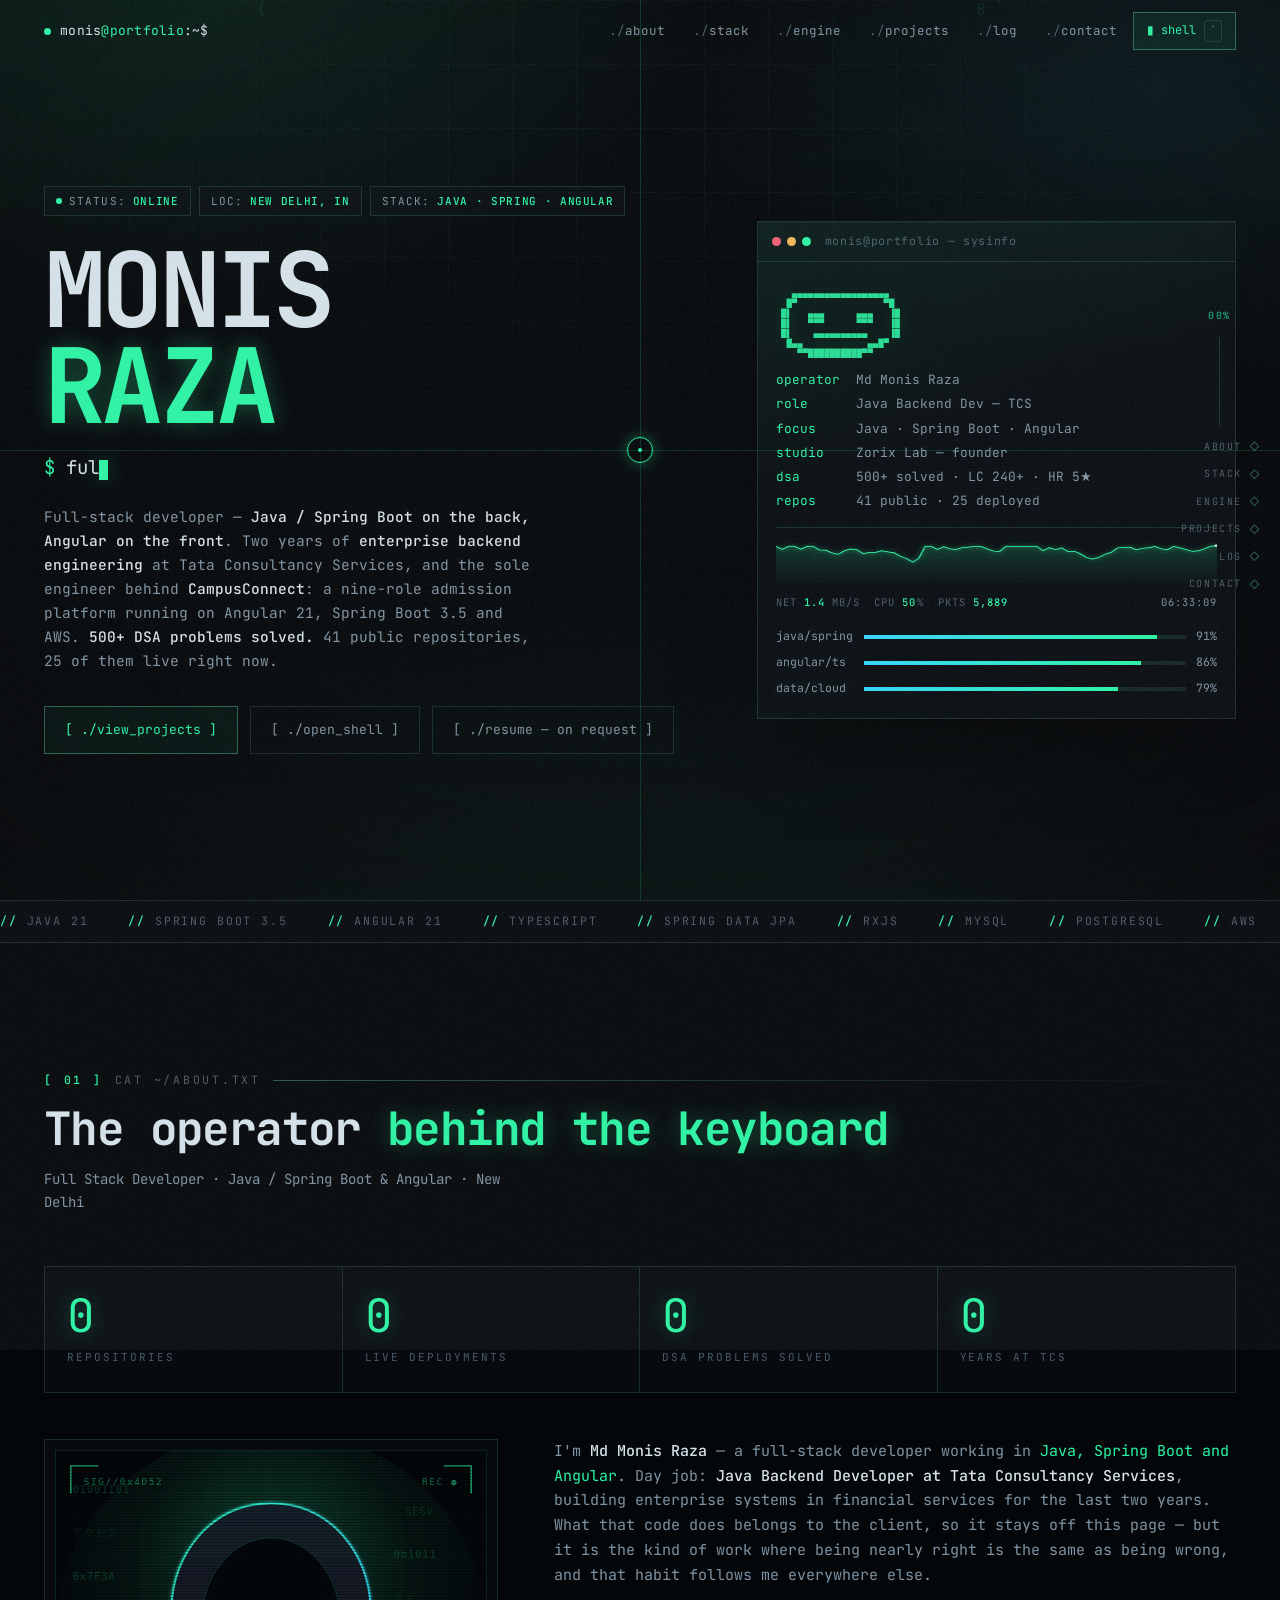
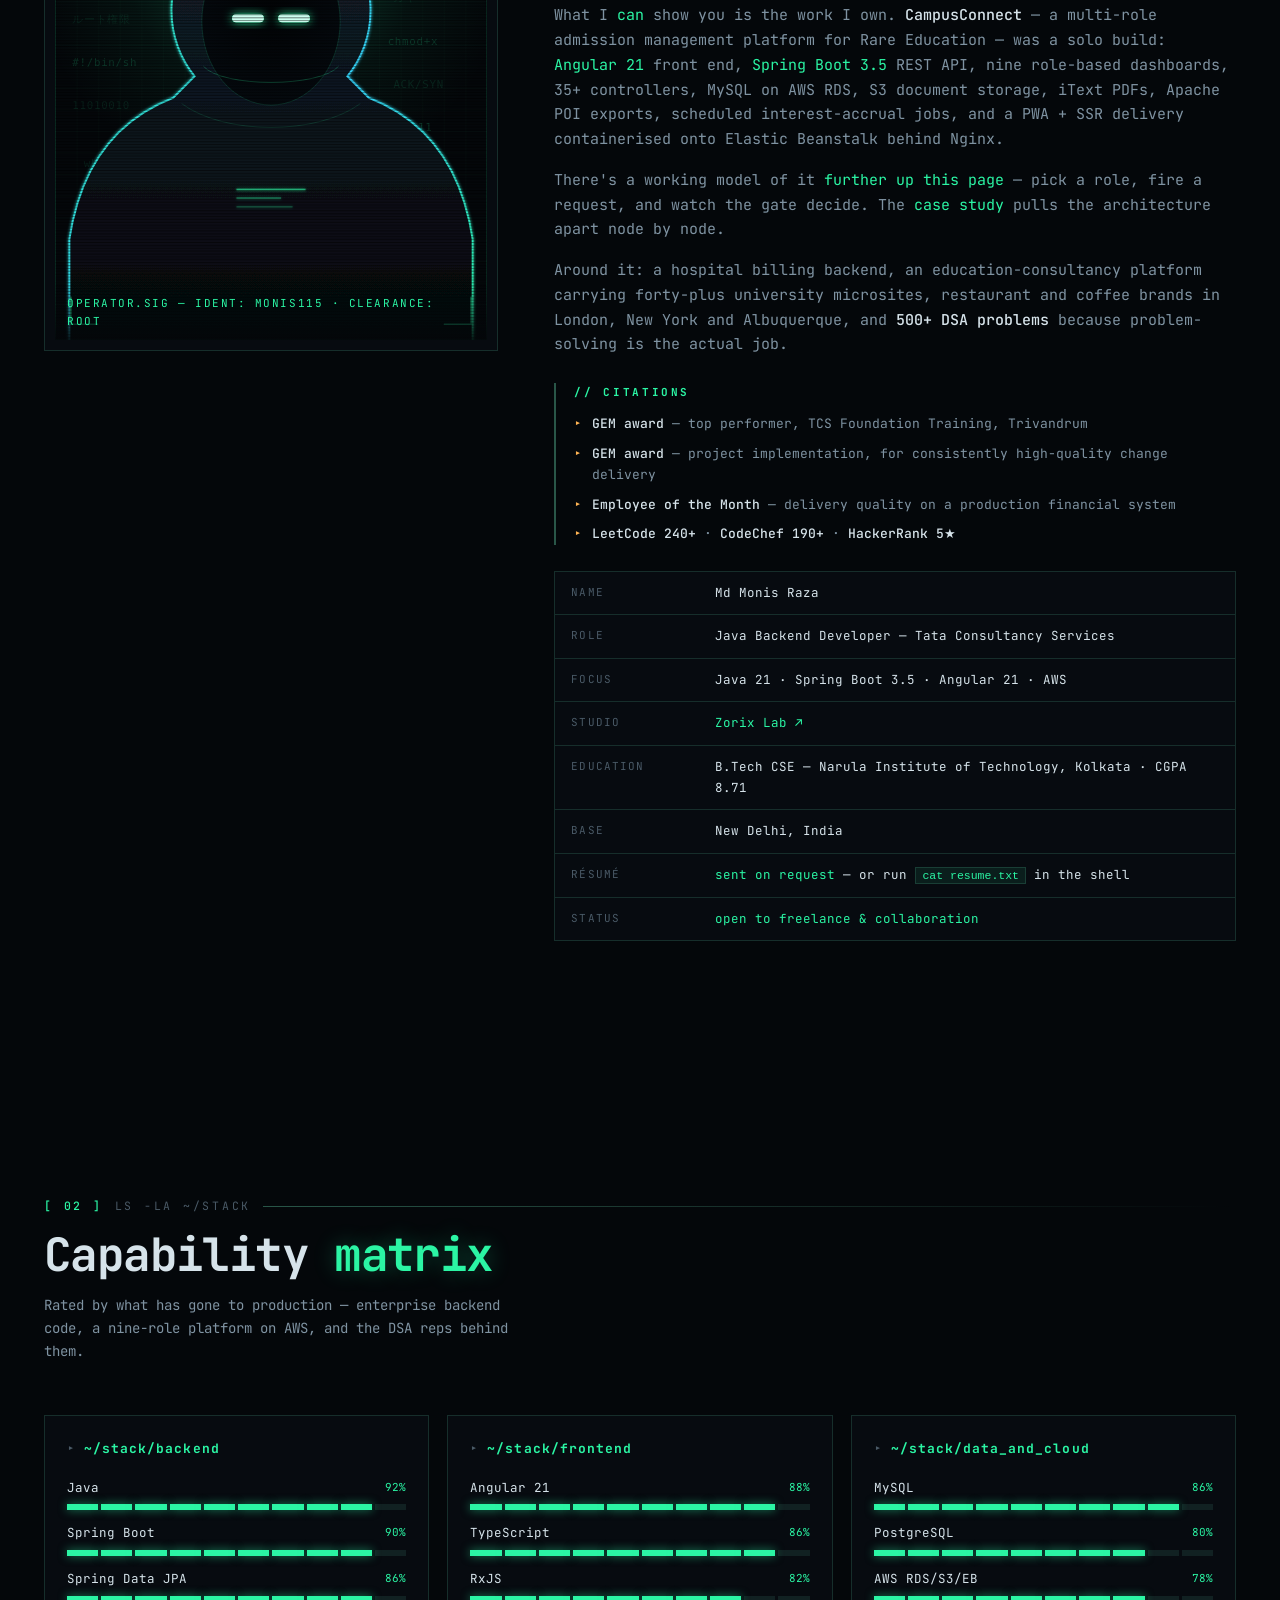
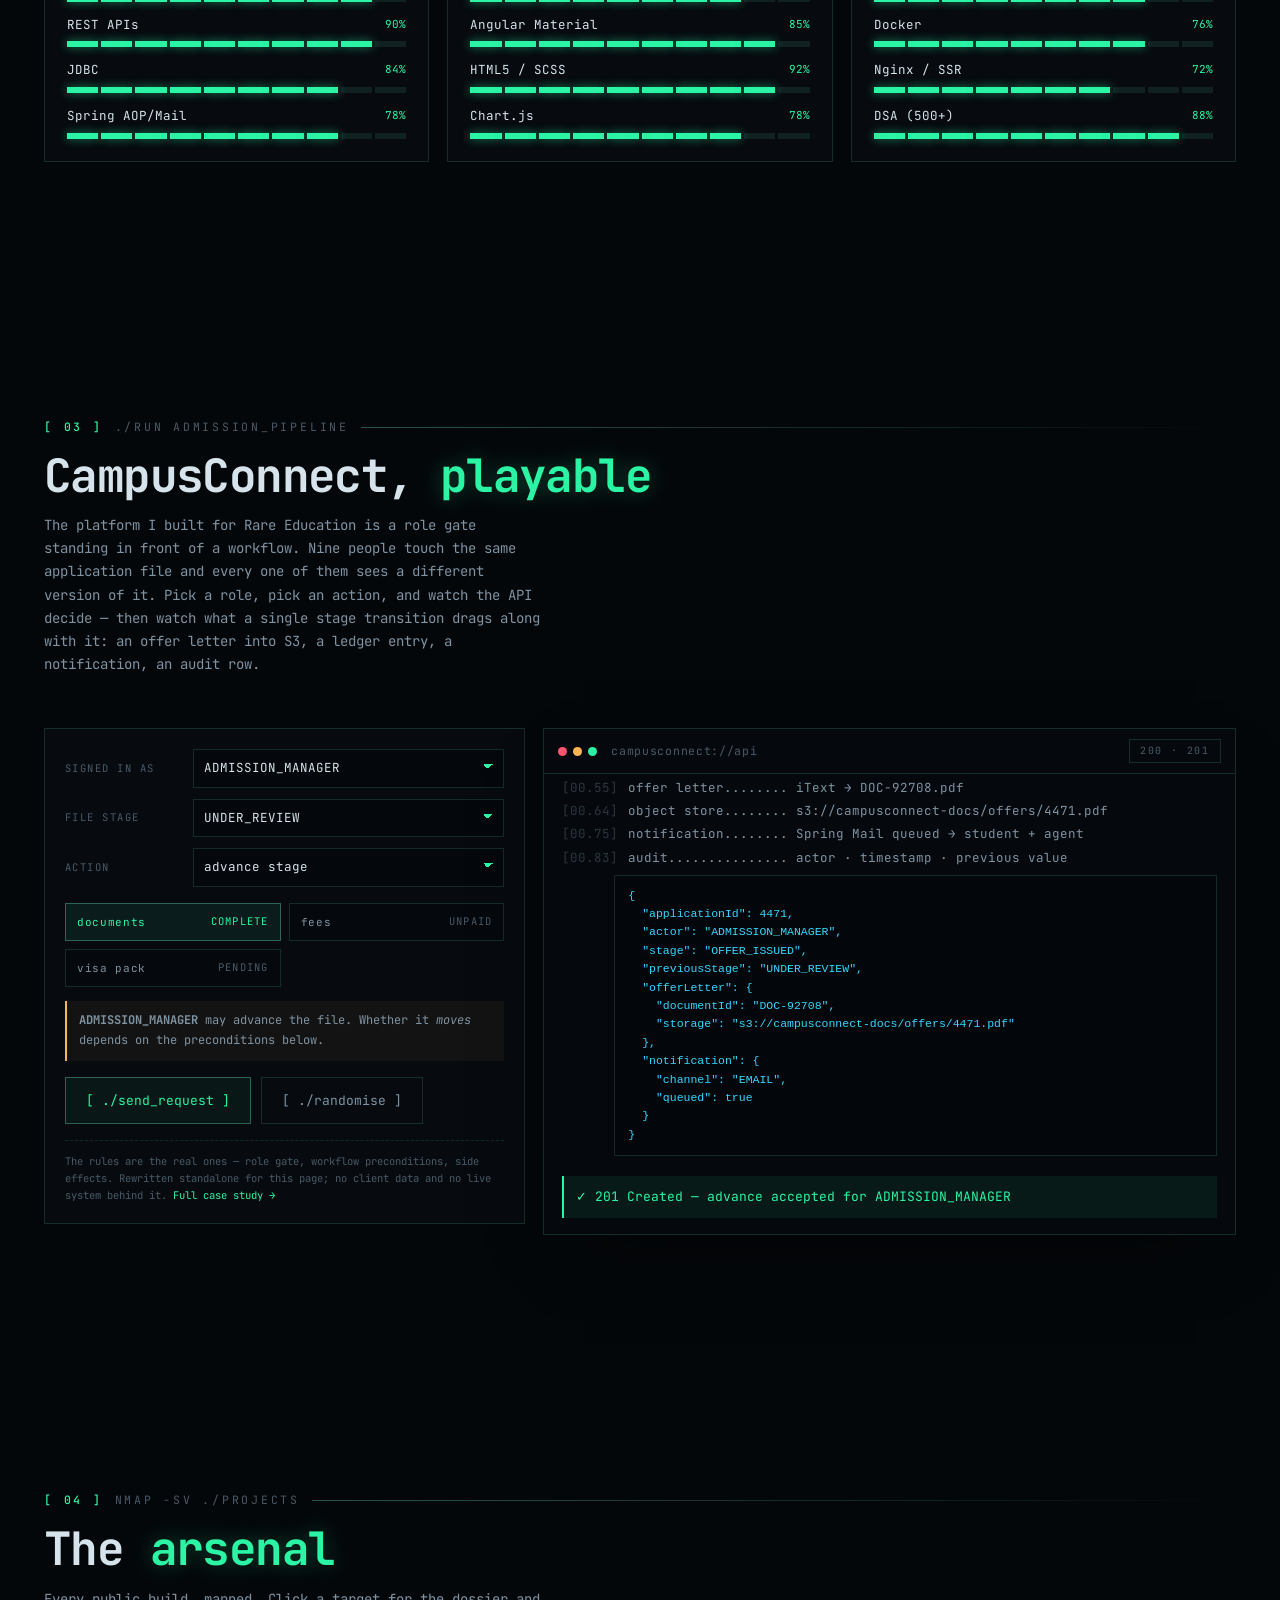
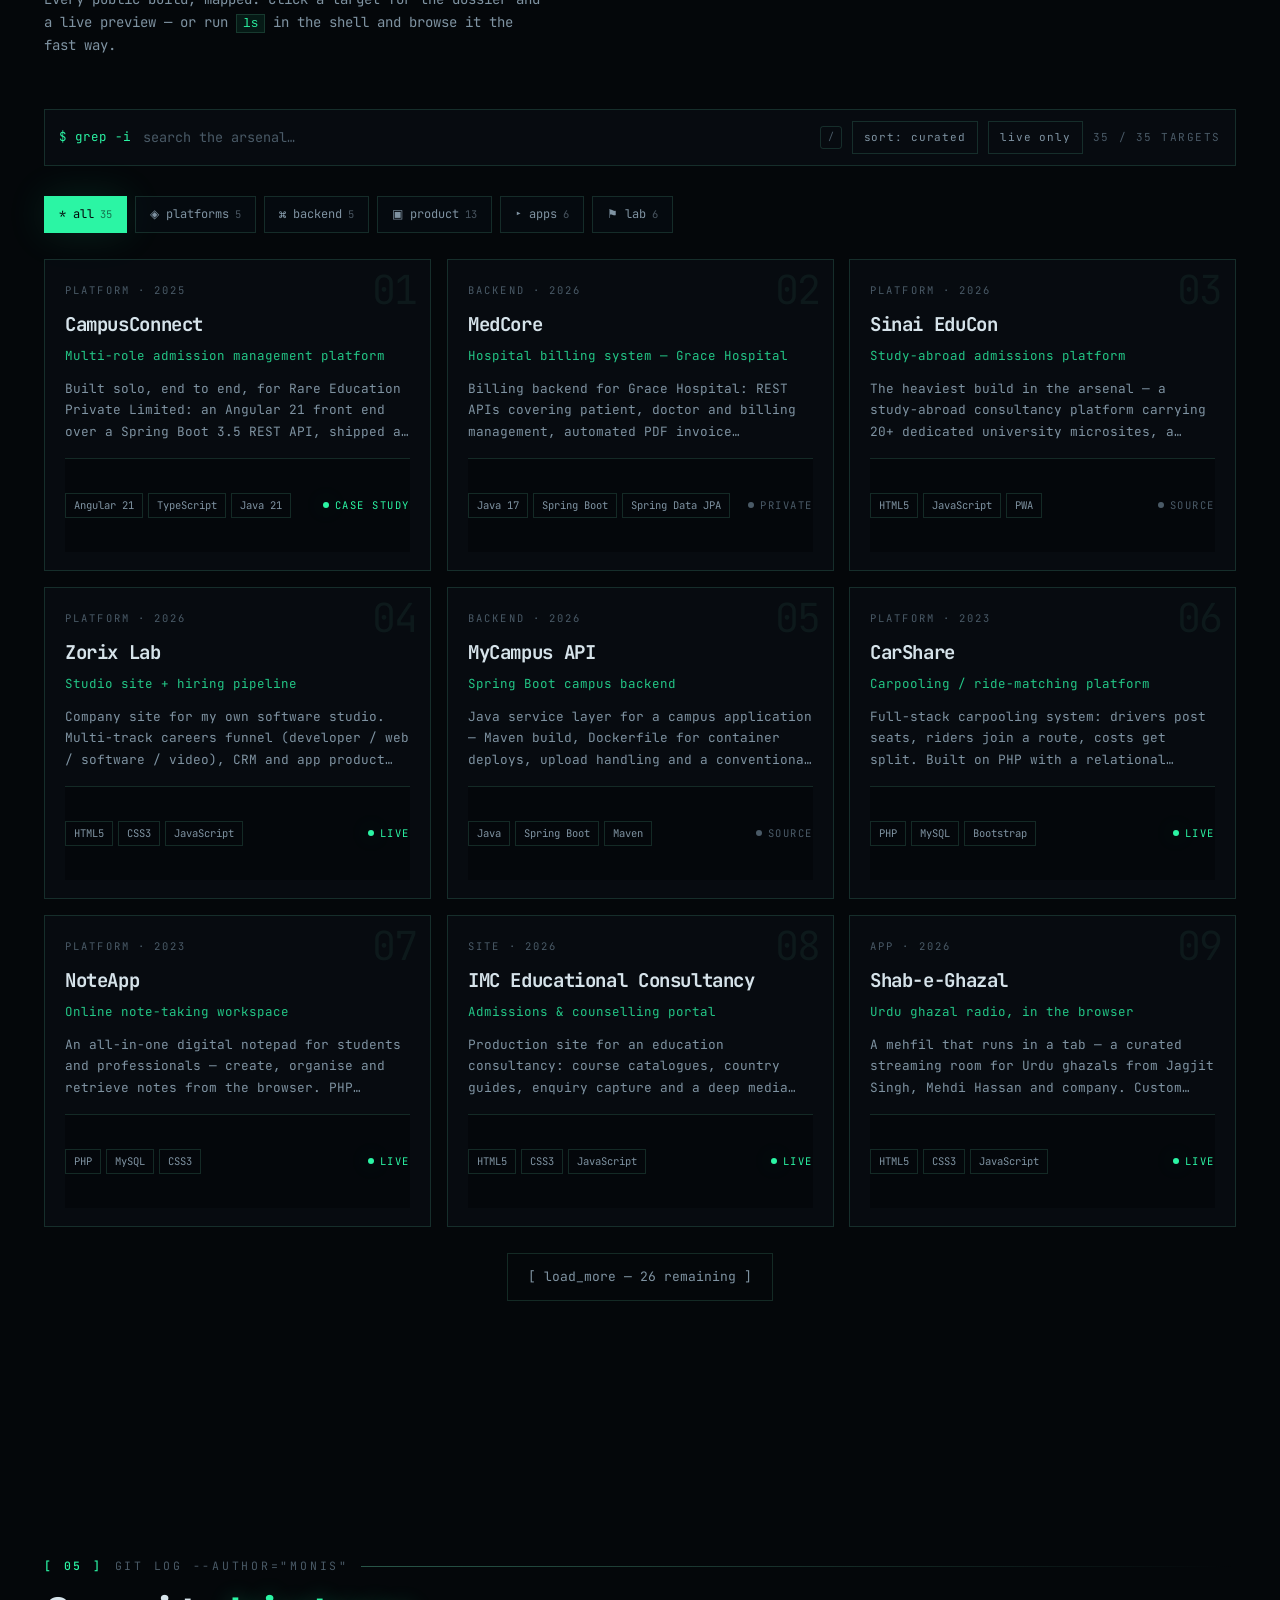
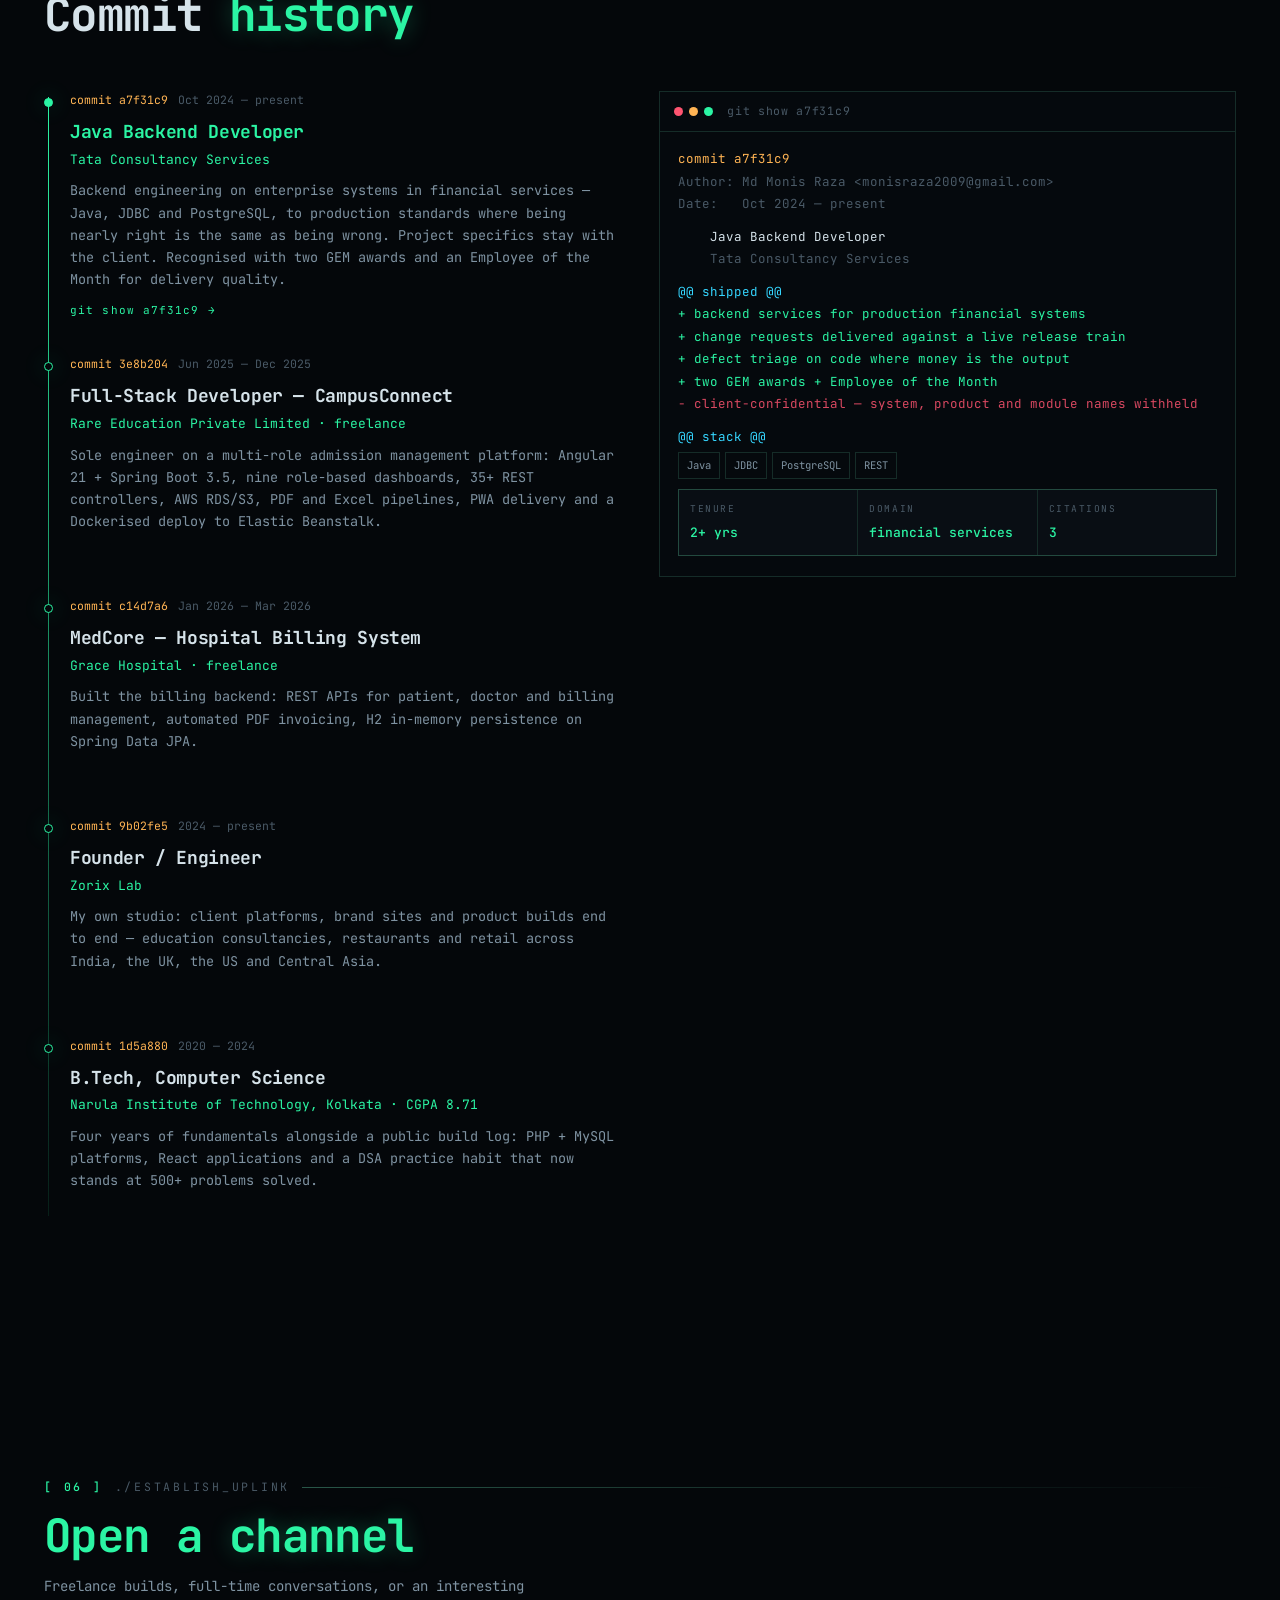
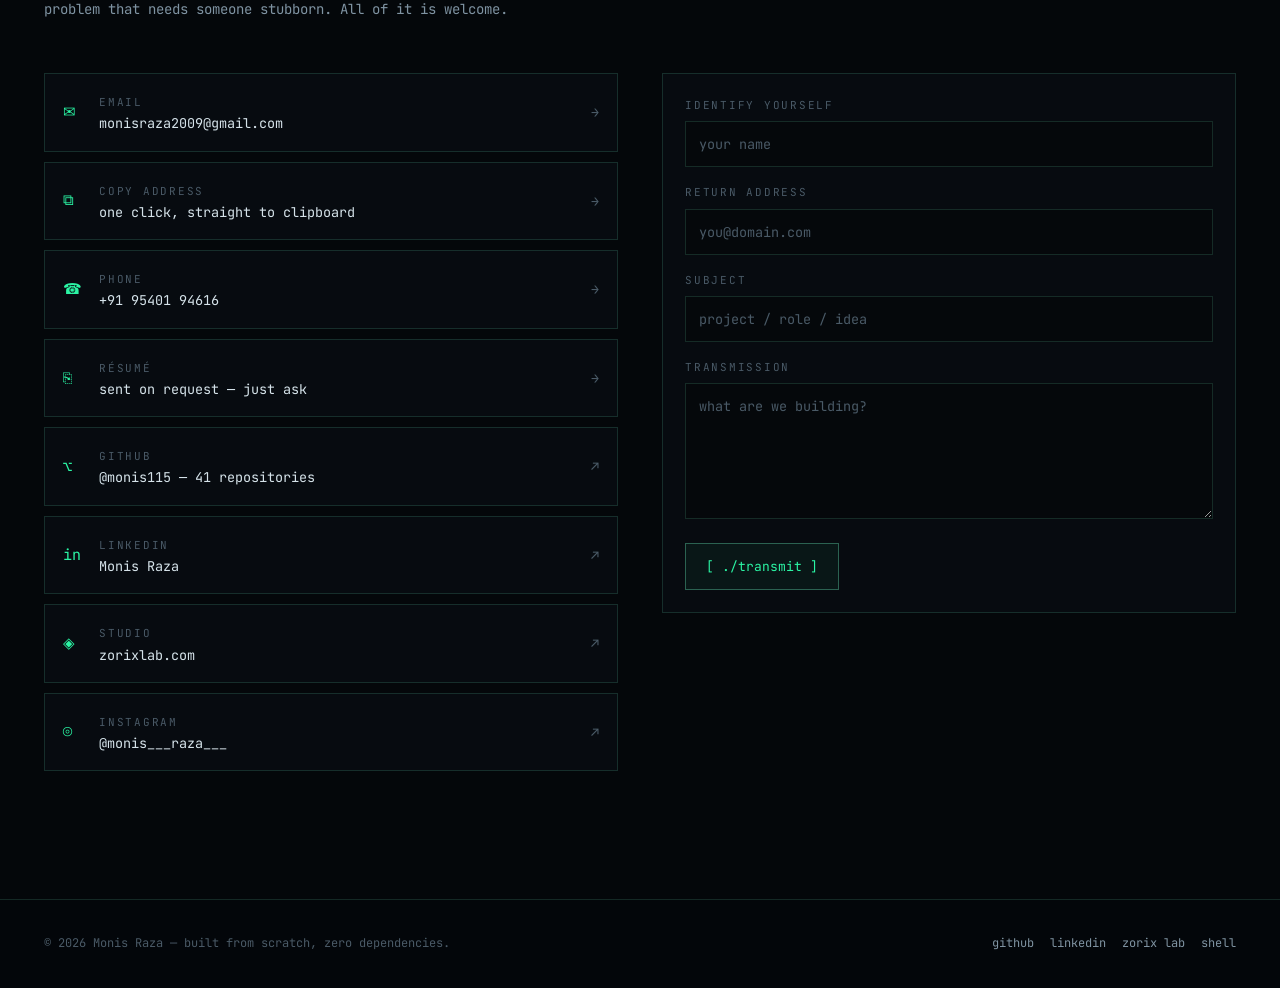
==== commit 0881532a: "Fill the commit-history section: git show panel + activity heatmap - the timeline is now two columns" ====
--- a/index.html
+++ b/index.html
@@ -22,7 +22,7 @@
 <link rel="preconnect" href="https://fonts.googleapis.com">
 <link rel="preconnect" href="https://fonts.gstatic.com" crossorigin>
 <link href="https://fonts.googleapis.com/css2?family=JetBrains+Mono:wght@300;400;500;700;800&display=swap" rel="stylesheet">
-<link rel="stylesheet" href="assets/css/main.css?v=6">
+<link rel="stylesheet" href="assets/css/main.css?v=8">
 
 <script type="application/ld+json">
 {
@@ -396,7 +396,33 @@
         <div class="sec-tag"><b>[ 05 ]</b> git log --author="monis"</div>
         <h2 data-scramble>Commit <em>history</em></h2>
       </div>
-      <div class="log" id="log-list"></div>
+      <div class="log-grid">
+        <div class="log" id="log-list"></div>
+
+        <aside class="log-side">
+          <div class="log-show">
+            <div class="term-bar">
+              <span class="tl"><i></i><i></i><i></i></span>
+              <span id="show-path">git show</span>
+            </div>
+            <div class="show-body" id="show-body"></div>
+          </div>
+
+          <div class="heat" id="heat" hidden>
+            <div class="heat-head">
+              <span>push activity · 12 months</span>
+              <span id="heat-sum" class="dim"></span>
+            </div>
+            <div class="heat-grid" id="heat-grid"></div>
+            <div class="heat-foot">
+              <span>less</span>
+              <i class="l0"></i><i class="l1"></i><i class="l2"></i><i class="l3"></i><i class="l4"></i>
+              <span>more</span>
+              <span class="heat-src">live · github events api</span>
+            </div>
+          </div>
+        </aside>
+      </div>
     </div>
   </section>
 
@@ -548,9 +574,9 @@
   │  to ask for, and read what it says back.                 │
   └──────────────────────────────────────────────────────────┘
 -->
-<script src="assets/js/data.js?v=7"></script>
-<script src="assets/js/app.js?v=7"></script>
-<script src="assets/js/fx.js?v=5"></script>
+<script src="assets/js/data.js?v=8"></script>
+<script src="assets/js/app.js?v=8"></script>
+<script src="assets/js/fx.js?v=8"></script>
 <script src="assets/js/engine.js?v=3"></script>
 <script>document.getElementById("yr").textContent = new Date().getFullYear();</script>
 </body>
--- a/assets/css/main.css
+++ b/assets/css/main.css
@@ -1615,3 +1615,126 @@
 .chip.root b { color: var(--acc-3); }
 
 @media (max-width: 760px) { .chip.root { display: none; } }
+
+/* ============================================================
+   23. commit history — log + git show panel + heatmap
+   ============================================================ */
+.log-grid {
+  display: grid;
+  grid-template-columns: minmax(0, 1fr) minmax(0, 1fr);
+  gap: clamp(20px, 3vw, 40px);
+  align-items: start;
+}
+
+.log-item { cursor: pointer; transition: opacity 0.25s; }
+.log-item .log-more {
+  display: inline-block;
+  margin-top: 10px;
+  font-size: 11px; letter-spacing: 0.1em;
+  color: var(--ink-faint);
+  opacity: 0;
+  transform: translateX(-4px);
+  transition: opacity 0.25s var(--ease), transform 0.25s var(--ease), color 0.25s;
+}
+.log-item:hover .log-more,
+.log-item.on .log-more { opacity: 1; transform: none; color: var(--acc); }
+.log-item:hover h3, .log-item.on h3 { color: var(--acc); }
+.log-item.on::before { background: var(--acc); }
+.log-item:focus-visible { outline: 1px solid var(--acc); outline-offset: 8px; }
+
+/* ---------- sticky git show ---------- */
+.log-side { position: sticky; top: 88px; display: grid; gap: 14px; }
+
+.log-show {
+  border: 1px solid var(--line);
+  background: rgba(6, 10, 15, 0.92);
+}
+
+.show-body {
+  padding: 16px 18px 20px;
+  font-size: 12.5px;
+  line-height: 1.8;
+  max-height: 58vh;
+  overflow: auto;
+}
+
+.show-body .d { white-space: pre-wrap; word-break: break-word; }
+.show-body .head { color: var(--acc-3); }
+.show-body .hunk { color: var(--acc-2); }
+.show-body .ink { color: var(--ink); }
+.show-body .dim { color: var(--ink-faint); }
+.show-body .add { color: var(--acc); }
+.show-body .del { color: var(--acc-4); opacity: 0.85; }
+.show-body .sp { height: 10px; }
+
+.show-pills { display: flex; flex-wrap: wrap; gap: 5px; margin-top: 4px; }
+
+.show-stats {
+  display: grid; grid-template-columns: repeat(3, 1fr); gap: 1px;
+  background: var(--line);
+  border: 1px solid var(--line);
+}
+.show-stats div { background: var(--panel-solid); padding: 10px 11px; }
+.show-stats span { display: block; font-size: 9.5px; letter-spacing: 0.16em; text-transform: uppercase; color: var(--ink-faint); }
+.show-stats b { display: block; margin-top: 4px; font-size: 13px; color: var(--acc); font-weight: 500; }
+
+.show-link { margin-top: 14px; font-size: 12px; padding: 9px 14px; }
+
+/* ---------- heatmap ---------- */
+.heat {
+  border: 1px solid var(--line);
+  background: var(--panel);
+  padding: 15px 17px 13px;
+}
+
+.heat-head {
+  display: flex; justify-content: space-between; align-items: baseline; gap: 10px;
+  font-size: 10.5px; letter-spacing: 0.16em; text-transform: uppercase;
+  color: var(--acc);
+  margin-bottom: 12px;
+}
+.heat-head .dim { color: var(--ink-faint); letter-spacing: 0.08em; }
+
+.heat-grid {
+  display: grid;
+  grid-template-rows: repeat(7, 1fr);
+  grid-auto-flow: column;
+  gap: 2px;
+  overflow-x: auto;
+  padding-bottom: 2px;
+}
+
+.heat-grid i {
+  width: 100%;
+  aspect-ratio: 1;
+  min-width: 4px;
+  border-radius: 1px;
+  background: rgba(120, 255, 205, 0.07);
+  transition: transform 0.15s;
+}
+.heat-grid i:hover { transform: scale(1.35); }
+.heat-grid i.l-none { background: transparent; }
+.heat-grid i.l1 { background: rgba(43, 245, 164, 0.28); }
+.heat-grid i.l2 { background: rgba(43, 245, 164, 0.5); }
+.heat-grid i.l3 { background: rgba(43, 245, 164, 0.75); }
+.heat-grid i.l4 { background: var(--acc); box-shadow: 0 0 8px rgba(43, 245, 164, 0.6); }
+
+.heat-foot {
+  display: flex; align-items: center; gap: 4px;
+  margin-top: 11px;
+  font-size: 9.5px; letter-spacing: 0.1em; text-transform: uppercase;
+  color: var(--ink-faint);
+}
+.heat-foot i { width: 9px; height: 9px; border-radius: 1px; }
+.heat-foot .l0 { background: rgba(120, 255, 205, 0.07); }
+.heat-foot .l1 { background: rgba(43, 245, 164, 0.28); }
+.heat-foot .l2 { background: rgba(43, 245, 164, 0.5); }
+.heat-foot .l3 { background: rgba(43, 245, 164, 0.75); }
+.heat-foot .l4 { background: var(--acc); }
+.heat-foot .heat-src { margin-left: auto; }
+
+@media (max-width: 1000px) {
+  .log-grid { grid-template-columns: 1fr; }
+  .log-side { position: static; }
+  .show-body { max-height: none; }
+}
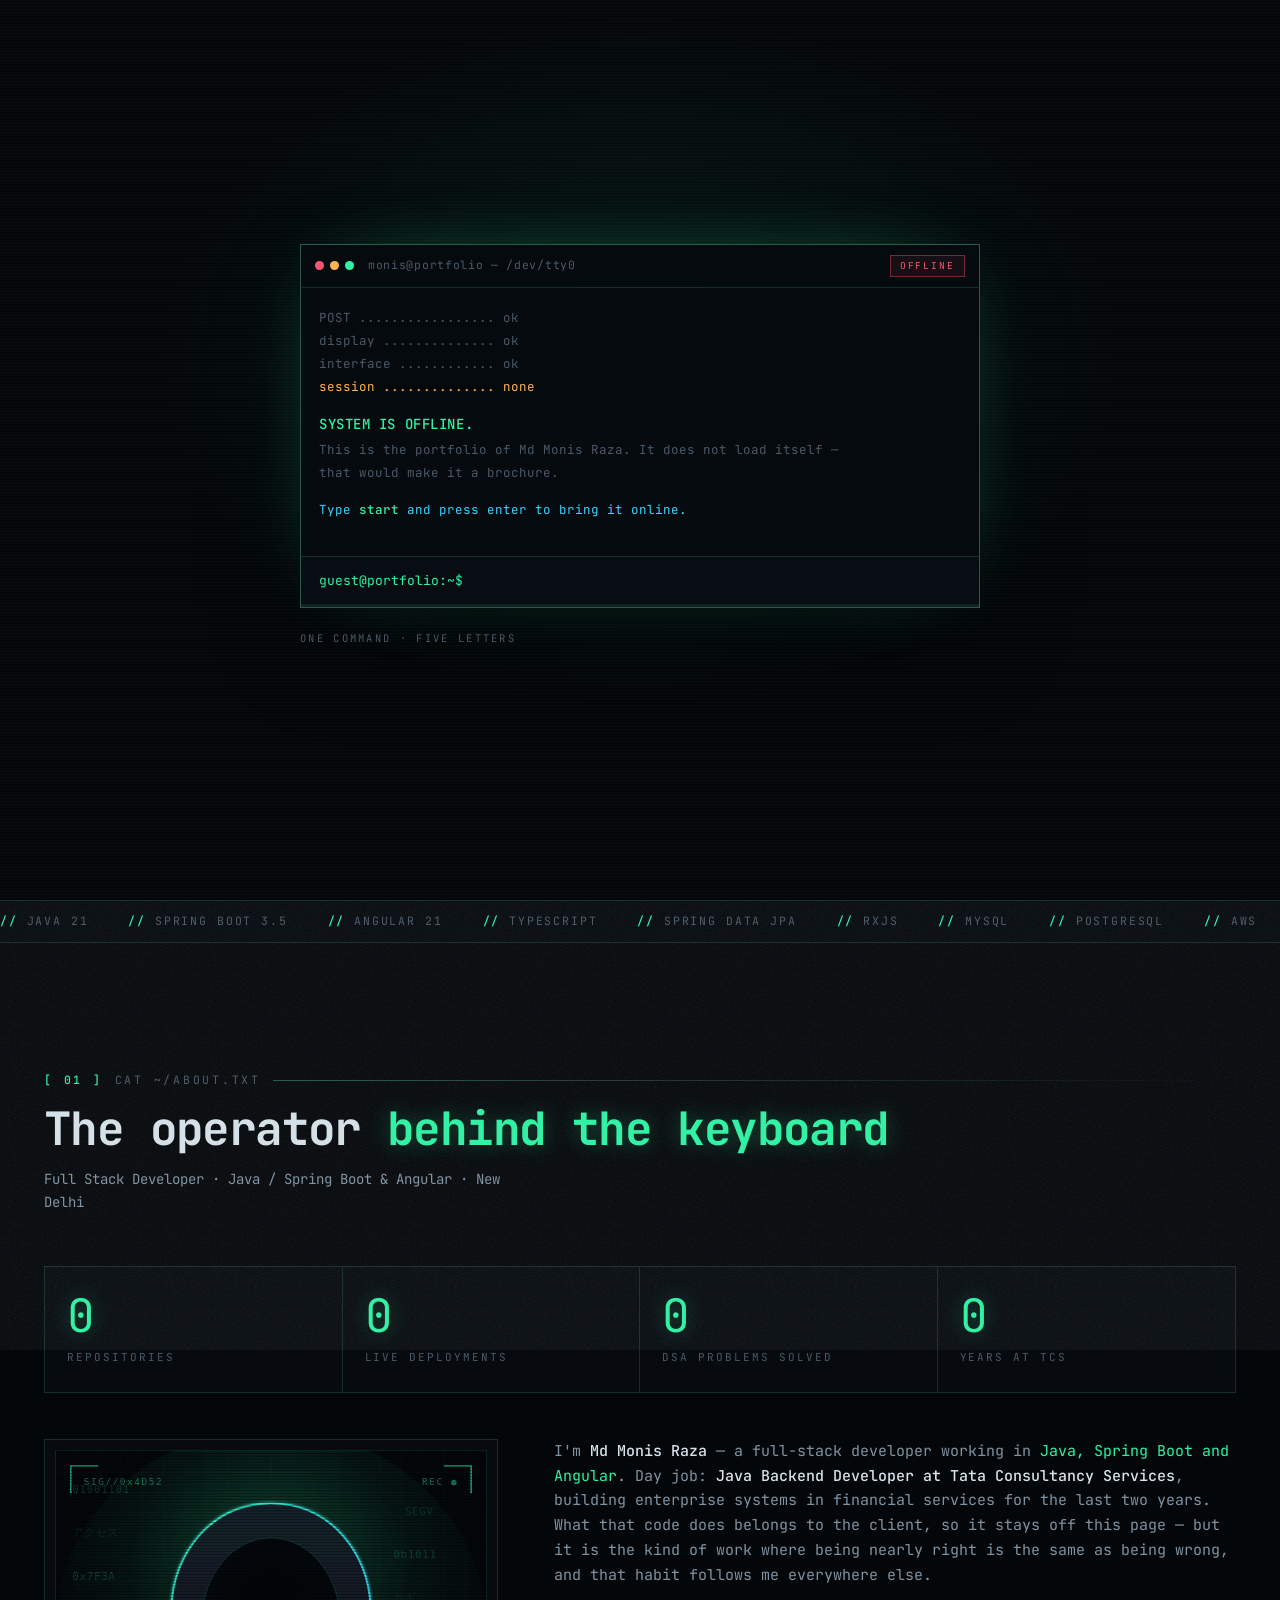
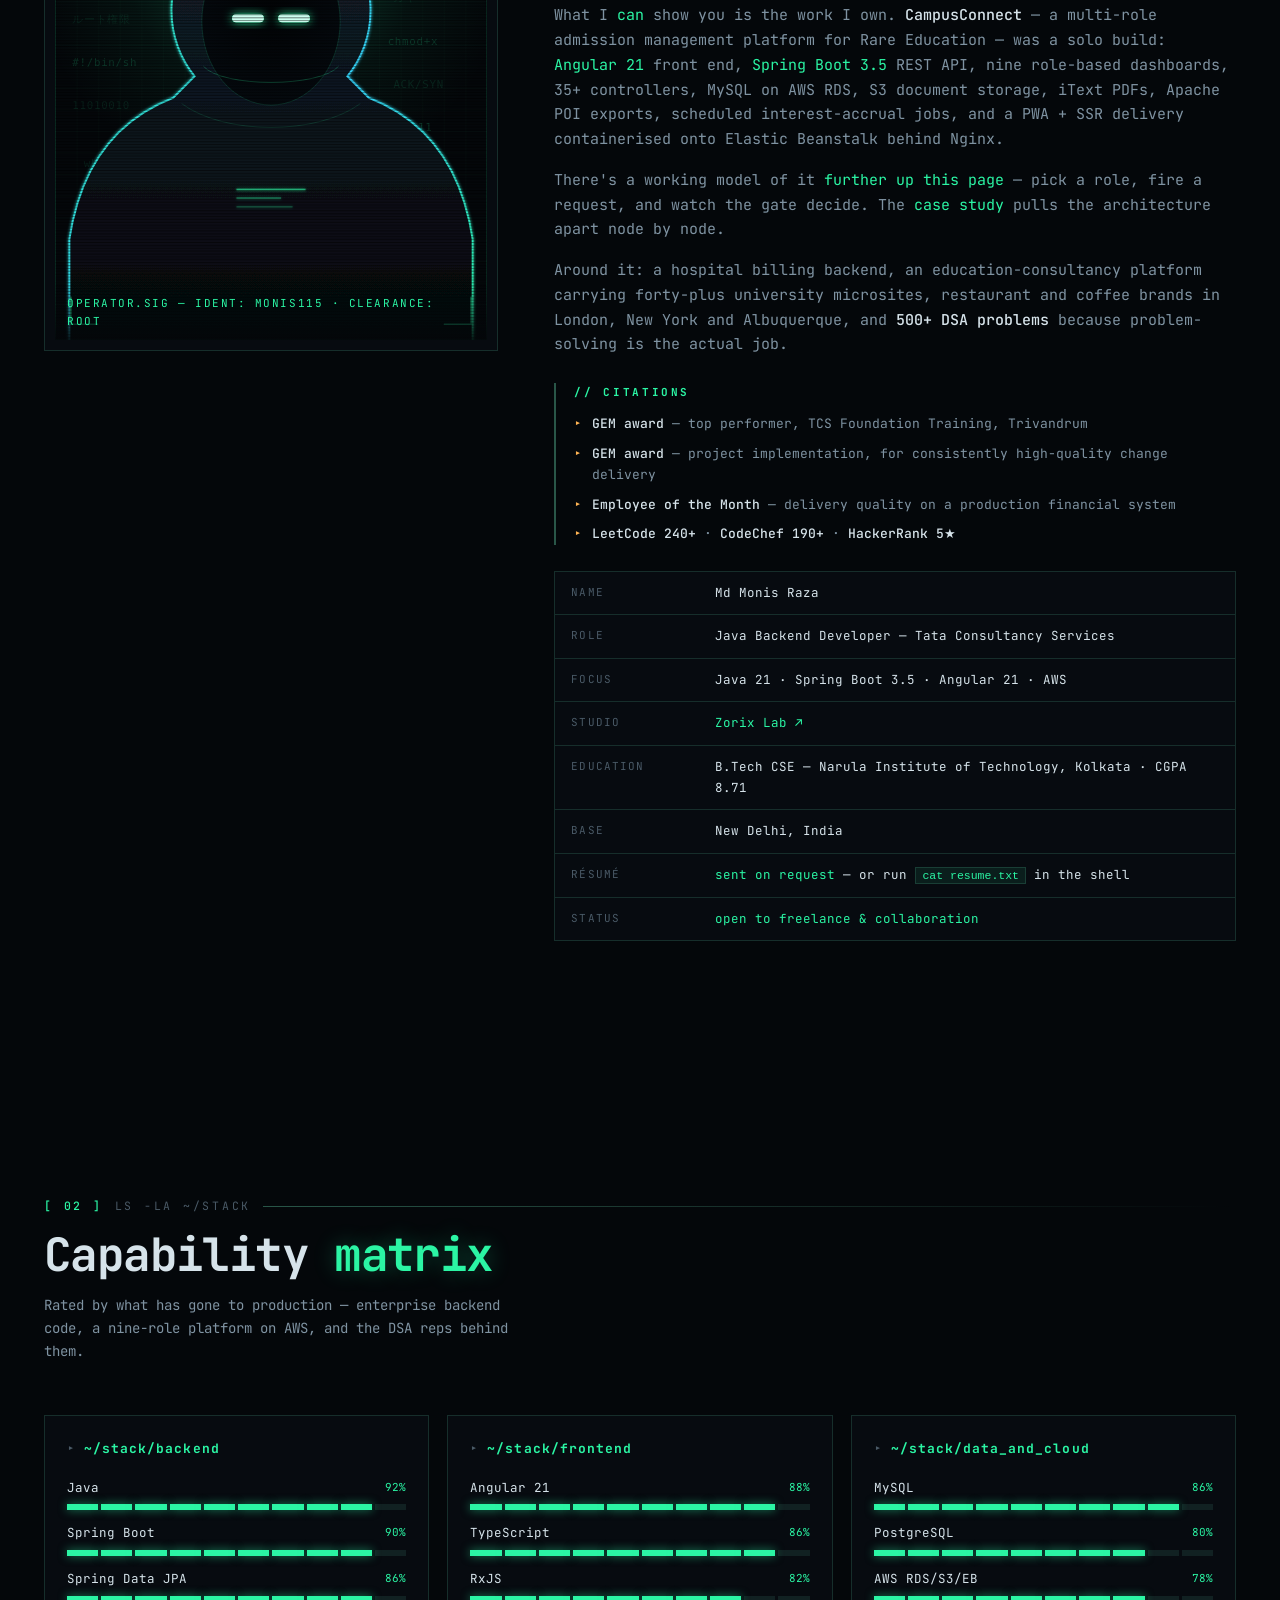
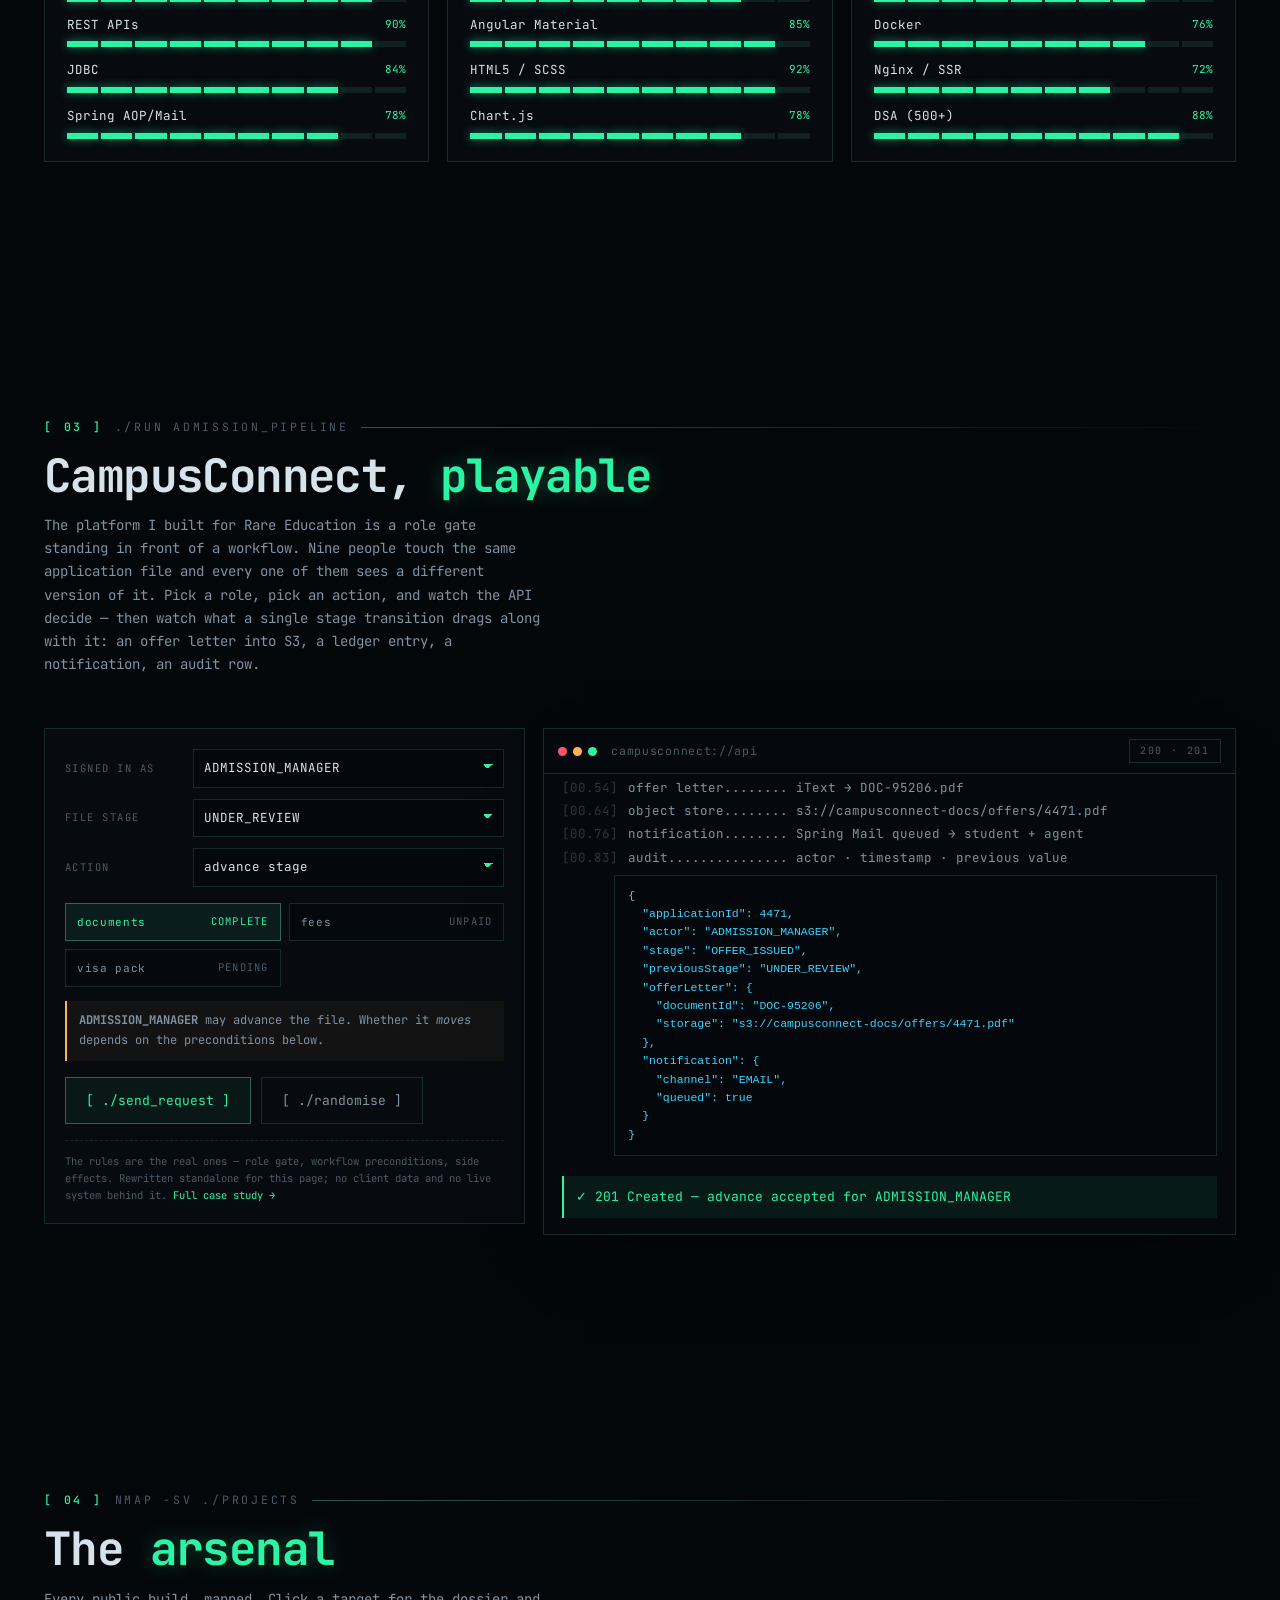
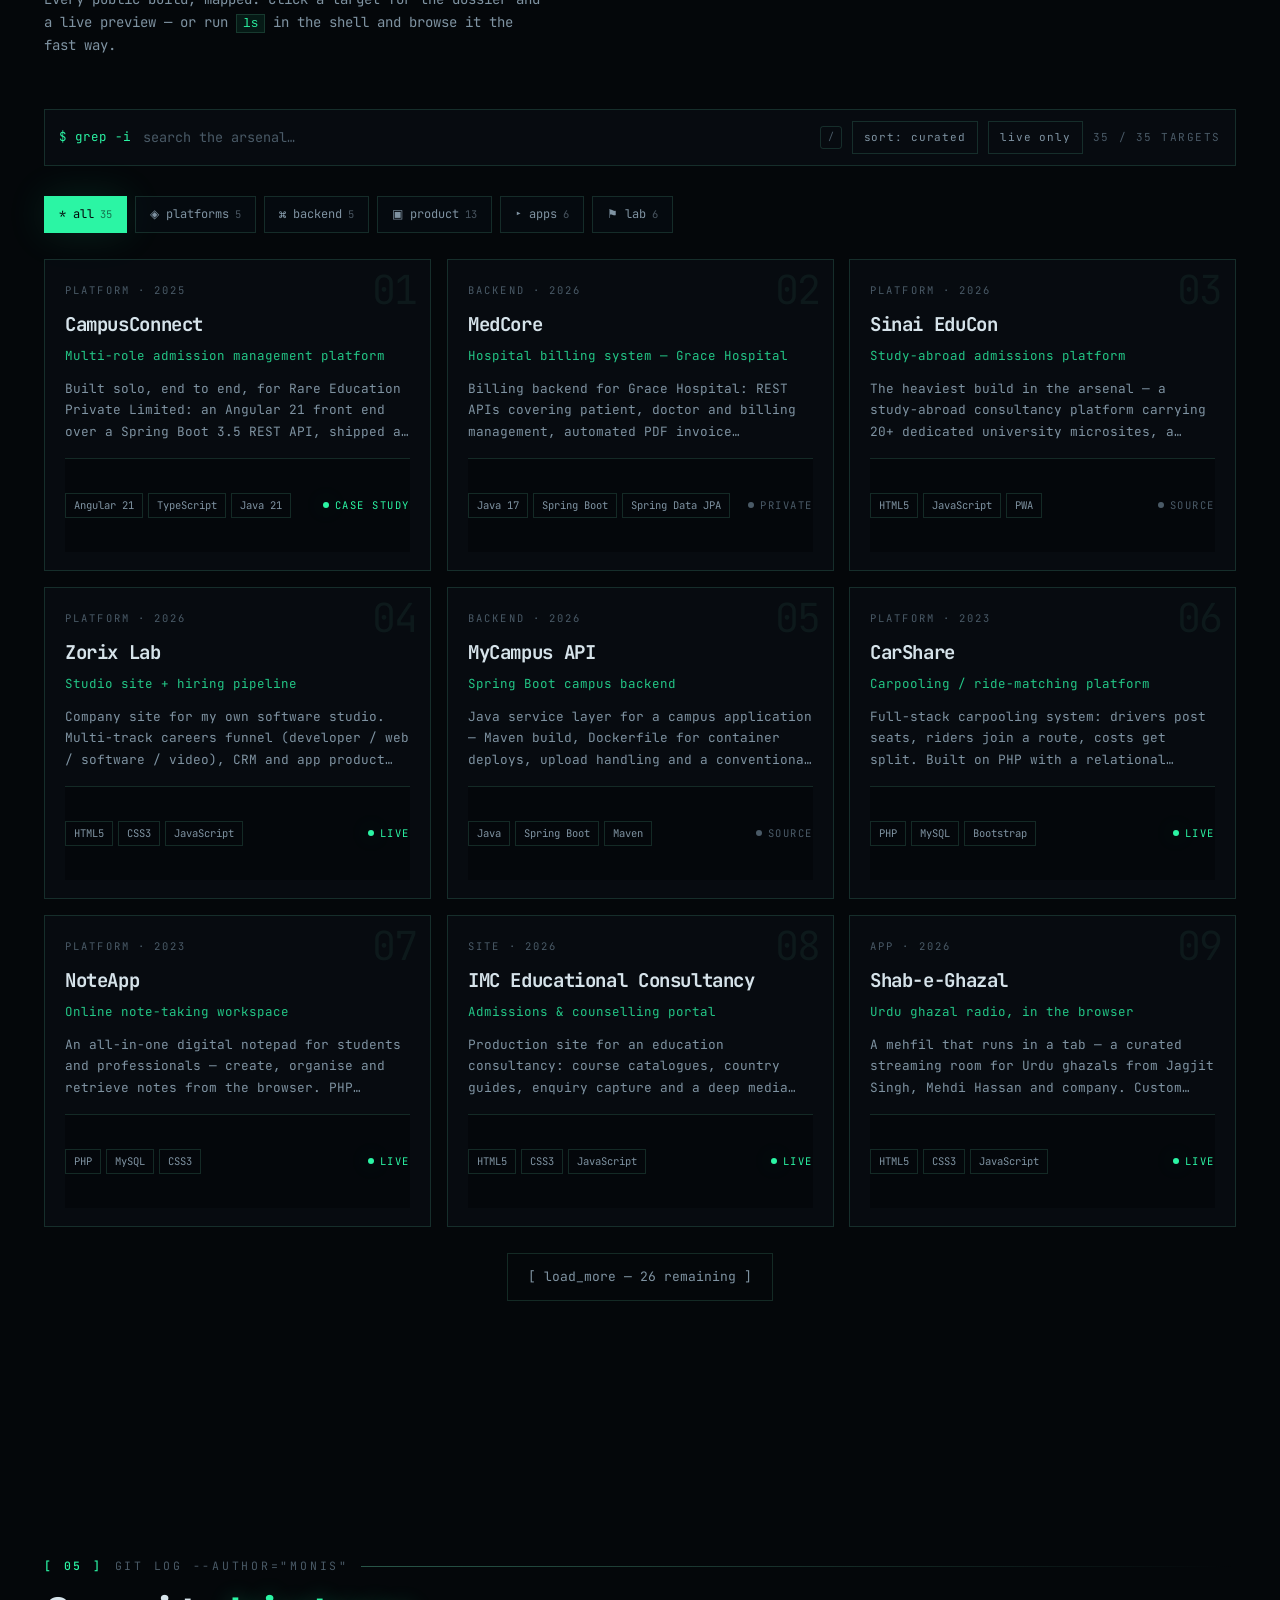
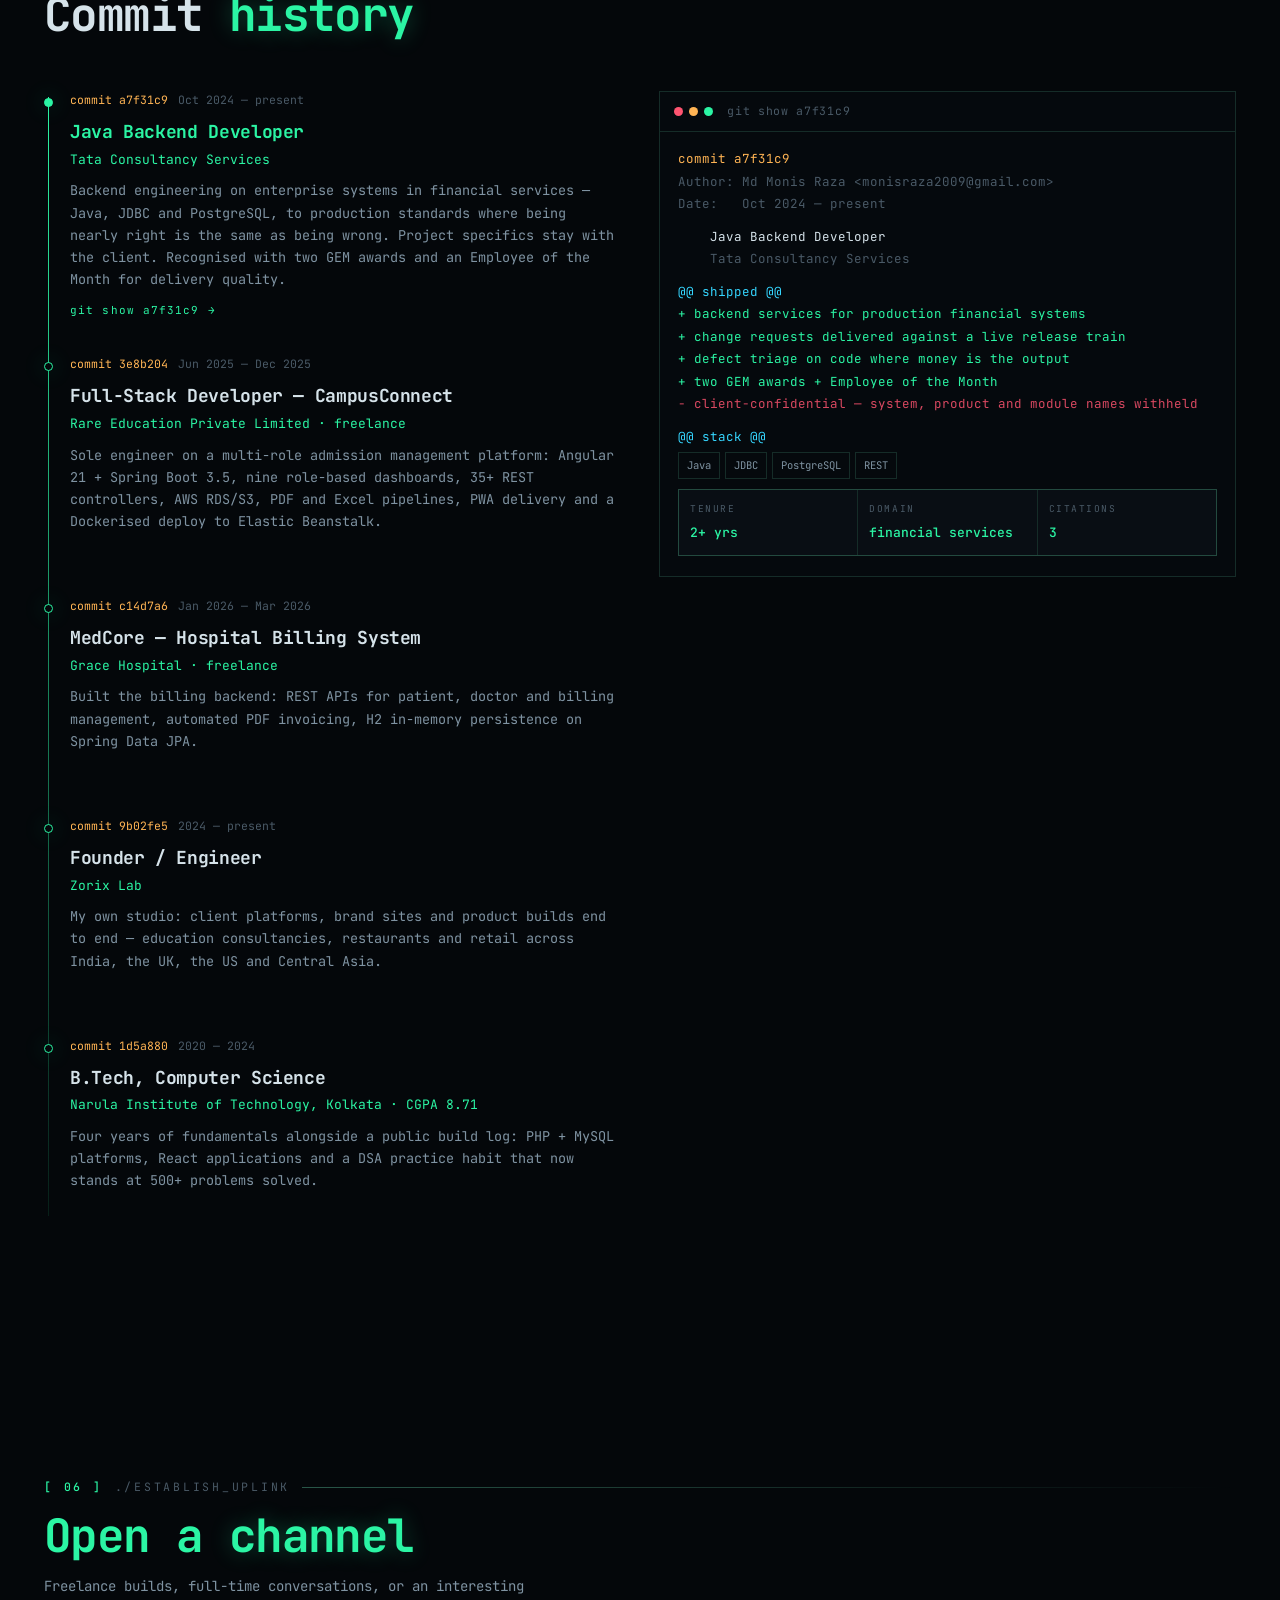
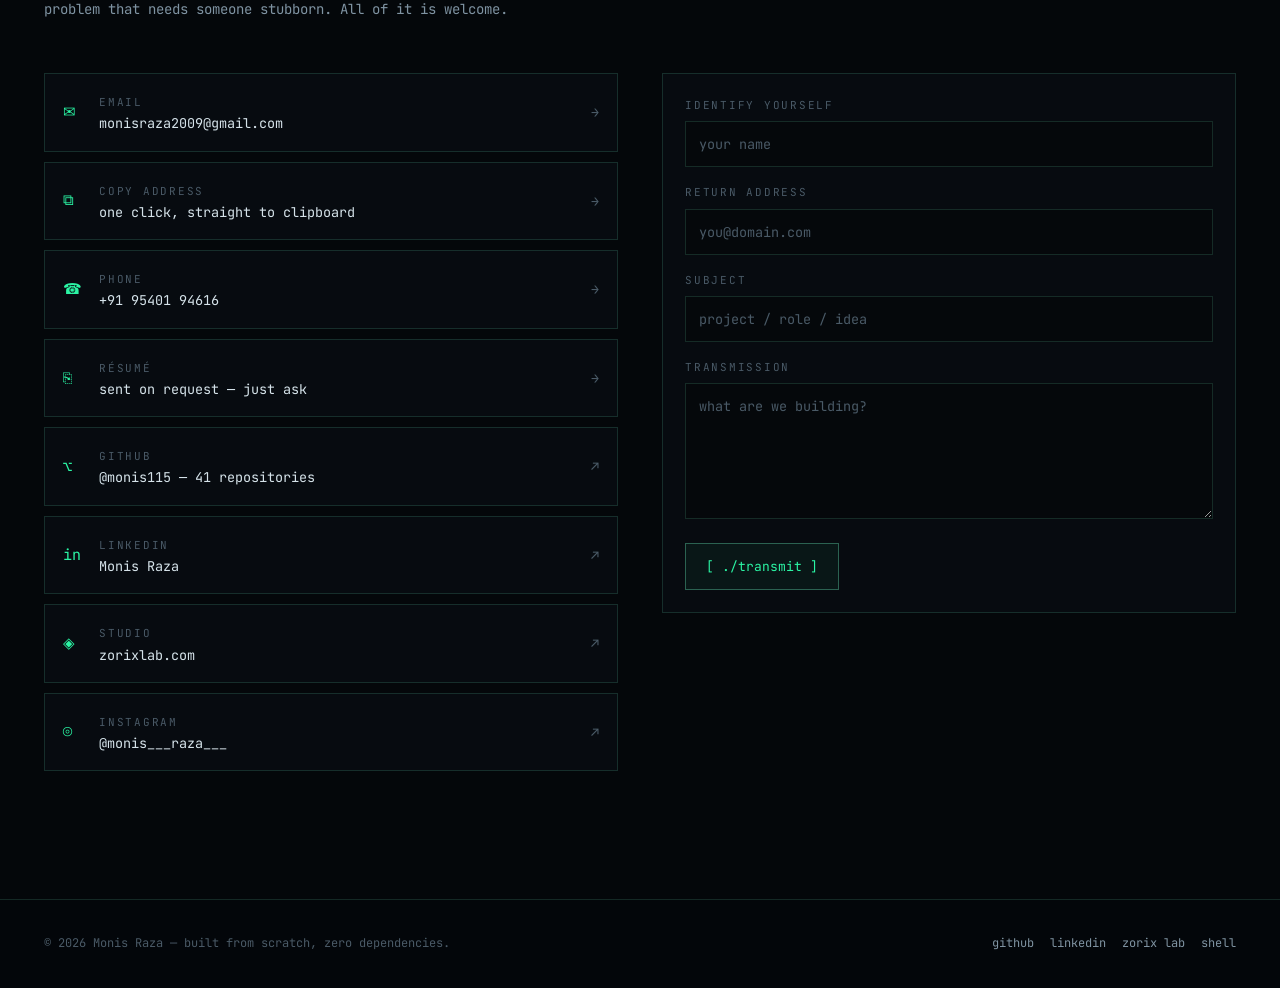
==== commit d13d42d4: "Gate the site behind a terminal that asks you to type 'start' The page no longer loads itself. It bo" ====
--- a/index.html
+++ b/index.html
@@ -22,7 +22,7 @@
 <link rel="preconnect" href="https://fonts.googleapis.com">
 <link rel="preconnect" href="https://fonts.gstatic.com" crossorigin>
 <link href="https://fonts.googleapis.com/css2?family=JetBrains+Mono:wght@300;400;500;700;800&display=swap" rel="stylesheet">
-<link rel="stylesheet" href="assets/css/main.css?v=8">
+<link rel="stylesheet" href="assets/css/main.css?v=9">
 
 <script type="application/ld+json">
 {
@@ -49,14 +49,37 @@
 
 <body>
 
-<!-- ░░ boot ░░ -->
+<!-- ░░ boot gate ░░ -->
 <div id="boot">
   <div class="boot-box">
-    <div class="boot-log" id="boot-log"></div>
-    <div class="boot-bar" id="boot-bar"><span></span></div>
-    <div class="boot-hint">press any key to skip</div>
+    <div class="boot-term">
+      <div class="term-bar">
+        <span class="tl"><i></i><i></i><i></i></span>
+        monis@portfolio — /dev/tty0
+        <span class="boot-badge" id="boot-badge">offline</span>
+      </div>
+
+      <div class="boot-log" id="boot-log"></div>
+
+      <div class="boot-prompt" id="boot-prompt" hidden>
+        <span class="p">guest@portfolio:~$</span>
+        <input id="boot-input" autocomplete="off" autocapitalize="off" autocorrect="off"
+               spellcheck="false" aria-label="Type start to bring the system online" maxlength="60">
+      </div>
+
+      <div class="boot-bar" id="boot-bar"><span></span></div>
+    </div>
+
+    <div class="boot-foot">
+      <span class="boot-hint" id="boot-hint"></span>
+      <button class="boot-start" id="boot-start" hidden>[ start ]</button>
+    </div>
   </div>
 </div>
+
+<noscript>
+  <style>#boot { display: none !important; }</style>
+</noscript>
 
 <!-- ░░ atmosphere ░░ -->
 <canvas id="rain" aria-hidden="true"></canvas>
@@ -575,7 +598,7 @@
   └──────────────────────────────────────────────────────────┘
 -->
 <script src="assets/js/data.js?v=8"></script>
-<script src="assets/js/app.js?v=8"></script>
+<script src="assets/js/app.js?v=9"></script>
 <script src="assets/js/fx.js?v=8"></script>
 <script src="assets/js/engine.js?v=3"></script>
 <script>document.getElementById("yr").textContent = new Date().getFullYear();</script>
--- a/assets/css/main.css
+++ b/assets/css/main.css
@@ -163,7 +163,7 @@
 
 section { padding-block: clamp(72px, 10vw, 128px); position: relative; }
 
-/* ---------- 05. boot sequence ---------- */
+/* ---------- 05. the gate ---------- */
 #boot {
   position: fixed; inset: 0;
   z-index: 10000;
@@ -174,25 +174,77 @@
   transition: opacity 0.6s var(--ease), visibility 0.6s;
 }
 
+#boot::before {
+  content: "";
+  position: absolute; inset: 0;
+  background:
+    radial-gradient(700px 500px at 50% 40%, rgba(43, 245, 164, 0.08), transparent 70%),
+    repeating-linear-gradient(to bottom, rgba(255,255,255,0.02) 0 1px, transparent 1px 3px);
+  pointer-events: none;
+}
+
 #boot.done { opacity: 0; visibility: hidden; }
 
-.boot-box { width: min(640px, 100%); }
+.boot-box { width: min(680px, 100%); position: relative; z-index: 2; }
+
+.boot-term {
+  border: 1px solid var(--line-strong);
+  background: rgba(6, 10, 15, 0.94);
+  box-shadow: 0 40px 120px -40px #000, 0 0 90px -55px var(--acc);
+}
+
+.boot-badge {
+  margin-left: auto;
+  padding: 2px 9px;
+  font-size: 9.5px; letter-spacing: 0.2em; text-transform: uppercase;
+  border: 1px solid rgba(255, 84, 112, 0.4);
+  color: var(--acc-4);
+  background: rgba(255, 84, 112, 0.07);
+}
+.boot-badge.booting { color: var(--acc-3); border-color: rgba(255, 180, 84, 0.45); background: rgba(255, 180, 84, 0.07); animation: pulse 1.1s ease-in-out infinite; }
+.boot-badge.online  { color: var(--acc);   border-color: var(--line-strong);        background: rgba(43, 245, 164, 0.1); }
 
 .boot-log {
+  padding: 18px 18px 6px;
   font-size: 12.5px;
   line-height: 1.85;
   color: var(--ink-dim);
-  min-height: 250px;
-  white-space: pre-wrap;
-}
-
+  min-height: 268px;
+  max-height: 46svh;
+  overflow-y: auto;
+}
+
+.boot-log .bl { white-space: pre-wrap; word-break: break-word; min-height: 1.1em; }
 .boot-log b { color: var(--acc); font-weight: 500; }
 .boot-log i { color: var(--acc-3); font-style: normal; }
+.boot-log .dim { color: var(--ink-faint); }
+.boot-log .ink { color: var(--ink); font-size: 14px; letter-spacing: 0.04em; }
+.boot-log .ok { color: var(--acc); }
+.boot-log .acc { color: var(--acc-2); }
+.boot-log .warn { color: var(--acc-3); }
+.boot-log .echo { color: var(--ink); }
+.boot-log .p { color: var(--acc); }
+
+.boot-prompt {
+  display: flex; align-items: center; gap: 10px;
+  padding: 12px 18px;
+  border-top: 1px solid var(--line);
+  background: rgba(9, 14, 20, 0.9);
+}
+
+.boot-prompt .p { color: var(--acc); font-size: 13px; white-space: nowrap; }
+
+.boot-prompt input {
+  flex: 1; min-width: 0;
+  font: inherit; font-size: 13px;
+  color: var(--ink);
+  background: none; border: 0; outline: none;
+  caret-color: var(--acc);
+}
 
 .boot-bar {
-  margin-top: 18px;
   height: 3px;
-  background: rgba(120, 255, 205, 0.12);
+  background: rgba(120, 255, 205, 0.1);
   overflow: hidden;
 }
 
@@ -203,12 +255,36 @@
   transition: width 0.18s linear;
 }
 
+.boot-foot {
+  display: flex; align-items: center; gap: 14px;
+  margin-top: 14px;
+  min-height: 34px;
+}
+
 .boot-hint {
-  margin-top: 14px;
-  font-size: 11px;
+  font-size: 10.5px;
   letter-spacing: 0.22em;
   text-transform: uppercase;
   color: var(--ink-faint);
+}
+.boot-hint b { color: var(--acc); font-weight: 500; }
+
+.boot-start {
+  margin-left: auto;
+  padding: 9px 20px;
+  font-size: 12px;
+  color: var(--acc);
+  border: 1px solid var(--line-strong);
+  background: rgba(43, 245, 164, 0.07);
+  transition: background 0.25s, box-shadow 0.25s;
+}
+.boot-start:hover { background: rgba(43, 245, 164, 0.16); box-shadow: var(--glow-soft); }
+
+@media (max-width: 560px) {
+  .boot-log { min-height: 300px; font-size: 11.5px; padding: 14px 14px 6px; }
+  .boot-prompt { padding: 11px 14px; gap: 7px; }
+  .boot-prompt .p { font-size: 11.5px; }
+  .boot-foot { flex-wrap: wrap; }
 }
 
 /* ---------- 06. nav ---------- */
